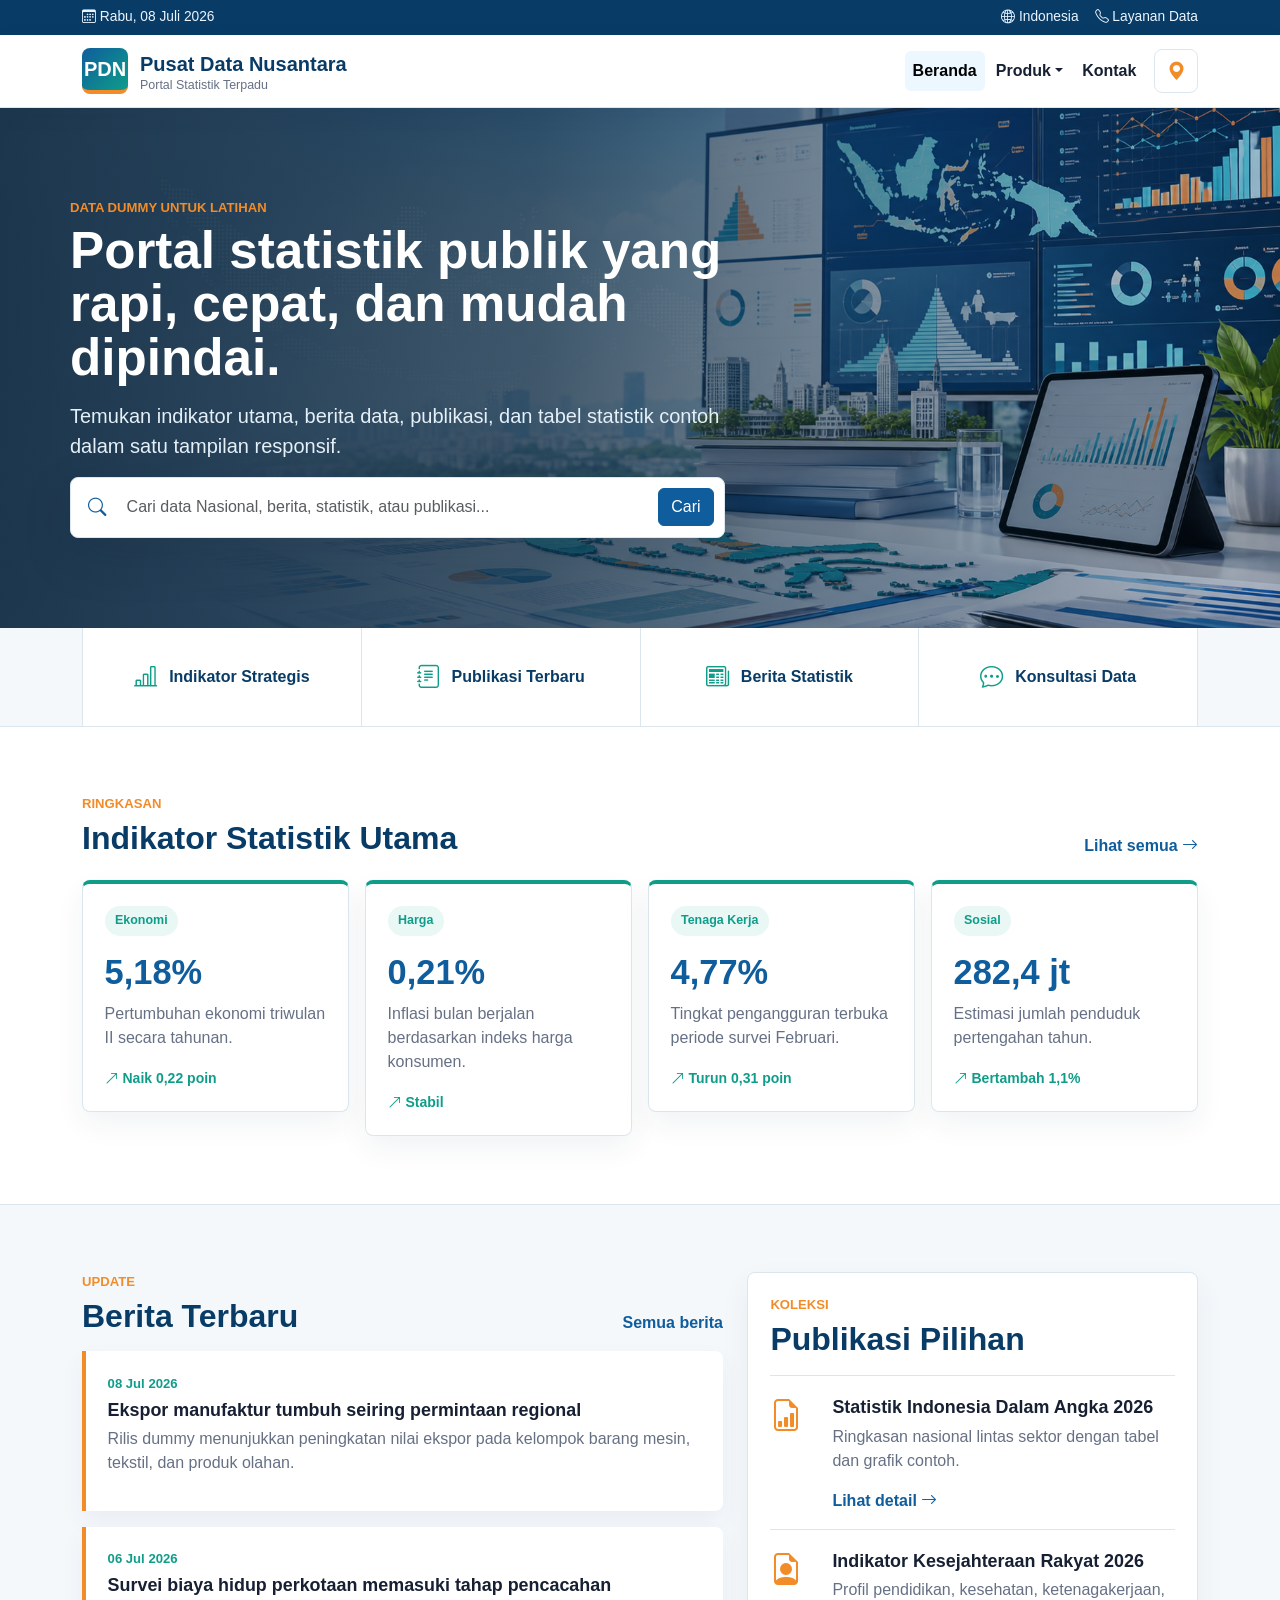
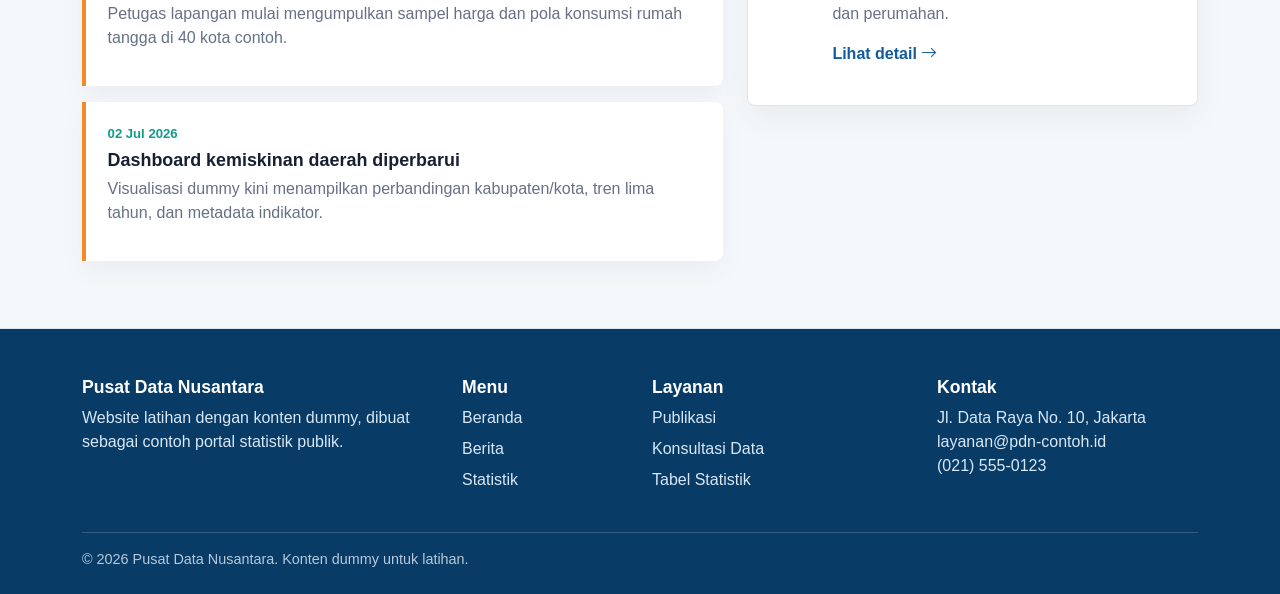
==== index.html @ ca68df90 "Add files via upload" ====
<!doctype html>
<html lang="id">
<head>
  <meta charset="utf-8">
  <meta name="viewport" content="width=device-width, initial-scale=1">
  <title>Pusat Data Nusantara - Beranda</title>
  <link href="https://cdn.jsdelivr.net/npm/bootstrap@5.3.3/dist/css/bootstrap.min.css" rel="stylesheet">
  <link href="https://cdn.jsdelivr.net/npm/bootstrap-icons@1.11.3/font/bootstrap-icons.css" rel="stylesheet">
  <link rel="stylesheet" href="assets/css/styles.css">
</head>
<body>
  <div class="topbar">
    <div class="container d-flex flex-wrap align-items-center justify-content-between gap-2">
      <span><i class="bi bi-calendar3"></i> Rabu, 08 Juli 2026</span>
      <div class="d-flex align-items-center gap-3">
        <a href="#"><i class="bi bi-globe2"></i> Indonesia</a>
        <a href="kontak.html"><i class="bi bi-telephone"></i> Layanan Data</a>
      </div>
    </div>
  </div>

  <nav class="navbar navbar-expand-lg sticky-top main-nav">
    <div class="container">
      <a class="navbar-brand" href="index.html" aria-label="Pusat Data Nusantara">
        <span class="brand-mark">PDN</span>
        <span>
          <strong>Pusat Data Nusantara</strong>
          <small>Portal Statistik Terpadu</small>
        </span>
      </a>
      <button class="navbar-toggler" type="button" data-bs-toggle="collapse" data-bs-target="#mainNav" aria-controls="mainNav" aria-expanded="false" aria-label="Buka menu">
        <span class="navbar-toggler-icon"></span>
      </button>
      <div class="collapse navbar-collapse" id="mainNav">
        <ul class="navbar-nav ms-auto align-items-lg-center">
          <li class="nav-item"><a class="nav-link active" href="index.html">Beranda</a></li>
          <li class="nav-item dropdown product-menu">
            <a class="nav-link dropdown-toggle" href="#" id="produkDropdown" role="button" data-bs-toggle="dropdown" aria-expanded="false">Produk</a>
            <ul class="dropdown-menu" aria-labelledby="produkDropdown">
              <li><a class="dropdown-item" href="berita.html">Berita</a></li>
              <li><a class="dropdown-item" href="statistik.html">Statistik</a></li>
              <li><a class="dropdown-item" href="publikasi.html">Publikasi</a></li>
            </ul>
          </li>
          <li class="nav-item"><a class="nav-link" href="kontak.html">Kontak</a></li>
        </ul>
      </div>
    </div>
  </nav>

  <main>
    <section class="hero-section">
      <img src="assets/img/hero-statistik.png" alt="Ilustrasi dashboard statistik dan peta data" class="hero-img">
      <div class="hero-overlay"></div>
      <div class="container hero-content">
        <div class="row">
          <div class="col-lg-7">
            <p class="section-kicker">Data Dummy Untuk Latihan</p>
            <h1>Portal statistik publik yang rapi, cepat, dan mudah dipindai.</h1>
            <p class="lead">Temukan indikator utama, berita data, publikasi, dan tabel statistik contoh dalam satu tampilan responsif.</p>
            <form class="search-panel site-search" role="search">
              <i class="bi bi-search"></i>
              <input type="search" class="form-control" placeholder="Cari inflasi, penduduk, publikasi, atau berita..." aria-label="Pencarian">
              <button class="btn btn-primary" type="submit">Cari</button>
            </form>
          </div>
        </div>
      </div>
    </section>

    <section class="quick-links">
      <div class="container">
        <div class="quick-grid">
          <a href="statistik.html"><i class="bi bi-bar-chart-line"></i><span>Indikator Strategis</span></a>
          <a href="publikasi.html"><i class="bi bi-journal-text"></i><span>Publikasi Terbaru</span></a>
          <a href="berita.html"><i class="bi bi-newspaper"></i><span>Berita Statistik</span></a>
          <a href="kontak.html"><i class="bi bi-chat-dots"></i><span>Konsultasi Data</span></a>
        </div>
      </div>
    </section>

    <section class="section-pad">
      <div class="container">
        <div class="section-heading">
          <div>
            <p class="section-kicker">Ringkasan</p>
            <h2>Indikator Statistik Utama</h2>
          </div>
          <a href="statistik.html" class="text-link">Lihat semua <i class="bi bi-arrow-right"></i></a>
        </div>
        <div class="row g-3">
          <div class="col-md-6 col-xl-3">
            <article class="indicator-card searchable-item" data-title="Pertumbuhan Ekonomi Triwulan II 5,18 persen">
              <span class="badge-soft">Ekonomi</span>
              <h3>5,18%</h3>
              <p>Pertumbuhan ekonomi triwulan II secara tahunan.</p>
              <small><i class="bi bi-arrow-up-right"></i> Naik 0,22 poin</small>
            </article>
          </div>
          <div class="col-md-6 col-xl-3">
            <article class="indicator-card searchable-item" data-title="Inflasi Bulanan 0,21 persen">
              <span class="badge-soft">Harga</span>
              <h3>0,21%</h3>
              <p>Inflasi bulan berjalan berdasarkan indeks harga konsumen.</p>
              <small><i class="bi bi-dash-lg"></i> Stabil</small>
            </article>
          </div>
          <div class="col-md-6 col-xl-3">
            <article class="indicator-card searchable-item" data-title="Tingkat Pengangguran Terbuka 4,77 persen">
              <span class="badge-soft">Tenaga Kerja</span>
              <h3>4,77%</h3>
              <p>Tingkat pengangguran terbuka periode survei Februari.</p>
              <small><i class="bi bi-arrow-down-right"></i> Turun 0,31 poin</small>
            </article>
          </div>
          <div class="col-md-6 col-xl-3">
            <article class="indicator-card searchable-item" data-title="Jumlah Penduduk 282,4 juta jiwa">
              <span class="badge-soft">Sosial</span>
              <h3>282,4 jt</h3>
              <p>Estimasi jumlah penduduk pertengahan tahun.</p>
              <small><i class="bi bi-arrow-up-right"></i> Bertambah 1,1%</small>
            </article>
          </div>
        </div>
      </div>
    </section>

    <section class="section-pad muted-band">
      <div class="container">
        <div class="row g-4">
          <div class="col-lg-7">
            <div class="section-heading compact">
              <div>
                <p class="section-kicker">Update</p>
                <h2>Berita Terbaru</h2>
              </div>
              <a href="berita.html" class="text-link">Semua berita</a>
            </div>
            <div class="news-list">
              <article class="news-item searchable-item" data-title="Ekspor manufaktur tumbuh seiring permintaan regional">
                <time>08 Jul 2026</time>
                <h3><a href="berita.html">Ekspor manufaktur tumbuh seiring permintaan regional</a></h3>
                <p>Rilis dummy menunjukkan peningkatan nilai ekspor pada kelompok barang mesin, tekstil, dan produk olahan.</p>
              </article>
              <article class="news-item searchable-item" data-title="Survei biaya hidup perkotaan memasuki tahap pencacahan">
                <time>06 Jul 2026</time>
                <h3><a href="berita.html">Survei biaya hidup perkotaan memasuki tahap pencacahan</a></h3>
                <p>Petugas lapangan mulai mengumpulkan sampel harga dan pola konsumsi rumah tangga di 40 kota contoh.</p>
              </article>
              <article class="news-item searchable-item" data-title="Dashboard kemiskinan daerah diperbarui">
                <time>02 Jul 2026</time>
                <h3><a href="berita.html">Dashboard kemiskinan daerah diperbarui</a></h3>
                <p>Visualisasi dummy kini menampilkan perbandingan kabupaten/kota, tren lima tahun, dan metadata indikator.</p>
              </article>
            </div>
          </div>
          <div class="col-lg-5">
            <div class="publication-panel">
              <div class="section-heading compact">
                <div>
                  <p class="section-kicker">Koleksi</p>
                  <h2>Publikasi Pilihan</h2>
                </div>
              </div>
              <article class="publication-feature searchable-item" data-title="Statistik Indonesia Dalam Angka 2026">
                <i class="bi bi-file-earmark-bar-graph"></i>
                <div>
                  <h3>Statistik Indonesia Dalam Angka 2026</h3>
                  <p>Kompilasi dummy indikator sosial, ekonomi, pertanian, industri, dan perdagangan.</p>
                  <a href="publikasi.html">Unduh contoh <i class="bi bi-download"></i></a>
                </div>
              </article>
              <article class="publication-feature searchable-item" data-title="Profil Perdagangan Antarwilayah 2026">
                <i class="bi bi-file-earmark-text"></i>
                <div>
                  <h3>Profil Perdagangan Antarwilayah 2026</h3>
                  <p>Ringkasan arus barang dan komoditas unggulan antarprovinsi.</p>
                  <a href="publikasi.html">Lihat detail <i class="bi bi-arrow-right"></i></a>
                </div>
              </article>
            </div>
          </div>
        </div>
      </div>
    </section>
  </main>

  <footer class="site-footer">
    <div class="container">
      <div class="row g-4">
        <div class="col-lg-4">
          <h2>Pusat Data Nusantara</h2>
          <p>Website latihan dengan konten dummy, dibuat sebagai contoh portal statistik publik.</p>
        </div>
        <div class="col-sm-6 col-lg-2">
          <h3>Menu</h3>
          <a href="index.html">Beranda</a>
          <a href="berita.html">Berita</a>
          <a href="statistik.html">Statistik</a>
        </div>
        <div class="col-sm-6 col-lg-3">
          <h3>Layanan</h3>
          <a href="publikasi.html">Publikasi</a>
          <a href="kontak.html">Konsultasi Data</a>
          <a href="statistik.html">Tabel Statistik</a>
        </div>
        <div class="col-lg-3">
          <h3>Kontak</h3>
          <p>Jl. Data Raya No. 10, Jakarta<br>layanan@pdn-contoh.id<br>(021) 555-0123</p>
        </div>
      </div>
      <div class="footer-bottom">© 2026 Pusat Data Nusantara. Konten dummy untuk latihan.</div>
    </div>
  </footer>

  <div class="search-toast" role="status" aria-live="polite"></div>
  <script src="https://cdn.jsdelivr.net/npm/bootstrap@5.3.3/dist/js/bootstrap.bundle.min.js"></script>
  <script src="assets/js/main.js"></script>
</body>
</html>
---- assets/css/styles.css ----
:root {
  --pdn-blue: #0f5d9c;
  --pdn-blue-dark: #083b66;
  --pdn-teal: #0f9d8a;
  --pdn-orange: #f28c28;
  --pdn-ink: #172033;
  --pdn-muted: #667085;
  --pdn-line: #dce6ef;
  --pdn-bg: #f5f8fb;
}

* {
  box-sizing: border-box;
}

body {
  color: var(--pdn-ink);
  font-family: Arial, Helvetica, sans-serif;
  background: #fff;
}

a {
  color: inherit;
  text-decoration: none;
}

.topbar {
  background: var(--pdn-blue-dark);
  color: #eaf5ff;
  font-size: 0.86rem;
  padding: 0.45rem 0;
}

.topbar a {
  color: #eaf5ff;
}

.main-nav {
  background: #fff;
  border-bottom: 1px solid var(--pdn-line);
  box-shadow: 0 6px 22px rgba(15, 45, 70, 0.06);
}

.navbar-brand {
  display: flex;
  align-items: center;
  gap: 0.75rem;
  color: var(--pdn-blue-dark);
}

.navbar-brand small {
  display: block;
  color: var(--pdn-muted);
  font-size: 0.78rem;
  line-height: 1.1;
}

.brand-mark {
  display: grid;
  place-items: center;
  width: 46px;
  height: 46px;
  border-radius: 8px;
  color: #fff;
  font-weight: 700;
  background: linear-gradient(135deg, var(--pdn-blue), var(--pdn-teal));
  border-bottom: 4px solid var(--pdn-orange);
}

.nav-link {
  color: var(--pdn-ink);
  font-weight: 600;
  border-radius: 6px;
  margin-left: 0.2rem;
}

.nav-link:hover,
.nav-link.active {
  color: var(--pdn-blue);
  background: #edf7ff;
}

.dropdown-menu {
  border: 1px solid var(--pdn-line);
  border-radius: 8px;
  box-shadow: 0 16px 38px rgba(15, 45, 70, 0.14);
  padding: 0.45rem;
}

.dropdown-item {
  border-radius: 6px;
  color: var(--pdn-ink);
  font-weight: 600;
  padding: 0.55rem 0.8rem;
}

.dropdown-item:hover,
.dropdown-item.active {
  background: #edf7ff;
  color: var(--pdn-blue);
}

.location-selector {
  display: flex;
  align-items: center;
  margin-left: 0.4rem;
  position: relative;
}

.location-trigger {
  display: inline-flex;
  align-items: center;
  justify-content: center;
  min-width: 44px;
  min-height: 40px;
  border: 1px solid var(--pdn-line);
  border-radius: 8px;
  background: #fff;
  color: var(--pdn-blue-dark);
  font-weight: 700;
  padding: 0.45rem 0.65rem;
}

.location-trigger::after {
  display: none;
}

.location-trigger i {
  color: var(--pdn-orange);
  font-size: 1.15rem;
}

.location-menu {
  width: min(320px, calc(100vw - 24px));
  max-height: min(420px, calc(100vh - 110px));
  overflow-y: auto;
  padding: 0.75rem;
  z-index: 1100;
}

.location-title {
  color: var(--pdn-blue-dark);
  font-size: 0.9rem;
  font-weight: 800;
  margin-bottom: 0.55rem;
}

.location-search-wrap {
  display: flex;
  align-items: center;
  gap: 0.5rem;
  padding: 0.45rem 0.55rem;
  margin-bottom: 0.45rem;
  border: 1px solid var(--pdn-line);
  border-radius: 8px;
  background: #fff;
}

.location-search-wrap i {
  color: var(--pdn-blue);
}

.location-search {
  border: 0;
  padding: 0;
}

.location-search:focus {
  box-shadow: none;
}

.location-options {
  display: grid;
  gap: 0.25rem;
}

.location-option {
  display: flex;
  align-items: center;
  min-height: 42px;
  white-space: normal;
  line-height: 1.25;
}

.location-option::before {
  content: "\F3E8";
  font-family: "bootstrap-icons";
  color: var(--pdn-orange);
  margin-right: 0.55rem;
}

.location-option.active::after {
  content: "\F26A";
  font-family: "bootstrap-icons";
  color: var(--pdn-teal);
  margin-left: auto;
}

.location-loading {
  position: fixed;
  inset: 0;
  z-index: 3000;
  display: grid;
  place-items: center;
  background: rgba(8, 59, 102, 0.26);
  opacity: 0;
  pointer-events: none;
  transition: opacity 0.18s ease;
}

.location-loading.show {
  opacity: 1;
  pointer-events: auto;
}

.location-loader {
  min-width: 220px;
  padding: 1.2rem 1.35rem;
  border-radius: 8px;
  background: #fff;
  color: var(--pdn-blue-dark);
  text-align: center;
  box-shadow: 0 20px 60px rgba(8, 59, 102, 0.26);
  transform: translateY(8px) scale(0.98);
  transition: transform 0.18s ease;
}

.location-loading.show .location-loader {
  transform: translateY(0) scale(1);
}

.location-loader span {
  display: inline-block;
  width: 34px;
  height: 34px;
  border: 4px solid #dce6ef;
  border-top-color: var(--pdn-orange);
  border-radius: 50%;
  animation: spin 0.75s linear infinite;
}

.location-loader p {
  margin: 0.65rem 0 0;
  font-weight: 800;
  font-size: 0.92rem;
}

@keyframes spin {
  to {
    transform: rotate(360deg);
  }
}

@media (min-width: 992px) {
  .product-menu:hover > .dropdown-menu {
    display: block;
    margin-top: 0;
  }

  .product-menu:hover > .nav-link {
    color: var(--pdn-blue);
    background: #edf7ff;
  }
}

.hero-section {
  position: relative;
  min-height: 520px;
  display: flex;
  align-items: center;
  overflow: hidden;
}

.hero-img,
.hero-overlay {
  position: absolute;
  inset: 0;
}

.hero-img {
  width: 100%;
  height: 100%;
  object-fit: cover;
}

.hero-overlay {
  background: linear-gradient(90deg, rgba(5, 32, 55, 0.88) 0%, rgba(5, 32, 55, 0.72) 42%, rgba(5, 32, 55, 0.18) 100%);
}

.hero-content {
  position: relative;
  z-index: 1;
  color: #fff;
  padding: 5rem 0;
}

.hero-content h1 {
  font-size: clamp(2.2rem, 4vw, 4.3rem);
  line-height: 1.05;
  font-weight: 800;
  margin-bottom: 1rem;
}

.hero-content .lead {
  color: #e5f0f8;
  max-width: 650px;
}

.section-kicker {
  color: var(--pdn-orange);
  font-weight: 800;
  text-transform: uppercase;
  letter-spacing: 0;
  margin-bottom: 0.35rem;
  font-size: 0.82rem;
}

.search-panel {
  display: flex;
  align-items: center;
  gap: 0.55rem;
  width: min(100%, 720px);
  padding: 0.65rem;
  background: #fff;
  border: 1px solid var(--pdn-line);
  border-radius: 8px;
  box-shadow: 0 18px 50px rgba(10, 30, 50, 0.16);
}

.search-panel i {
  color: var(--pdn-blue);
  font-size: 1.15rem;
  margin-left: 0.4rem;
}

.search-panel .form-control {
  border: 0;
  min-width: 0;
}

.search-panel .form-control:focus {
  box-shadow: none;
}

.btn-primary {
  background: var(--pdn-blue);
  border-color: var(--pdn-blue);
}

.btn-primary:hover {
  background: var(--pdn-blue-dark);
  border-color: var(--pdn-blue-dark);
}

.quick-links {
  background: var(--pdn-bg);
  border-bottom: 1px solid var(--pdn-line);
}

.quick-grid {
  display: grid;
  grid-template-columns: repeat(4, 1fr);
  gap: 1px;
  background: var(--pdn-line);
  border-left: 1px solid var(--pdn-line);
  border-right: 1px solid var(--pdn-line);
}

.quick-grid a {
  min-height: 98px;
  display: flex;
  align-items: center;
  justify-content: center;
  gap: 0.75rem;
  background: #fff;
  color: var(--pdn-blue-dark);
  font-weight: 700;
}

.quick-grid i {
  color: var(--pdn-teal);
  font-size: 1.45rem;
}

.section-pad {
  padding: 4.2rem 0;
}

.muted-band {
  background: var(--pdn-bg);
  border-top: 1px solid var(--pdn-line);
  border-bottom: 1px solid var(--pdn-line);
}

.section-heading {
  display: flex;
  align-items: end;
  justify-content: space-between;
  gap: 1rem;
  margin-bottom: 1.4rem;
}

.section-heading h2,
.page-header h1 {
  font-weight: 800;
  color: var(--pdn-blue-dark);
  margin: 0;
}

.section-heading.compact {
  margin-bottom: 1rem;
}

.text-link {
  color: var(--pdn-blue);
  font-weight: 700;
}

.indicator-card,
.content-card,
.publication-card,
.publication-panel,
.contact-info,
.contact-form,
.table-shell {
  background: #fff;
  border: 1px solid var(--pdn-line);
  border-radius: 8px;
  box-shadow: 0 12px 30px rgba(15, 45, 70, 0.06);
}

.indicator-card {
  min-height: 226px;
  padding: 1.35rem;
  border-top: 4px solid var(--pdn-teal);
}

.indicator-card h3 {
  font-size: 2.15rem;
  color: var(--pdn-blue);
  font-weight: 800;
  margin: 1rem 0 0.55rem;
}

.indicator-card p,
.news-item p,
.content-card p,
.publication-card p,
.publication-feature p,
.contact-info p {
  color: var(--pdn-muted);
}

.indicator-card small {
  color: var(--pdn-teal);
  font-weight: 700;
}

.badge-soft {
  display: inline-block;
  padding: 0.35rem 0.65rem;
  border-radius: 999px;
  background: #e9f7f5;
  color: var(--pdn-teal);
  font-size: 0.78rem;
  font-weight: 800;
}

.news-list {
  display: grid;
  gap: 1rem;
}

.news-item {
  background: #fff;
  border-left: 4px solid var(--pdn-orange);
  padding: 1.2rem 1.35rem;
  border-radius: 0 8px 8px 0;
  box-shadow: 0 10px 24px rgba(15, 45, 70, 0.05);
}

.news-item time,
.content-card time {
  color: var(--pdn-teal);
  font-weight: 800;
  font-size: 0.82rem;
}

.news-item h3,
.publication-feature h3 {
  font-size: 1.12rem;
  margin: 0.35rem 0;
  font-weight: 800;
}

.publication-panel {
  padding: 1.4rem;
}

.publication-feature {
  display: grid;
  grid-template-columns: 46px 1fr;
  gap: 1rem;
  padding: 1rem 0;
  border-top: 1px solid var(--pdn-line);
}

.publication-feature > i,
.publication-card > i {
  color: var(--pdn-orange);
  font-size: 2rem;
}

.publication-feature a,
.content-card a {
  color: var(--pdn-blue);
  font-weight: 700;
}

.page-header {
  padding: 4rem 0;
  background: linear-gradient(135deg, #eaf5ff, #f7fbff 60%, #fff4e8);
  border-bottom: 1px solid var(--pdn-line);
}

.page-header .lead {
  color: var(--pdn-muted);
  max-width: 760px;
}

.page-header .search-panel {
  margin-top: 1.4rem;
  box-shadow: none;
}

.content-card,
.publication-card {
  min-height: 260px;
  padding: 1.4rem;
}

.content-card h2,
.publication-card h2 {
  font-size: 1.25rem;
  line-height: 1.3;
  font-weight: 800;
  margin: 0.55rem 0;
}

.publication-card {
  display: flex;
  flex-direction: column;
  align-items: flex-start;
}

.publication-card span {
  margin-top: 0.8rem;
  color: var(--pdn-teal);
  font-weight: 800;
  font-size: 0.8rem;
}

.publication-card .btn {
  margin-top: auto;
}

.table-shell {
  padding: 0.75rem;
}

.statistics-table {
  margin: 0;
}

.statistics-table th {
  color: #fff;
  background: var(--pdn-blue-dark);
  white-space: nowrap;
}

.statistics-table td {
  color: var(--pdn-ink);
}

.contact-info,
.contact-form {
  padding: 1.5rem;
}

.contact-info h2 {
  font-size: 1.5rem;
  font-weight: 800;
  margin-bottom: 1rem;
}

.contact-info i {
  color: var(--pdn-teal);
  margin-right: 0.45rem;
}

.site-footer {
  background: var(--pdn-blue-dark);
  color: #d9e8f6;
  padding: 3rem 0 1.5rem;
}

.site-footer h2,
.site-footer h3 {
  color: #fff;
  font-weight: 800;
  font-size: 1.1rem;
}

.site-footer a {
  display: block;
  color: #d9e8f6;
  margin-bottom: 0.45rem;
}

.footer-bottom {
  border-top: 1px solid rgba(255, 255, 255, 0.18);
  margin-top: 2rem;
  padding-top: 1rem;
  color: #b7c9d8;
  font-size: 0.9rem;
}

.search-toast {
  position: fixed;
  left: 50%;
  bottom: 22px;
  transform: translateX(-50%) translateY(20px);
  z-index: 2000;
  max-width: calc(100vw - 32px);
  padding: 0.75rem 1rem;
  border-radius: 8px;
  background: var(--pdn-blue-dark);
  color: #fff;
  opacity: 0;
  pointer-events: none;
  transition: 0.2s ease;
  box-shadow: 0 16px 35px rgba(0, 0, 0, 0.22);
}

.search-toast.show {
  opacity: 1;
  transform: translateX(-50%) translateY(0);
}

.is-hidden-by-search {
  display: none !important;
}

@media (max-width: 991.98px) {
  .hero-section {
    min-height: 560px;
  }

  .location-selector {
    margin: 0.35rem 0 0;
  }

  .location-trigger {
    width: 44px;
    justify-content: center;
  }

  .location-menu {
    left: 0 !important;
    right: auto !important;
    width: min(100%, calc(100vw - 32px));
    min-width: 260px;
    max-height: 360px;
  }

  .quick-grid {
    grid-template-columns: repeat(2, 1fr);
  }

  .section-heading {
    align-items: flex-start;
    flex-direction: column;
  }
}

@media (max-width: 575.98px) {
  .hero-content {
    padding: 4rem 0;
  }

  .search-panel {
    align-items: stretch;
    flex-wrap: wrap;
  }

  .search-panel i {
    display: none;
  }

  .search-panel .form-control,
  .search-panel .btn {
    width: 100%;
  }

  .quick-grid {
    grid-template-columns: 1fr;
  }

  .section-pad,
  .page-header {
    padding: 3rem 0;
  }
}
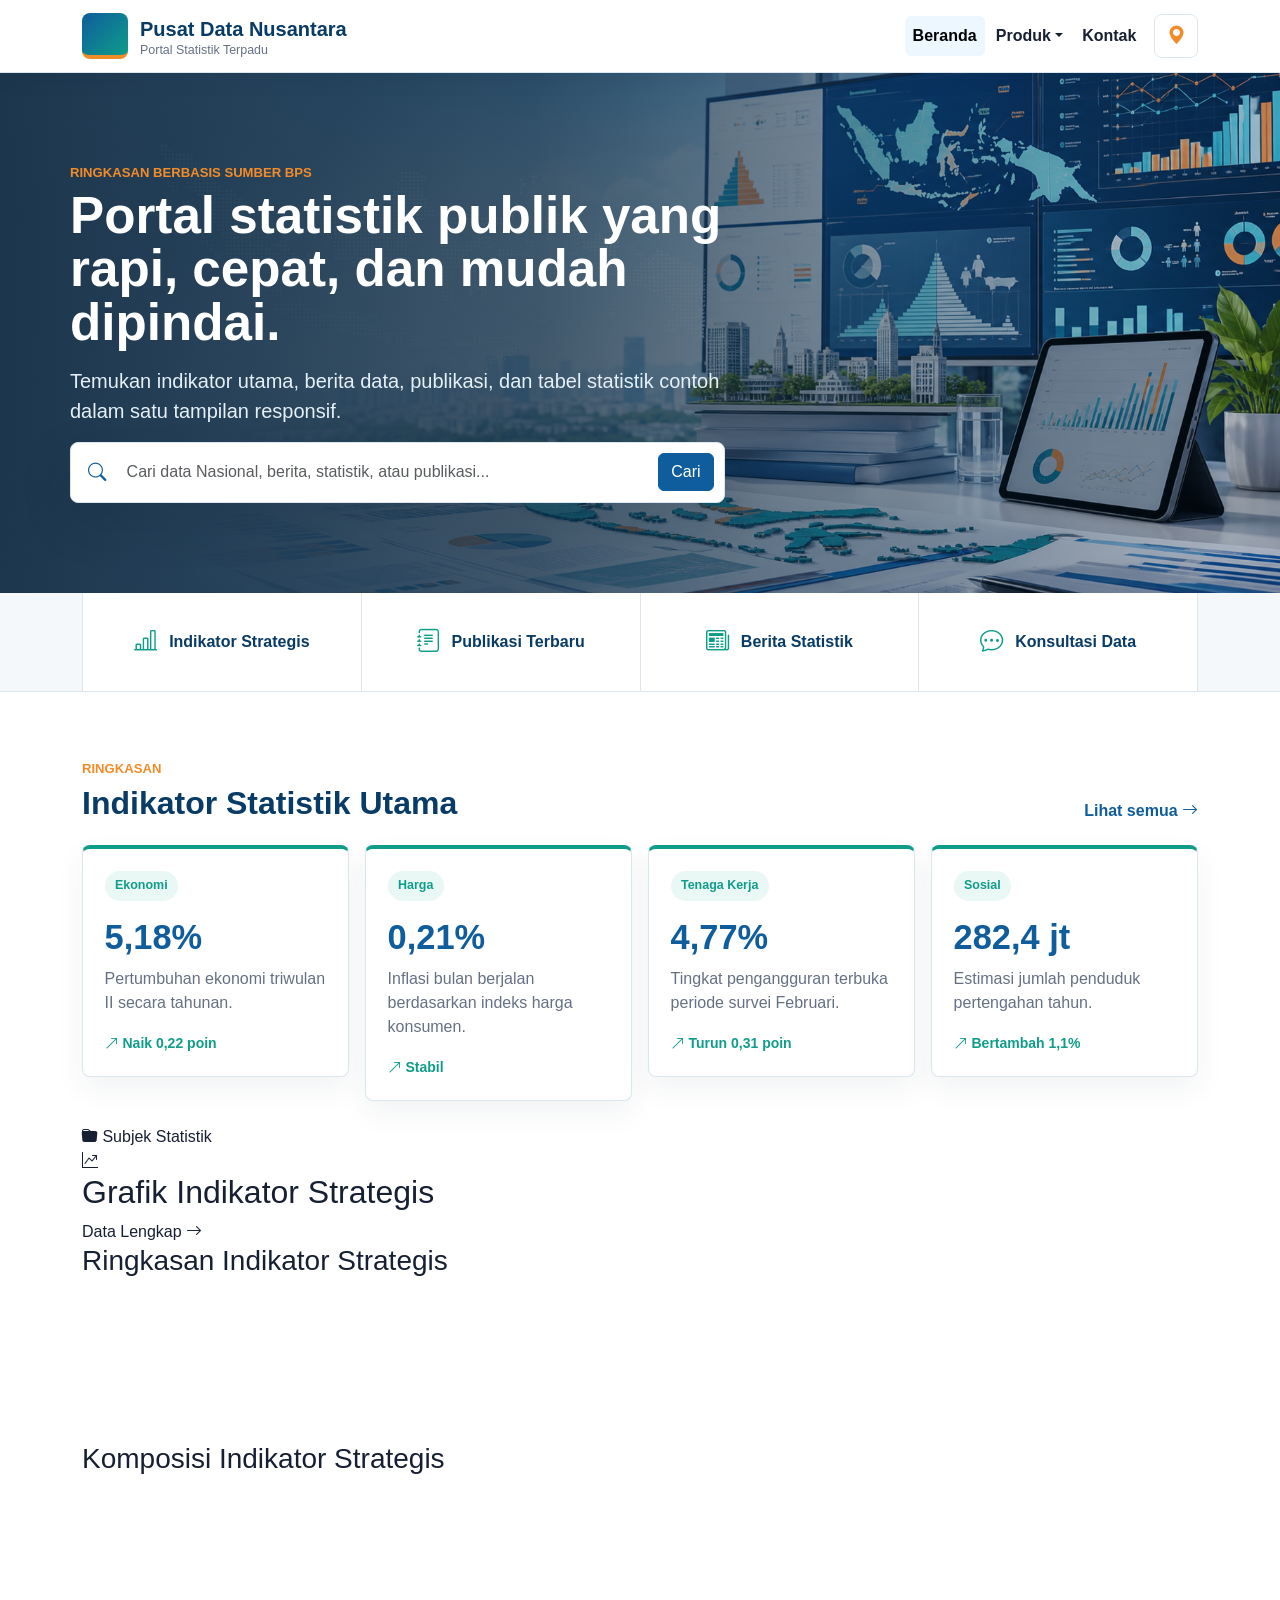
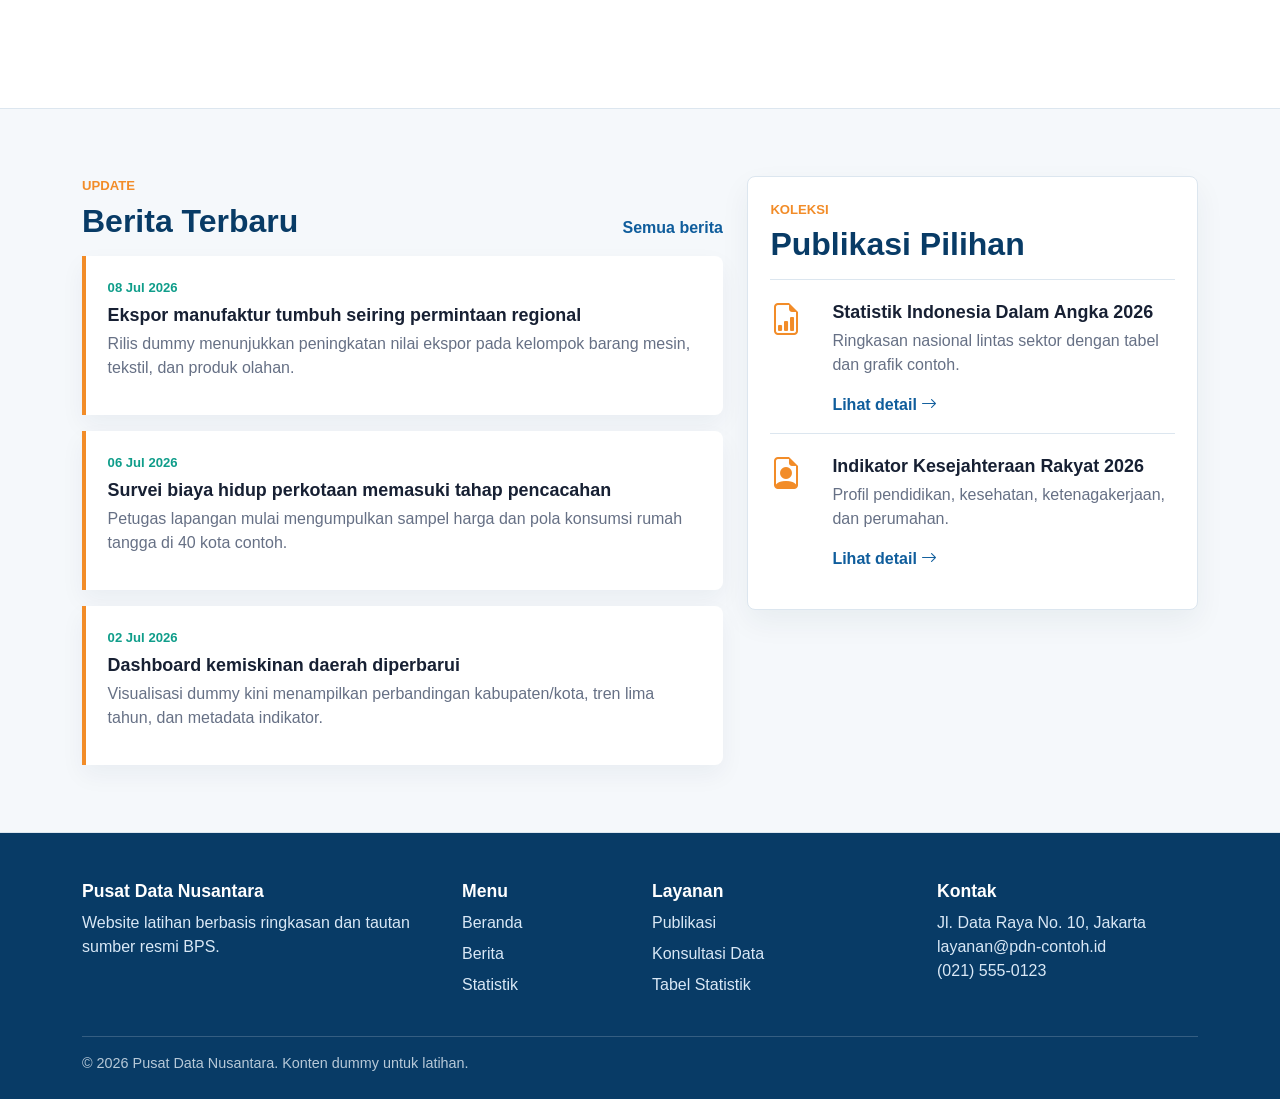
==== commit ec626b03: "Revise content in index.html for accuracy Updated various text elements to reflect accurate informat" ====
--- a/index.html
+++ b/index.html
@@ -9,20 +9,13 @@
   <link rel="stylesheet" href="assets/css/styles.css">
 </head>
 <body>
-  <div class="topbar">
-    <div class="container d-flex flex-wrap align-items-center justify-content-between gap-2">
-      <span><i class="bi bi-calendar3"></i> Rabu, 08 Juli 2026</span>
-      <div class="d-flex align-items-center gap-3">
-        <a href="#"><i class="bi bi-globe2"></i> Indonesia</a>
-        <a href="kontak.html"><i class="bi bi-telephone"></i> Layanan Data</a>
-      </div>
-    </div>
-  </div>
-
   <nav class="navbar navbar-expand-lg sticky-top main-nav">
     <div class="container">
       <a class="navbar-brand" href="index.html" aria-label="Pusat Data Nusantara">
-        <span class="brand-mark">PDN</span>
+        <span class="brand-mark" aria-hidden="true">
+          <span class="brand-bars"><span></span><span></span><span></span></span>
+          <span class="brand-line"></span>
+        </span>
         <span>
           <strong>Pusat Data Nusantara</strong>
           <small>Portal Statistik Terpadu</small>
@@ -55,7 +48,7 @@
       <div class="container hero-content">
         <div class="row">
           <div class="col-lg-7">
-            <p class="section-kicker">Data Dummy Untuk Latihan</p>
+            <p class="section-kicker">Ringkasan Berbasis Sumber BPS</p>
             <h1>Portal statistik publik yang rapi, cepat, dan mudah dipindai.</h1>
             <p class="lead">Temukan indikator utama, berita data, publikasi, dan tabel statistik contoh dalam satu tampilan responsif.</p>
             <form class="search-panel site-search" role="search">
@@ -121,6 +114,32 @@
               <small><i class="bi bi-arrow-up-right"></i> Bertambah 1,1%</small>
             </article>
           </div>
+        </div>
+        <div class="strategic-dashboard mt-4">
+          <aside class="subject-panel">
+            <div class="subject-title"><i class="bi bi-folder-fill"></i> Subjek Statistik</div>
+            <div class="subject-list"></div>
+          </aside>
+          <section class="strategic-main">
+            <div class="strategic-heading">
+              <div>
+                <span class="heading-mark"></span>
+                <i class="bi bi-graph-up-arrow"></i>
+                <h2>Grafik Indikator Strategis</h2>
+              </div>
+              <a href="statistik.html">Data Lengkap <i class="bi bi-arrow-right"></i></a>
+            </div>
+            <div class="strategic-charts">
+              <article class="chart-card">
+                <h3 id="lineChartTitle">Ringkasan Indikator Strategis</h3>
+                <canvas id="strategicLineChart" data-chart="strategic-line" aria-label="Grafik garis indikator strategis" role="img"></canvas>
+              </article>
+              <article class="chart-card">
+                <h3 id="barChartTitle">Komposisi Indikator Strategis</h3>
+                <canvas id="strategicBarChart" data-chart="strategic-bar" aria-label="Grafik batang indikator strategis" role="img"></canvas>
+              </article>
+            </div>
+          </section>
         </div>
       </div>
     </section>
@@ -140,7 +159,7 @@
               <article class="news-item searchable-item" data-title="Ekspor manufaktur tumbuh seiring permintaan regional">
                 <time>08 Jul 2026</time>
                 <h3><a href="berita.html">Ekspor manufaktur tumbuh seiring permintaan regional</a></h3>
-                <p>Rilis dummy menunjukkan peningkatan nilai ekspor pada kelompok barang mesin, tekstil, dan produk olahan.</p>
+                <p>Memuat ringkasan berita dan tautan sumber resmi BPS.</p>
               </article>
               <article class="news-item searchable-item" data-title="Survei biaya hidup perkotaan memasuki tahap pencacahan">
                 <time>06 Jul 2026</time>
@@ -150,7 +169,7 @@
               <article class="news-item searchable-item" data-title="Dashboard kemiskinan daerah diperbarui">
                 <time>02 Jul 2026</time>
                 <h3><a href="berita.html">Dashboard kemiskinan daerah diperbarui</a></h3>
-                <p>Visualisasi dummy kini menampilkan perbandingan kabupaten/kota, tren lima tahun, dan metadata indikator.</p>
+                <p>Memuat ringkasan metadata dan publikasi resmi BPS.</p>
               </article>
             </div>
           </div>
@@ -166,7 +185,7 @@
                 <i class="bi bi-file-earmark-bar-graph"></i>
                 <div>
                   <h3>Statistik Indonesia Dalam Angka 2026</h3>
-                  <p>Kompilasi dummy indikator sosial, ekonomi, pertanian, industri, dan perdagangan.</p>
+                  <p>Memuat ringkasan publikasi resmi dan tautan sumber BPS.</p>
                   <a href="publikasi.html">Unduh contoh <i class="bi bi-download"></i></a>
                 </div>
               </article>
@@ -190,7 +209,7 @@
       <div class="row g-4">
         <div class="col-lg-4">
           <h2>Pusat Data Nusantara</h2>
-          <p>Website latihan dengan konten dummy, dibuat sebagai contoh portal statistik publik.</p>
+          <p>Website latihan berbasis ringkasan dan tautan sumber resmi BPS.</p>
         </div>
         <div class="col-sm-6 col-lg-2">
           <h3>Menu</h3>
@@ -209,7 +228,7 @@
           <p>Jl. Data Raya No. 10, Jakarta<br>layanan@pdn-contoh.id<br>(021) 555-0123</p>
         </div>
       </div>
-      <div class="footer-bottom">© 2026 Pusat Data Nusantara. Konten dummy untuk latihan.</div>
+      <div class="footer-bottom">© 2026 Pusat Data Nusantara. Ringkasan memakai sumber resmi BPS.</div>
     </div>
   </footer>
 
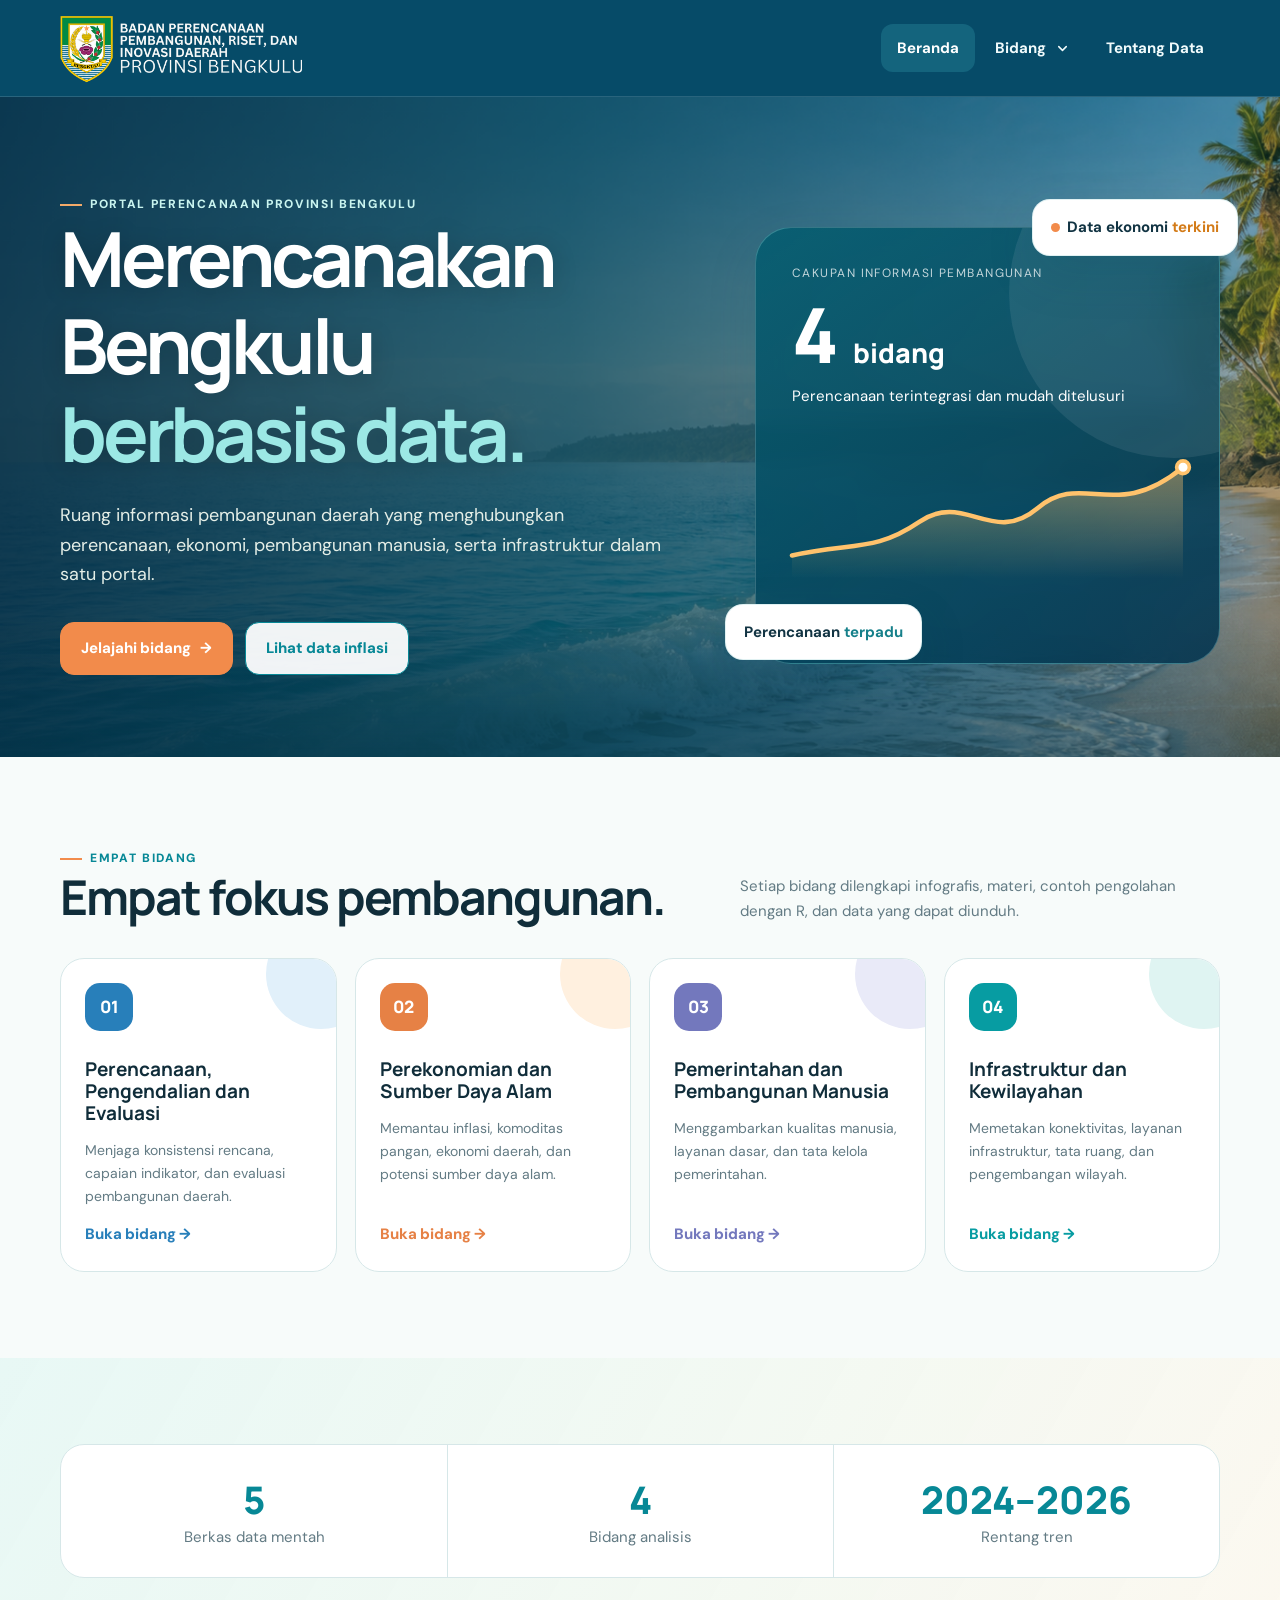
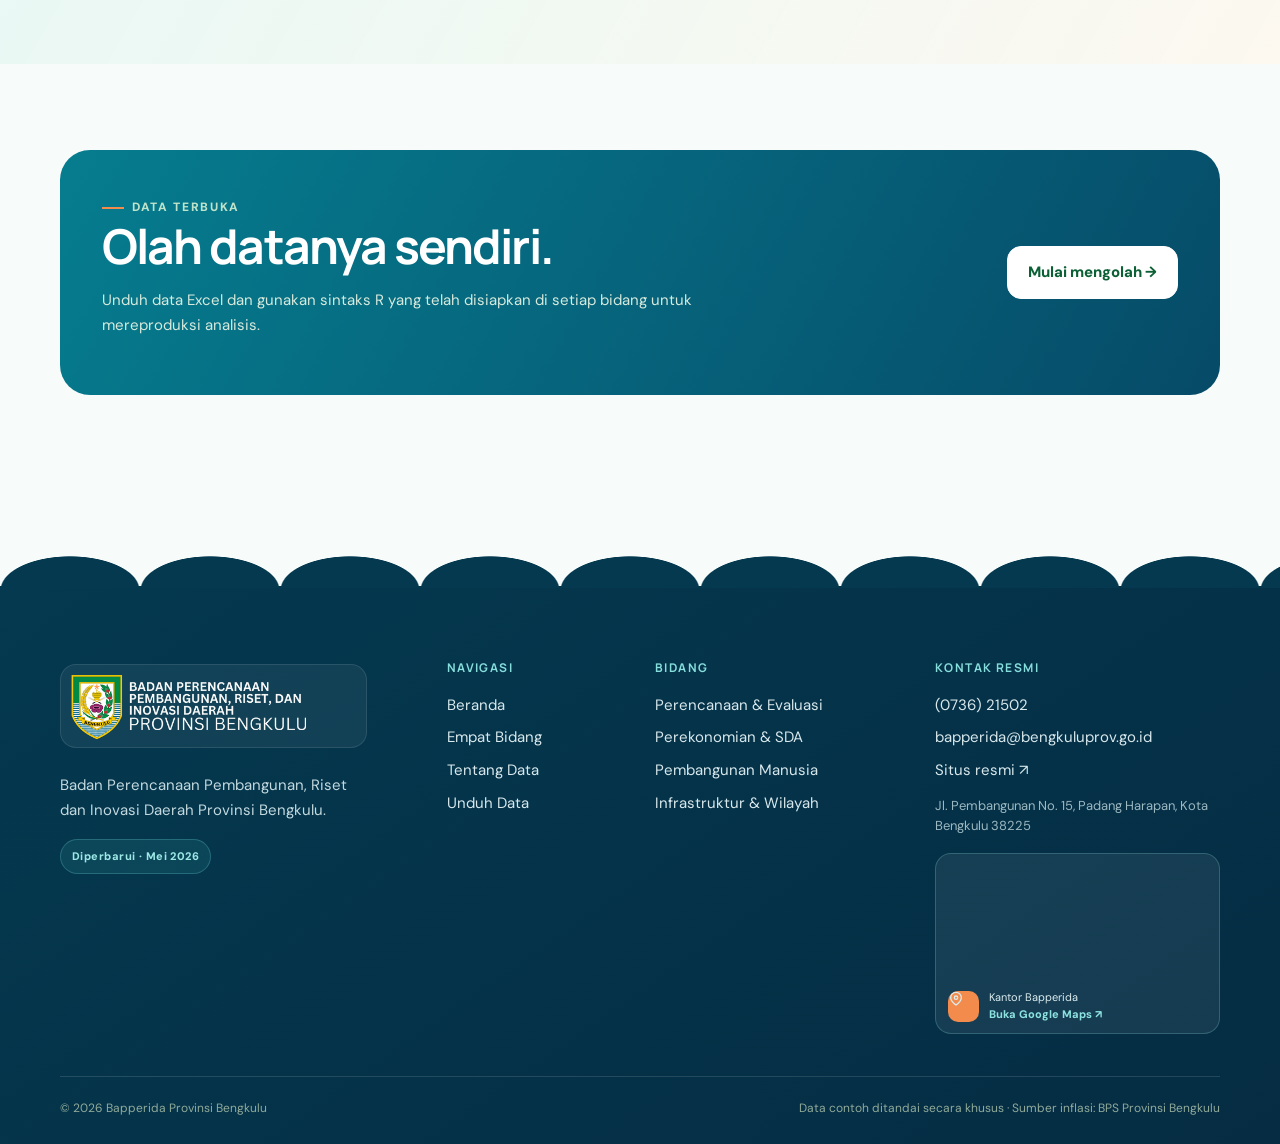
==== commit 58e07d47: "Add files via upload" ====
--- a/index.html
+++ b/index.html
@@ -1,239 +1,7 @@
-<!doctype html>
-<html lang="id">
-<head>
-  <meta charset="utf-8">
-  <meta name="viewport" content="width=device-width, initial-scale=1">
-  <title>Pusat Data Nusantara - Beranda</title>
-  <link href="https://cdn.jsdelivr.net/npm/bootstrap@5.3.3/dist/css/bootstrap.min.css" rel="stylesheet">
-  <link href="https://cdn.jsdelivr.net/npm/bootstrap-icons@1.11.3/font/bootstrap-icons.css" rel="stylesheet">
-  <link rel="stylesheet" href="assets/css/styles.css">
-</head>
-<body>
-  <nav class="navbar navbar-expand-lg sticky-top main-nav">
-    <div class="container">
-      <a class="navbar-brand" href="index.html" aria-label="Pusat Data Nusantara">
-        <span class="brand-mark" aria-hidden="true">
-          <span class="brand-bars"><span></span><span></span><span></span></span>
-          <span class="brand-line"></span>
-        </span>
-        <span>
-          <strong>Pusat Data Nusantara</strong>
-          <small>Portal Statistik Terpadu</small>
-        </span>
-      </a>
-      <button class="navbar-toggler" type="button" data-bs-toggle="collapse" data-bs-target="#mainNav" aria-controls="mainNav" aria-expanded="false" aria-label="Buka menu">
-        <span class="navbar-toggler-icon"></span>
-      </button>
-      <div class="collapse navbar-collapse" id="mainNav">
-        <ul class="navbar-nav ms-auto align-items-lg-center">
-          <li class="nav-item"><a class="nav-link active" href="index.html">Beranda</a></li>
-          <li class="nav-item dropdown product-menu">
-            <a class="nav-link dropdown-toggle" href="#" id="produkDropdown" role="button" data-bs-toggle="dropdown" aria-expanded="false">Produk</a>
-            <ul class="dropdown-menu" aria-labelledby="produkDropdown">
-              <li><a class="dropdown-item" href="berita.html">Berita</a></li>
-              <li><a class="dropdown-item" href="statistik.html">Statistik</a></li>
-              <li><a class="dropdown-item" href="publikasi.html">Publikasi</a></li>
-            </ul>
-          </li>
-          <li class="nav-item"><a class="nav-link" href="kontak.html">Kontak</a></li>
-        </ul>
-      </div>
-    </div>
-  </nav>
-
-  <main>
-    <section class="hero-section">
-      <img src="assets/img/hero-statistik.png" alt="Ilustrasi dashboard statistik dan peta data" class="hero-img">
-      <div class="hero-overlay"></div>
-      <div class="container hero-content">
-        <div class="row">
-          <div class="col-lg-7">
-            <p class="section-kicker">Ringkasan Berbasis Sumber BPS</p>
-            <h1>Portal statistik publik yang rapi, cepat, dan mudah dipindai.</h1>
-            <p class="lead">Temukan indikator utama, berita data, publikasi, dan tabel statistik contoh dalam satu tampilan responsif.</p>
-            <form class="search-panel site-search" role="search">
-              <i class="bi bi-search"></i>
-              <input type="search" class="form-control" placeholder="Cari inflasi, penduduk, publikasi, atau berita..." aria-label="Pencarian">
-              <button class="btn btn-primary" type="submit">Cari</button>
-            </form>
-          </div>
-        </div>
-      </div>
-    </section>
-
-    <section class="quick-links">
-      <div class="container">
-        <div class="quick-grid">
-          <a href="statistik.html"><i class="bi bi-bar-chart-line"></i><span>Indikator Strategis</span></a>
-          <a href="publikasi.html"><i class="bi bi-journal-text"></i><span>Publikasi Terbaru</span></a>
-          <a href="berita.html"><i class="bi bi-newspaper"></i><span>Berita Statistik</span></a>
-          <a href="kontak.html"><i class="bi bi-chat-dots"></i><span>Konsultasi Data</span></a>
-        </div>
-      </div>
-    </section>
-
-    <section class="section-pad">
-      <div class="container">
-        <div class="section-heading">
-          <div>
-            <p class="section-kicker">Ringkasan</p>
-            <h2>Indikator Statistik Utama</h2>
-          </div>
-          <a href="statistik.html" class="text-link">Lihat semua <i class="bi bi-arrow-right"></i></a>
-        </div>
-        <div class="row g-3">
-          <div class="col-md-6 col-xl-3">
-            <article class="indicator-card searchable-item" data-title="Pertumbuhan Ekonomi Triwulan II 5,18 persen">
-              <span class="badge-soft">Ekonomi</span>
-              <h3>5,18%</h3>
-              <p>Pertumbuhan ekonomi triwulan II secara tahunan.</p>
-              <small><i class="bi bi-arrow-up-right"></i> Naik 0,22 poin</small>
-            </article>
-          </div>
-          <div class="col-md-6 col-xl-3">
-            <article class="indicator-card searchable-item" data-title="Inflasi Bulanan 0,21 persen">
-              <span class="badge-soft">Harga</span>
-              <h3>0,21%</h3>
-              <p>Inflasi bulan berjalan berdasarkan indeks harga konsumen.</p>
-              <small><i class="bi bi-dash-lg"></i> Stabil</small>
-            </article>
-          </div>
-          <div class="col-md-6 col-xl-3">
-            <article class="indicator-card searchable-item" data-title="Tingkat Pengangguran Terbuka 4,77 persen">
-              <span class="badge-soft">Tenaga Kerja</span>
-              <h3>4,77%</h3>
-              <p>Tingkat pengangguran terbuka periode survei Februari.</p>
-              <small><i class="bi bi-arrow-down-right"></i> Turun 0,31 poin</small>
-            </article>
-          </div>
-          <div class="col-md-6 col-xl-3">
-            <article class="indicator-card searchable-item" data-title="Jumlah Penduduk 282,4 juta jiwa">
-              <span class="badge-soft">Sosial</span>
-              <h3>282,4 jt</h3>
-              <p>Estimasi jumlah penduduk pertengahan tahun.</p>
-              <small><i class="bi bi-arrow-up-right"></i> Bertambah 1,1%</small>
-            </article>
-          </div>
-        </div>
-        <div class="strategic-dashboard mt-4">
-          <aside class="subject-panel">
-            <div class="subject-title"><i class="bi bi-folder-fill"></i> Subjek Statistik</div>
-            <div class="subject-list"></div>
-          </aside>
-          <section class="strategic-main">
-            <div class="strategic-heading">
-              <div>
-                <span class="heading-mark"></span>
-                <i class="bi bi-graph-up-arrow"></i>
-                <h2>Grafik Indikator Strategis</h2>
-              </div>
-              <a href="statistik.html">Data Lengkap <i class="bi bi-arrow-right"></i></a>
-            </div>
-            <div class="strategic-charts">
-              <article class="chart-card">
-                <h3 id="lineChartTitle">Ringkasan Indikator Strategis</h3>
-                <canvas id="strategicLineChart" data-chart="strategic-line" aria-label="Grafik garis indikator strategis" role="img"></canvas>
-              </article>
-              <article class="chart-card">
-                <h3 id="barChartTitle">Komposisi Indikator Strategis</h3>
-                <canvas id="strategicBarChart" data-chart="strategic-bar" aria-label="Grafik batang indikator strategis" role="img"></canvas>
-              </article>
-            </div>
-          </section>
-        </div>
-      </div>
-    </section>
-
-    <section class="section-pad muted-band">
-      <div class="container">
-        <div class="row g-4">
-          <div class="col-lg-7">
-            <div class="section-heading compact">
-              <div>
-                <p class="section-kicker">Update</p>
-                <h2>Berita Terbaru</h2>
-              </div>
-              <a href="berita.html" class="text-link">Semua berita</a>
-            </div>
-            <div class="news-list">
-              <article class="news-item searchable-item" data-title="Ekspor manufaktur tumbuh seiring permintaan regional">
-                <time>08 Jul 2026</time>
-                <h3><a href="berita.html">Ekspor manufaktur tumbuh seiring permintaan regional</a></h3>
-                <p>Memuat ringkasan berita dan tautan sumber resmi BPS.</p>
-              </article>
-              <article class="news-item searchable-item" data-title="Survei biaya hidup perkotaan memasuki tahap pencacahan">
-                <time>06 Jul 2026</time>
-                <h3><a href="berita.html">Survei biaya hidup perkotaan memasuki tahap pencacahan</a></h3>
-                <p>Petugas lapangan mulai mengumpulkan sampel harga dan pola konsumsi rumah tangga di 40 kota contoh.</p>
-              </article>
-              <article class="news-item searchable-item" data-title="Dashboard kemiskinan daerah diperbarui">
-                <time>02 Jul 2026</time>
-                <h3><a href="berita.html">Dashboard kemiskinan daerah diperbarui</a></h3>
-                <p>Memuat ringkasan metadata dan publikasi resmi BPS.</p>
-              </article>
-            </div>
-          </div>
-          <div class="col-lg-5">
-            <div class="publication-panel">
-              <div class="section-heading compact">
-                <div>
-                  <p class="section-kicker">Koleksi</p>
-                  <h2>Publikasi Pilihan</h2>
-                </div>
-              </div>
-              <article class="publication-feature searchable-item" data-title="Statistik Indonesia Dalam Angka 2026">
-                <i class="bi bi-file-earmark-bar-graph"></i>
-                <div>
-                  <h3>Statistik Indonesia Dalam Angka 2026</h3>
-                  <p>Memuat ringkasan publikasi resmi dan tautan sumber BPS.</p>
-                  <a href="publikasi.html">Unduh contoh <i class="bi bi-download"></i></a>
-                </div>
-              </article>
-              <article class="publication-feature searchable-item" data-title="Profil Perdagangan Antarwilayah 2026">
-                <i class="bi bi-file-earmark-text"></i>
-                <div>
-                  <h3>Profil Perdagangan Antarwilayah 2026</h3>
-                  <p>Ringkasan arus barang dan komoditas unggulan antarprovinsi.</p>
-                  <a href="publikasi.html">Lihat detail <i class="bi bi-arrow-right"></i></a>
-                </div>
-              </article>
-            </div>
-          </div>
-        </div>
-      </div>
-    </section>
-  </main>
-
-  <footer class="site-footer">
-    <div class="container">
-      <div class="row g-4">
-        <div class="col-lg-4">
-          <h2>Pusat Data Nusantara</h2>
-          <p>Website latihan berbasis ringkasan dan tautan sumber resmi BPS.</p>
-        </div>
-        <div class="col-sm-6 col-lg-2">
-          <h3>Menu</h3>
-          <a href="index.html">Beranda</a>
-          <a href="berita.html">Berita</a>
-          <a href="statistik.html">Statistik</a>
-        </div>
-        <div class="col-sm-6 col-lg-3">
-          <h3>Layanan</h3>
-          <a href="publikasi.html">Publikasi</a>
-          <a href="kontak.html">Konsultasi Data</a>
-          <a href="statistik.html">Tabel Statistik</a>
-        </div>
-        <div class="col-lg-3">
-          <h3>Kontak</h3>
-          <p>Jl. Data Raya No. 10, Jakarta<br>layanan@pdn-contoh.id<br>(021) 555-0123</p>
-        </div>
-      </div>
-      <div class="footer-bottom">© 2026 Pusat Data Nusantara. Ringkasan memakai sumber resmi BPS.</div>
-    </div>
-  </footer>
-
-  <div class="search-toast" role="status" aria-live="polite"></div>
-  <script src="https://cdn.jsdelivr.net/npm/bootstrap@5.3.3/dist/js/bootstrap.bundle.min.js"></script>
-  <script src="assets/js/main.js"></script>
-</body>
-</html>
+<!doctype html><html lang="id"><head><meta charset="utf-8"><meta name="viewport" content="width=device-width,initial-scale=1"><meta name="description" content="Portal statistik Bapperida Provinsi Bengkulu"><title>Beranda | Statistik Bapperida Bengkulu</title><link rel="stylesheet" href="assets/style.css"></head><body>
+<header class="site-header"><div class="container nav-wrap"><a class="brand" href="index.html"><img src="assets/logo-bapperida.png" alt="Bapperida Provinsi Bengkulu"></a><button class="menu-btn" aria-label="Buka navigasi" aria-expanded="false">☰</button><nav class="nav" aria-label="Navigasi utama"><a href="index.html">Beranda</a><div class="dropdown"><button class="drop-btn">Bidang</button><div class="dropdown-menu"><a href="bidang-1.html"><span class="drop-num">01</span><span><b>Perencanaan, Pengendalian & Evaluasi</b><br><small>Pembangunan daerah</small></span></a><a href="bidang-2.html"><span class="drop-num">02</span><span><b>Perekonomian & SDA</b><br><small>Inflasi dan potensi ekonomi</small></span></a><a href="bidang-3.html"><span class="drop-num">03</span><span><b>Pemerintahan & Pembangunan Manusia</b><br><small>Sosial dan tata kelola</small></span></a><a href="bidang-4.html"><span class="drop-num">04</span><span><b>Infrastruktur & Kewilayahan</b><br><small>Konektivitas dan wilayah</small></span></a></div></div><a href="#tentang">Tentang Data</a></nav></div></header>
+<main><section class="hero"><div class="container hero-grid"><div><span class="eyebrow">Portal Perencanaan Provinsi Bengkulu</span><h1>Merencanakan Bengkulu<br><span>berbasis data.</span></h1><p class="lead">Ruang informasi pembangunan daerah yang menghubungkan perencanaan, ekonomi, pembangunan manusia, serta infrastruktur dalam satu portal.</p><div class="actions"><a class="btn btn-primary" href="#bidang">Jelajahi bidang <span>→</span></a><a class="btn btn-light" href="bidang-2.html">Lihat data inflasi</a></div></div><div class="hero-art" aria-label="Ringkasan portal pembangunan"><div class="visual-card"><div class="mini-label">Cakupan informasi pembangunan</div><div class="big-number">4<small style="margin-left:12px">bidang</small></div><div>Perencanaan terintegrasi dan mudah ditelusuri</div><svg class="chart-svg" viewBox="0 0 430 150" role="img" aria-label="Ilustrasi perkembangan pembangunan"><defs><linearGradient id="area" x1="0" y1="0" x2="0" y2="1"><stop offset="0" stop-color="#ffc26c" stop-opacity=".45"/><stop offset="1" stop-color="#ffc26c" stop-opacity="0"/></linearGradient></defs><path d="M0 125 C65 110 90 122 140 88 S220 115 270 73 S355 90 430 28 L430 150 L0 150Z" fill="url(#area)"/><path d="M0 125 C65 110 90 122 140 88 S220 115 270 73 S355 90 430 28" fill="none" stroke="#ffc26c" stroke-width="5" stroke-linecap="round"/><circle cx="430" cy="28" r="7" fill="#fff" stroke="#ffc26c" stroke-width="4"/></svg></div><div class="float-card one"><span class="dot"></span>Data ekonomi <b style="color:#d37b18">terkini</b></div><div class="float-card two">Perencanaan <b style="color:#16808a">terpadu</b></div></div></div></section>
+<section class="section" id="bidang"><div class="container"><div class="section-head reveal"><div><span class="eyebrow">Empat Bidang</span><h2>Empat fokus pembangunan.</h2></div><p class="muted">Setiap bidang dilengkapi infografis, materi, contoh pengolahan dengan R, dan data yang dapat diunduh.</p></div><div class="grid-4"><a class="field-card reveal" href="bidang-1.html"><div class="field-icon">01</div><h3>Perencanaan, Pengendalian dan Evaluasi</h3><p>Menjaga konsistensi rencana, capaian indikator, dan evaluasi pembangunan daerah.</p><span class="arrow">Buka bidang →</span></a><a class="field-card reveal" href="bidang-2.html"><div class="field-icon">02</div><h3>Perekonomian dan Sumber Daya Alam</h3><p>Memantau inflasi, komoditas pangan, ekonomi daerah, dan potensi sumber daya alam.</p><span class="arrow">Buka bidang →</span></a><a class="field-card reveal" href="bidang-3.html"><div class="field-icon">03</div><h3>Pemerintahan dan Pembangunan Manusia</h3><p>Menggambarkan kualitas manusia, layanan dasar, dan tata kelola pemerintahan.</p><span class="arrow">Buka bidang →</span></a><a class="field-card reveal" href="bidang-4.html"><div class="field-icon">04</div><h3>Infrastruktur dan Kewilayahan</h3><p>Memetakan konektivitas, layanan infrastruktur, tata ruang, dan pengembangan wilayah.</p><span class="arrow">Buka bidang →</span></a></div></div></section>
+<section class="section" id="tentang"><div class="container"><div class="stat-strip reveal"><div class="strip-item"><div class="strip-value">5</div><div class="muted">Berkas data mentah</div></div><div class="strip-item"><div class="strip-value">4</div><div class="muted">Bidang analisis</div></div><div class="strip-item"><div class="strip-value">2024–2026</div><div class="muted">Rentang tren</div></div></div></div></section>
+<section class="section"><div class="container"><div class="callout reveal"><div><span class="eyebrow" style="color:#bfe3ca">Data Terbuka</span><h2>Olah datanya sendiri.</h2><p>Unduh data Excel dan gunakan sintaks R yang telah disiapkan di setiap bidang untuk mereproduksi analisis.</p></div><a class="btn" style="background:#fff;color:#0b6035;border-color:#fff" href="bidang-1.html#data">Mulai mengolah →</a></div></div></section></main>
+<footer class="footer"><div class="footer-wave" aria-hidden="true"></div><div class="container"><div class="footer-grid"><div class="footer-brand"><a class="footer-logo" href="index.html"><img src="assets/logo-bapperida.png" alt="Logo Bapperida Provinsi Bengkulu"></a><p>Badan Perencanaan Pembangunan, Riset dan Inovasi Daerah Provinsi Bengkulu.</p><span class="update-pill">Diperbarui · Mei 2026</span></div><div><h3>NAVIGASI</h3><a href="index.html">Beranda</a><a href="#bidang">Empat Bidang</a><a href="#tentang">Tentang Data</a><a href="bidang-2.html#data">Unduh Data</a></div><div><h3>BIDANG</h3><a href="bidang-1.html">Perencanaan & Evaluasi</a><a href="bidang-2.html">Perekonomian & SDA</a><a href="bidang-3.html">Pembangunan Manusia</a><a href="bidang-4.html">Infrastruktur & Wilayah</a></div><div class="footer-contact"><h3>KONTAK RESMI</h3><a href="tel:+6273621502">(0736) 21502</a><a href="mailto:bapperida@bengkuluprov.go.id">bapperida@bengkuluprov.go.id</a><a href="https://bapperida.bengkuluprov.go.id/" target="_blank" rel="noopener">Situs resmi ↗</a><p>Jl. Pembangunan No. 15, Padang Harapan, Kota Bengkulu 38225</p></div></div><div class="footer-bottom"><span>© <span data-year></span> Bapperida Provinsi Bengkulu</span><span>Data contoh ditandai secara khusus · Sumber inflasi: BPS Provinsi Bengkulu</span></div></div><a class="back-to-top" href="#" aria-label="Kembali ke bagian atas">↑</a></footer><script src="assets/script.js"></script></body></html>
--- a/assets/style.css
+++ b/assets/style.css
@@ -0,0 +1,97 @@
+@import url('https://fonts.googleapis.com/css2?family=DM+Sans:wght@400;500;600;700&family=Manrope:wght@600;700;800&display=swap');
+
+:root{--ink:#10251b;--muted:#647067;--green:#0b6035;--green-2:#13854b;--lime:#dff1cb;--cream:#f7f8f1;--orange:#f58220;--red:#ed3524;--line:#dfe7dd;--white:#fff;--shadow:0 18px 50px rgba(12,61,35,.10);--radius:24px}
+*{box-sizing:border-box}html{scroll-behavior:smooth}body{margin:0;color:var(--ink);background:var(--cream);font:15px/1.65 'DM Sans',sans-serif}body::before{content:"";position:fixed;inset:0;z-index:-2;background:radial-gradient(circle at 8% 8%,rgba(190,222,145,.3),transparent 28%),radial-gradient(circle at 92% 38%,rgba(245,130,32,.08),transparent 25%)}a{color:inherit;text-decoration:none}button{font:inherit}img{max-width:100%;display:block}.container{width:min(1160px,calc(100% - 40px));margin:auto}.eyebrow{display:inline-flex;gap:8px;align-items:center;color:var(--green);font-size:12px;font-weight:800;letter-spacing:.14em;text-transform:uppercase}.eyebrow::before{content:"";width:22px;height:2px;background:var(--orange)}h1,h2,h3{font-family:'Manrope',sans-serif;line-height:1.15;margin:0}h1{font-size:clamp(42px,6vw,76px);letter-spacing:-.055em}h2{font-size:clamp(30px,4vw,48px);letter-spacing:-.04em}h3{font-size:19px}.lead{font-size:18px;color:var(--muted);max-width:650px}.muted{color:var(--muted)}
+.topbar{background:#073e25;color:#d8e8dc;font-size:12px}.topbar .container{display:flex;justify-content:space-between;padding:7px 0}.site-header{position:sticky;top:0;z-index:50;background:#0b6035;border-bottom:1px solid rgba(255,255,255,.12)}.nav-wrap{height:82px;display:flex;align-items:center;justify-content:space-between;gap:28px}.brand{display:flex;align-items:center;gap:12px;min-width:260px}.brand img{width:205px;height:auto}.brand-copy{display:none}.nav{display:flex;align-items:center;gap:4px}.nav>a,.drop-btn{border:0;background:none;padding:12px 16px;border-radius:12px;font-weight:700;color:#eef7f0;cursor:pointer}.nav>a:hover,.nav>a.active,.dropdown:hover .drop-btn{background:rgba(255,255,255,.13);color:#fff}.dropdown{position:relative}.drop-btn::after{content:'⌄';margin-left:8px}.dropdown-menu{position:absolute;right:0;top:calc(100% + 10px);width:270px;background:#fff;border:1px solid var(--line);border-radius:18px;padding:8px;box-shadow:var(--shadow);opacity:0;visibility:hidden;transform:translateY(-6px);transition:.2s}.dropdown:hover .dropdown-menu,.dropdown:focus-within .dropdown-menu{opacity:1;visibility:visible;transform:none}.dropdown-menu a{display:flex;gap:12px;padding:12px;border-radius:12px;line-height:1.3;color:var(--ink)}.dropdown-menu a:hover{background:#f0f5eb;color:var(--green)}.drop-num{display:grid;place-items:center;flex:0 0 30px;height:30px;border-radius:9px;background:var(--green);color:#fff;font-size:12px;font-weight:800}.menu-btn{display:none;border:1px solid rgba(255,255,255,.35);background:rgba(255,255,255,.1);color:#fff;width:42px;height:42px;border-radius:12px;font-size:20px}
+.hero{position:relative;padding:92px 0 82px;overflow:hidden;background:linear-gradient(90deg,rgba(4,45,27,.96) 0%,rgba(5,58,34,.86) 43%,rgba(5,45,29,.24) 100%),url('hero-bengkulu.png') center/cover no-repeat}.hero::after{content:"";position:absolute;inset:auto 0 0;height:140px;background:linear-gradient(transparent,rgba(4,36,24,.42));pointer-events:none}.hero-grid{position:relative;z-index:1;display:grid;grid-template-columns:1.1fr .9fr;align-items:center;gap:60px}.hero h1{color:#fff;text-shadow:0 3px 24px rgba(0,0,0,.2)}.hero h1 span{color:#cbeaaf}.hero .eyebrow{color:#d8f0c8}.hero .lead{margin:24px 0 32px;color:#e4eee7}.actions{display:flex;gap:12px;flex-wrap:wrap}.btn{display:inline-flex;align-items:center;justify-content:center;gap:9px;padding:13px 20px;border-radius:14px;font-weight:800;border:1px solid var(--green);transition:.2s}.btn-primary{background:var(--orange);border-color:var(--orange);color:#fff}.btn-primary:hover{background:#db6d10;transform:translateY(-2px)}.btn-light{background:rgba(255,255,255,.94);color:var(--green)}.hero-art{position:relative;min-height:465px}.visual-card{position:absolute;inset:28px 0 0 30px;border:1px solid rgba(255,255,255,.2);border-radius:36px;background:linear-gradient(145deg,rgba(5,77,44,.86),rgba(4,42,27,.82));backdrop-filter:blur(12px);box-shadow:var(--shadow);padding:36px;color:#fff;overflow:hidden}.visual-card::before{content:"";position:absolute;width:330px;height:330px;border-radius:50%;background:rgba(255,255,255,.08);right:-120px;top:-100px}.mini-label{font-size:12px;text-transform:uppercase;letter-spacing:.12em;opacity:.75}.big-number{font:800 76px/1 'Manrope';letter-spacing:-.07em;margin:12px 0}.big-number small{font-size:32px}.chart-svg{width:100%;height:150px;margin-top:26px;overflow:visible}.float-card{position:absolute;background:#fff;border-radius:18px;padding:15px 18px;box-shadow:var(--shadow);font-weight:700}.float-card.one{top:0;right:-18px}.float-card.two{bottom:4px;left:0}.dot{width:9px;height:9px;border-radius:50%;background:var(--orange);display:inline-block;margin-right:7px}
+.section{padding:86px 0}.section:nth-of-type(odd):not(.hero):not(.page-hero){background:rgba(227,238,219,.34)}.section-head{display:flex;justify-content:space-between;align-items:end;gap:28px;margin-bottom:34px}.section-head p{max-width:480px;margin:0}.grid-4{display:grid;grid-template-columns:repeat(4,1fr);gap:18px}.field-card{position:relative;overflow:hidden;background:#fff;border:1px solid var(--line);border-radius:var(--radius);padding:24px;transition:.25s;min-height:290px;display:flex;flex-direction:column}.field-card::after{content:"";position:absolute;width:110px;height:110px;border-radius:50%;right:-40px;top:-40px;background:var(--card-soft,#e4f1dd)}.field-card:nth-child(1){--card:#3c65ad;--card-soft:#e1e9f7}.field-card:nth-child(2){--card:#d37b18;--card-soft:#fff0d5}.field-card:nth-child(3){--card:#9b4676;--card-soft:#f4dfeb}.field-card:nth-child(4){--card:#16808a;--card-soft:#daf0ef}.field-card:hover{transform:translateY(-6px);box-shadow:var(--shadow);border-color:var(--card)}.field-icon{width:48px;height:48px;border-radius:15px;display:grid;place-items:center;color:#fff;background:var(--card,var(--green));font:800 17px 'Manrope';margin-bottom:28px}.field-card p{color:var(--muted);font-size:14px}.field-card .arrow{margin-top:auto;color:var(--card,var(--green));font-weight:800}.stat-strip{display:grid;grid-template-columns:repeat(3,1fr);background:#fff;border:1px solid var(--line);border-radius:var(--radius);overflow:hidden}.strip-item{padding:28px;text-align:center}.strip-item+.strip-item{border-left:1px solid var(--line)}.strip-value{font:800 38px 'Manrope';color:var(--green)}
+.page-hero{position:relative;padding:68px 0 48px;overflow:hidden;background:linear-gradient(125deg,var(--theme-soft,#e8f3e3),#fff 67%)}.page-hero::after{content:"";position:absolute;width:340px;height:340px;border:60px solid var(--theme,#0b6035);opacity:.06;border-radius:50%;right:-80px;top:-180px}.field-one{--theme:#3c65ad;--theme-soft:#e7eef9}.field-two{--theme:#d37b18;--theme-soft:#fff2dc}.field-three{--theme:#9b4676;--theme-soft:#f7e7f0}.field-four{--theme:#16808a;--theme-soft:#e0f2f1}.field-one .eyebrow,.field-two .eyebrow,.field-three .eyebrow,.field-four .eyebrow{color:var(--theme)}.field-one .eyebrow::before,.field-two .eyebrow::before,.field-three .eyebrow::before,.field-four .eyebrow::before{background:var(--theme)}.breadcrumb{font-size:13px;color:var(--muted);margin-bottom:20px}.breadcrumb a{color:var(--theme,var(--green));font-weight:700}.page-title{position:relative;z-index:1;display:grid;grid-template-columns:1fr auto;align-items:end;gap:30px}.page-title h1{font-size:clamp(38px,5vw,64px)}.page-title p{max-width:680px}.page-number{font:800 100px/1 'Manrope';color:var(--theme,var(--green));opacity:.11}.section-nav{position:sticky;top:82px;z-index:30;background:#fff;border-block:1px solid var(--line)}.section-nav .container{display:flex;gap:5px;overflow:auto}.section-nav a{white-space:nowrap;padding:15px 18px;font-weight:800;font-size:13px;color:var(--muted)}.section-nav a:hover{color:var(--theme,var(--green))}.sample-badge{display:inline-flex;align-items:center;gap:7px;padding:7px 11px;border-radius:99px;background:#fff1d6;color:#8a5414;border:1px solid #f4d396;font-size:12px;font-weight:800}.sample-note{margin:0 0 20px;padding:14px 17px;border-left:4px solid #e49a29;background:#fff7e8;border-radius:0 12px 12px 0;color:#6e5736}.topic-grid{display:grid;grid-template-columns:repeat(3,1fr);gap:16px}.topic-card{padding:22px;border-radius:18px;background:var(--theme-soft,#eef4ea);border:1px solid color-mix(in srgb,var(--theme,#0b6035) 20%,white)}.topic-card strong{display:block;font:800 28px 'Manrope';color:var(--theme,var(--green))}
+.panel{background:#fff;border:1px solid var(--line);border-radius:var(--radius);padding:30px;box-shadow:0 10px 35px rgba(12,61,35,.05)}.metric-grid{display:grid;grid-template-columns:repeat(3,1fr);gap:16px}.metric{border-radius:20px;padding:22px;background:#f2f6ed;border:1px solid #dce8d5}.metric.orange{background:#fff5e8;border-color:#ffe0b5}.metric.red{background:#fff0ed;border-color:#ffd2cb}.metric-label{font-size:13px;font-weight:700;color:var(--muted)}.metric strong{display:block;font:800 45px 'Manrope';color:var(--green);letter-spacing:-.05em}.metric.orange strong{color:var(--orange)}.metric.red strong{color:var(--red)}.chart-panel{margin-top:18px}.bar-row{display:grid;grid-template-columns:minmax(145px,1fr) 3fr 62px;align-items:center;gap:13px;margin:13px 0}.bar-track{height:12px;background:#eef1eb;border-radius:99px;overflow:hidden}.bar{height:100%;width:var(--w);border-radius:99px;background:linear-gradient(90deg,var(--orange),var(--red));animation:grow .8s ease both}.bar.green{background:linear-gradient(90deg,#38a862,var(--green))}.bar-value{font-weight:800;text-align:right}.bar-label{font-size:14px}.split{display:grid;grid-template-columns:1fr 1fr;gap:20px}.content-card{padding:26px;background:#fff;border:1px solid var(--line);border-radius:20px}.content-card p:last-child{margin-bottom:0}.code-wrap{position:relative;background:#10251b;border-radius:20px;overflow:hidden}.code-top{display:flex;justify-content:space-between;align-items:center;padding:12px 18px;background:#183629;color:#cde0d2;font-size:12px}.copy-btn{border:1px solid #537160;background:transparent;color:#fff;border-radius:8px;padding:6px 10px;cursor:pointer}.code-wrap pre{margin:0;padding:25px;overflow:auto;color:#e8f5eb;font:13px/1.7 Consolas,monospace}.kw{color:#ffbc70}.fn{color:#8ddca7}.st{color:#ffe68f}.download-list{display:grid;gap:12px}.download{display:flex;align-items:center;gap:14px;border:1px solid var(--line);border-radius:16px;padding:16px;background:#fff}.download:hover{border-color:var(--green)}.file-icon{display:grid;place-items:center;width:42px;height:42px;border-radius:12px;background:#e8f3e3;color:var(--green);font-weight:800}.download-meta{flex:1}.download-meta strong{display:block}.download-meta small{color:var(--muted)}.table-wrap{overflow:auto;border:1px solid var(--line);border-radius:18px}table{border-collapse:collapse;width:100%;background:#fff}th,td{padding:13px 16px;text-align:left;border-bottom:1px solid var(--line);white-space:nowrap}th{background:#edf4e8;color:var(--green);font-size:12px;text-transform:uppercase;letter-spacing:.06em}tbody tr:last-child td{border-bottom:0}
+.callout{background:linear-gradient(120deg,#0b6035,#0e7640);border-radius:30px;color:#fff;padding:42px;display:flex;justify-content:space-between;align-items:center;gap:30px}.callout p{color:#d7eadd;max-width:620px}.footer{margin-top:80px;background:#092f1e;color:#dbe9df;padding:52px 0 25px}.footer-grid{display:grid;grid-template-columns:1.4fr .8fr .8fr;gap:50px}.footer img{width:230px;filter:brightness(0) invert(1)}.footer h3{font-size:14px;margin-bottom:16px}.footer a{display:block;color:#b8cdbf;margin:7px 0}.footer-bottom{border-top:1px solid rgba(255,255,255,.13);margin-top:36px;padding-top:20px;display:flex;justify-content:space-between;color:#91aa99;font-size:12px}.reveal{opacity:0;transform:translateY(18px);transition:.6s}.reveal.visible{opacity:1;transform:none}@keyframes grow{from{width:0}}
+@media(max-width:900px){.menu-btn{display:block}.nav{display:none;position:absolute;left:20px;right:20px;top:75px;background:#fff;box-shadow:var(--shadow);border-radius:18px;padding:10px;align-items:stretch;flex-direction:column}.nav.open{display:flex}.nav>a,.drop-btn{color:var(--ink);text-align:left}.nav>a:hover,.nav>a.active{background:#e5efdf;color:var(--green)}.dropdown-menu{position:static;display:none;width:auto;box-shadow:none;opacity:1;visibility:visible;transform:none}.dropdown.open .dropdown-menu{display:block}.hero-grid,.page-title{grid-template-columns:1fr}.hero-art{min-height:400px}.grid-4{grid-template-columns:1fr 1fr}.page-number{display:none}.section-nav{top:82px}.footer-grid{grid-template-columns:1fr 1fr}.footer-grid>div:first-child{grid-column:1/-1}.topic-grid{grid-template-columns:1fr}}
+@media(max-width:620px){.container{width:min(100% - 24px,1160px)}.topbar{display:none}.nav-wrap{height:70px}.brand img{width:180px}.hero{padding-top:48px}.hero-art{min-height:350px}.visual-card{inset:20px 0 0}.float-card.one{right:5px}.big-number{font-size:58px}.grid-4,.metric-grid,.split,.stat-strip{grid-template-columns:1fr}.strip-item+.strip-item{border-left:0;border-top:1px solid var(--line)}.section{padding:62px 0}.section-head{display:block}.section-head p{margin-top:14px}.panel{padding:20px}.bar-row{grid-template-columns:120px 1fr 52px}.bar-label{font-size:12px}.callout{padding:28px;display:block}.callout .btn{margin-top:12px}.footer-grid{grid-template-columns:1fr}.footer-grid>div:first-child{grid-column:auto}.footer-bottom{display:block}.section-nav{top:70px}}
+.hero-grid>*{min-width:0}
+
+/* Coastal theme */
+:root{--ink:#102d3a;--muted:#637b84;--green:#078896;--green-2:#10aab0;--lime:#dff5f2;--cream:#f7fbfa;--orange:#f28b4b;--red:#e85d52;--line:#d6e7e8;--shadow:0 18px 50px rgba(4,67,89,.13)}
+body{background:#f7fbfa;color:var(--ink)}
+body::before{background:radial-gradient(circle at 6% 12%,rgba(91,205,211,.16),transparent 27%),radial-gradient(circle at 94% 38%,rgba(244,190,119,.18),transparent 24%)}
+.topbar{display:none!important}
+.site-header{background:#064b68;border-color:rgba(255,255,255,.14)}
+.nav-wrap{height:96px}
+.brand{min-width:330px;overflow:hidden}
+.brand img{width:300px;height:72px;object-fit:contain;object-position:left center}
+.nav>a,.drop-btn{color:#f1fbfc}
+.nav>a:hover,.nav>a.active,.dropdown:hover .drop-btn{background:rgba(74,201,207,.2);color:#fff}
+.drop-num{background:#078896}
+.hero{padding:92px 0 82px;background:linear-gradient(90deg,rgba(3,47,72,.94) 0%,rgba(4,72,95,.80) 45%,rgba(7,91,104,.18) 100%),url('hero-pantai-bengkulu.png') center/cover no-repeat}
+.hero::after{background:linear-gradient(transparent,rgba(3,51,69,.42))}
+.hero h1 span{color:#9ce8e5}
+.hero .eyebrow{color:#c9f4ef}
+.hero .eyebrow::before{background:#f3aa69}
+.btn-primary{background:#f28b4b;border-color:#f28b4b}
+.btn-primary:hover{background:#dc7435}
+.visual-card{background:linear-gradient(145deg,rgba(4,93,112,.88),rgba(3,51,78,.88));border-color:rgba(171,239,237,.28)}
+.big-number{display:flex;align-items:baseline;gap:14px;letter-spacing:0;white-space:nowrap}
+.big-number small{margin-left:0!important;font-size:27px;letter-spacing:0;line-height:1.1}
+.float-card{color:#123443;border:1px solid rgba(7,136,150,.12)}
+.section:nth-of-type(odd):not(.hero):not(.page-hero){background:linear-gradient(120deg,rgba(224,246,243,.65),rgba(255,247,232,.58))}
+.field-card:nth-child(1){--card:#287fba;--card-soft:#e1f0fa}.field-card:nth-child(2){--card:#e68145;--card-soft:#fff0df}.field-card:nth-child(3){--card:#7378bd;--card-soft:#e9eaf8}.field-card:nth-child(4){--card:#079ca2;--card-soft:#dff4f2}
+.field-one{--theme:#287fba;--theme-soft:#e5f2fa}.field-two{--theme:#e68145;--theme-soft:#fff1e2}.field-three{--theme:#7378bd;--theme-soft:#ececfa}.field-four{--theme:#079ca2;--theme-soft:#e0f5f3}
+.page-hero{background:linear-gradient(125deg,var(--theme-soft),#fffaf0 70%)}
+.page-hero::before{content:"";position:absolute;inset:auto 0 0;height:55px;background:radial-gradient(55px 18px at 55px 100%,rgba(7,156,162,.09) 98%,transparent 100%) 0 0/110px 55px repeat-x}
+.section-nav{top:96px}
+.metric{background:#e7f5f3;border-color:#cde9e6}.metric strong{color:#078896}
+.bar.green{background:linear-gradient(90deg,#47c8c3,#078896)}
+.callout{background:linear-gradient(120deg,#067d8f,#064b68)}
+.footer{background:#04394f}
+@media(max-width:900px){.brand{min-width:0}.brand img{width:255px;height:62px}.nav{top:86px}.section-nav{top:96px}}
+@media(max-width:620px){.nav-wrap{height:76px}.brand img{width:230px;height:56px}.hero{padding-top:54px;background-position:62% center}.section-nav{top:76px}.big-number{gap:10px}.big-number small{font-size:23px}.visual-card{padding:27px}.nav{top:70px}}
+@media(max-width:620px){
+  .container{width:auto;max-width:none;margin-left:12px;margin-right:12px}
+  .nav-wrap{width:auto}.brand{flex:1;min-width:0}.brand img{max-width:100%}.menu-btn{flex:0 0 42px}
+  .hero-grid{width:100%;max-width:100%}.hero-grid>div{min-width:0;max-width:100%}
+  .hero h1{max-width:100%;font-size:clamp(37px,10.5vw,44px);overflow-wrap:break-word}
+  .hero .lead{width:100%;max-width:100%;overflow-wrap:break-word}
+  .hero-art{width:100%;max-width:100%}.float-card.one{right:0;max-width:78%;white-space:normal}
+  .actions{max-width:100%}.actions .btn{padding-inline:16px}
+}
+
+/* Complete coastal footer */
+.footer{position:relative;margin-top:105px;padding:70px 0 25px;background:linear-gradient(145deg,#04394f,#052c43);overflow:visible}
+.footer-wave{position:absolute;left:0;right:0;top:-46px;height:48px;background:radial-gradient(70px 34px at 50% 50px,#04394f 98%,transparent 100%) 0 0/140px 48px repeat-x;pointer-events:none}
+.footer-grid{display:grid;grid-template-columns:1.45fr .7fr 1fr 1.2fr;gap:42px;align-items:start}
+.footer-brand p{max-width:310px;color:#c3d9df;margin:17px 0}
+.footer .footer-logo{display:inline-flex;align-items:center;min-height:82px;padding:6px 10px;border-radius:16px;background:rgba(255,255,255,.06);border:1px solid rgba(255,255,255,.1)}
+.footer .footer-logo img{display:block;width:285px;height:70px;object-fit:contain;object-position:left center;filter:none}
+.footer h3{color:#86dedc;font-size:12px;letter-spacing:.12em;margin:5px 0 18px}
+.footer a{color:#d8e8ec;margin:8px 0;transition:.2s}
+.footer a:hover{color:#75dbd6;transform:translateX(2px)}
+.footer-contact p{color:#9cb8c1;font-size:13px;line-height:1.55;margin-top:13px}
+.update-pill{display:inline-flex;padding:7px 11px;border:1px solid rgba(116,220,215,.25);border-radius:99px;background:rgba(66,190,190,.12);color:#9ce8e5;font-size:11px;font-weight:800;letter-spacing:.04em}
+.footer-bottom{margin-top:42px;padding-top:22px;border-color:rgba(255,255,255,.12)}
+.back-to-top{position:fixed;right:24px;bottom:24px;z-index:45;display:grid!important;place-items:center;width:46px;height:46px;margin:0!important;border-radius:50%;background:#f28b4b;color:#fff!important;border:3px solid rgba(255,255,255,.85);box-shadow:0 12px 30px rgba(4,45,65,.25);font-size:20px;font-weight:800;opacity:0;visibility:hidden;transform:translateY(12px)!important;transition:.25s!important}
+.back-to-top.show{opacity:1;visibility:visible;transform:none!important}.back-to-top:hover{background:#de7336;transform:translateY(-3px)!important}
+@media(max-width:1000px){.footer-grid{grid-template-columns:1.35fr 1fr 1fr}.footer-contact{grid-column:2/4}.footer-brand{grid-row:1/3}}
+@media(max-width:680px){.footer{padding-top:54px}.footer-grid{grid-template-columns:1fr 1fr;gap:32px 22px}.footer-brand{grid-column:1/-1;grid-row:auto}.footer-contact{grid-column:1/-1}.footer .footer-logo img{width:min(270px,100%);height:auto}.footer-bottom{display:block}.footer-bottom span{display:block;margin:5px 0}.back-to-top{right:14px;bottom:14px}}
+
+/* Refined dropdown chevron */
+.drop-btn{display:inline-flex;align-items:center;gap:9px}
+.drop-btn::after{content:"";display:inline-block;width:15px;height:15px;margin-left:0;background-color:currentColor;mask:url("data:image/svg+xml,%3Csvg xmlns='http://www.w3.org/2000/svg' viewBox='0 0 24 24'%3E%3Cpath d='m6 9 6 6 6-6' fill='none' stroke='black' stroke-width='2.4' stroke-linecap='round' stroke-linejoin='round'/%3E%3C/svg%3E") center/contain no-repeat;-webkit-mask:url("data:image/svg+xml,%3Csvg xmlns='http://www.w3.org/2000/svg' viewBox='0 0 24 24'%3E%3Cpath d='m6 9 6 6 6-6' fill='none' stroke='black' stroke-width='2.4' stroke-linecap='round' stroke-linejoin='round'/%3E%3C/svg%3E") center/contain no-repeat;transition:transform .25s ease}
+.dropdown:hover .drop-btn::after,.dropdown:focus-within .drop-btn::after,.dropdown.open .drop-btn::after{transform:rotate(180deg)}
+
+/* Living coastal hero */
+.hero{--hero-shift:0px;background:#063e5b}
+.hero::before{content:"";position:absolute;z-index:0;inset:-5%;background:linear-gradient(90deg,rgba(3,47,72,.94) 0%,rgba(4,72,95,.80) 45%,rgba(7,91,104,.18) 100%),url('hero-pantai-bengkulu.png') center/cover no-repeat;transform-origin:center;animation:coastal-drift 22s ease-in-out infinite alternate;will-change:transform}
+@keyframes coastal-drift{0%{transform:translate3d(calc(-1.2% + var(--hero-shift)),0,0) scale(1.04)}100%{transform:translate3d(calc(1.2% + var(--hero-shift)),-.7%,0) scale(1.085)}}
+
+/* Footer map */
+.map-card{margin-top:17px;overflow:hidden;border:1px solid rgba(142,224,223,.23);border-radius:16px;background:rgba(255,255,255,.07)}
+.map-card iframe{display:block;width:100%;height:125px;border:0;filter:saturate(.78) contrast(.96)}
+.map-card-info{display:flex;align-items:center;gap:10px;padding:11px 12px}
+.map-pin{display:grid;place-items:center;flex:0 0 31px;height:31px;border-radius:10px;background:#f28b4b;color:#fff}
+.map-pin svg{width:16px;height:16px}
+.map-card-info span{display:block;min-width:0;color:#dcecef;font-size:11px;line-height:1.35}
+.map-card-info a{margin:2px 0 0;color:#8ce2df;font-size:11px;font-weight:800}
+@media(max-width:680px){.map-card iframe{height:150px}}
+@media(prefers-reduced-motion:reduce){html{scroll-behavior:auto}.hero::before{animation:none;transform:none}.reveal{transition:none}.drop-btn::after,.back-to-top{transition:none!important}}
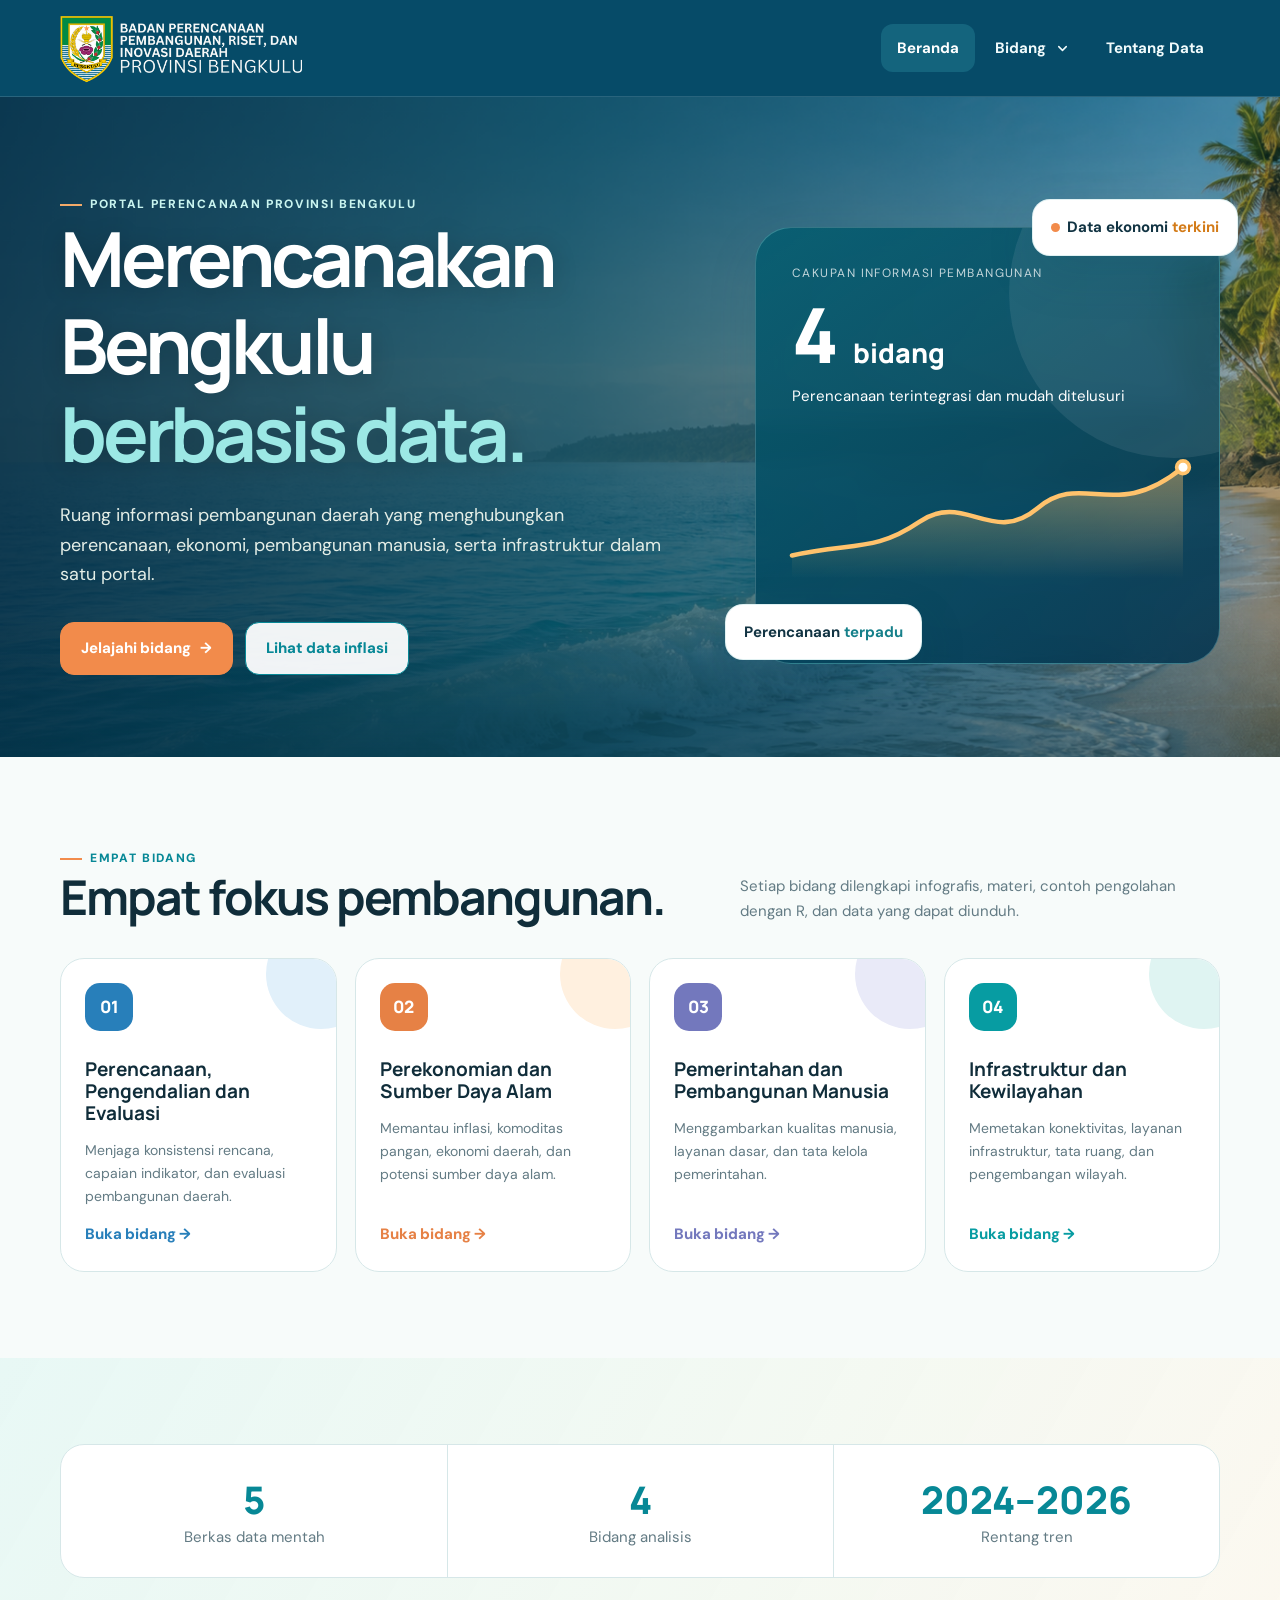
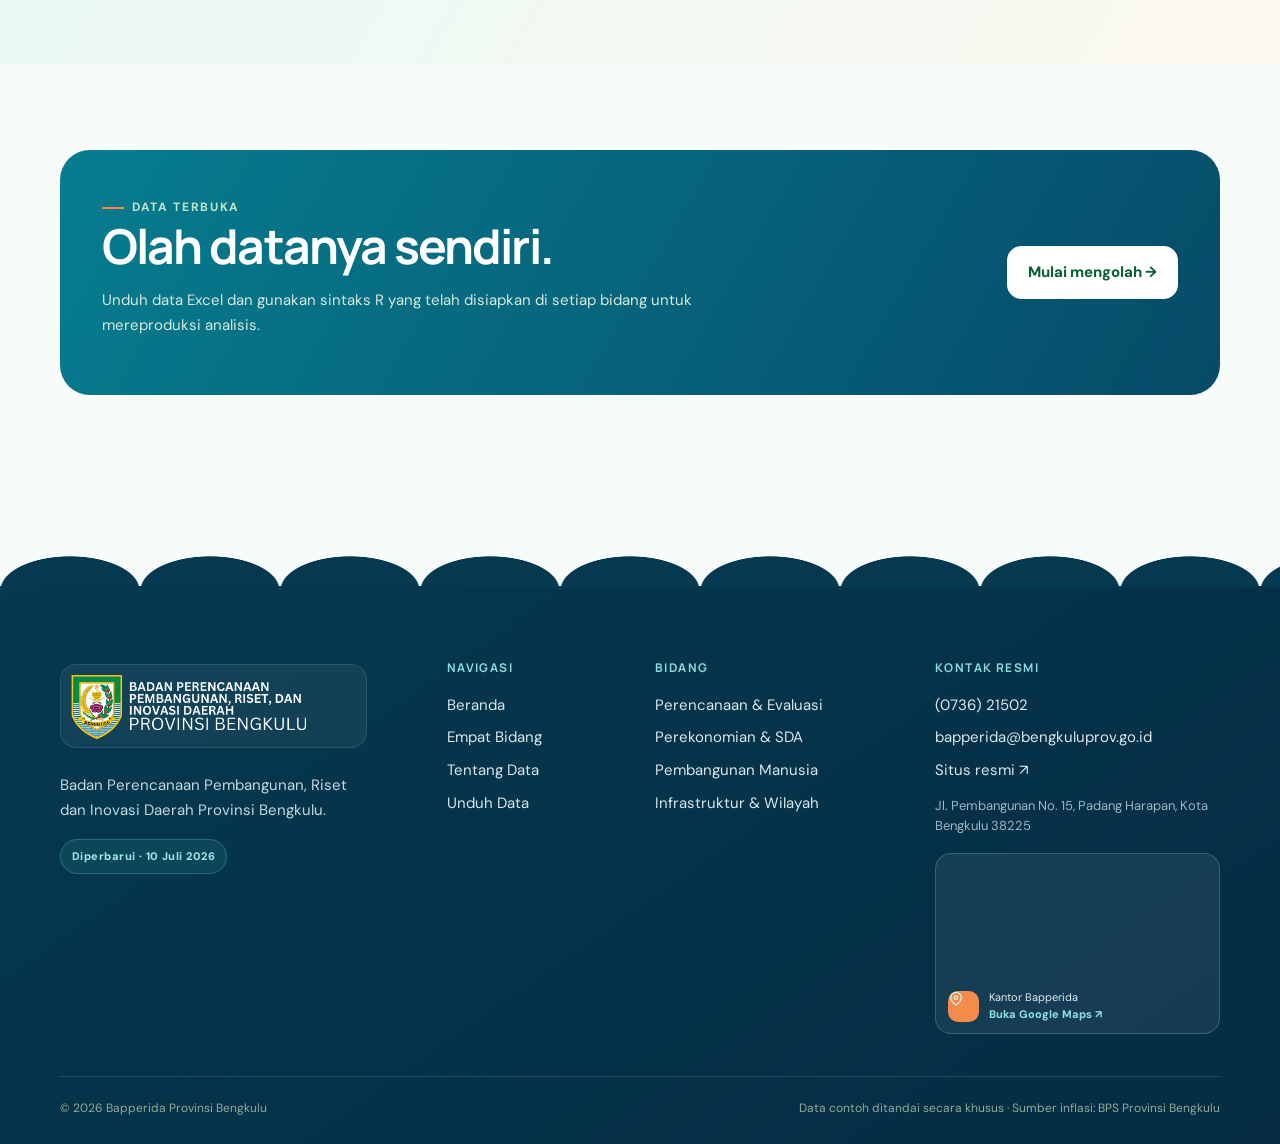
==== commit f2a59e2b: "Update index.html" ====
--- a/index.html
+++ b/index.html
@@ -4,4 +4,4 @@
 <section class="section" id="bidang"><div class="container"><div class="section-head reveal"><div><span class="eyebrow">Empat Bidang</span><h2>Empat fokus pembangunan.</h2></div><p class="muted">Setiap bidang dilengkapi infografis, materi, contoh pengolahan dengan R, dan data yang dapat diunduh.</p></div><div class="grid-4"><a class="field-card reveal" href="bidang-1.html"><div class="field-icon">01</div><h3>Perencanaan, Pengendalian dan Evaluasi</h3><p>Menjaga konsistensi rencana, capaian indikator, dan evaluasi pembangunan daerah.</p><span class="arrow">Buka bidang →</span></a><a class="field-card reveal" href="bidang-2.html"><div class="field-icon">02</div><h3>Perekonomian dan Sumber Daya Alam</h3><p>Memantau inflasi, komoditas pangan, ekonomi daerah, dan potensi sumber daya alam.</p><span class="arrow">Buka bidang →</span></a><a class="field-card reveal" href="bidang-3.html"><div class="field-icon">03</div><h3>Pemerintahan dan Pembangunan Manusia</h3><p>Menggambarkan kualitas manusia, layanan dasar, dan tata kelola pemerintahan.</p><span class="arrow">Buka bidang →</span></a><a class="field-card reveal" href="bidang-4.html"><div class="field-icon">04</div><h3>Infrastruktur dan Kewilayahan</h3><p>Memetakan konektivitas, layanan infrastruktur, tata ruang, dan pengembangan wilayah.</p><span class="arrow">Buka bidang →</span></a></div></div></section>
 <section class="section" id="tentang"><div class="container"><div class="stat-strip reveal"><div class="strip-item"><div class="strip-value">5</div><div class="muted">Berkas data mentah</div></div><div class="strip-item"><div class="strip-value">4</div><div class="muted">Bidang analisis</div></div><div class="strip-item"><div class="strip-value">2024–2026</div><div class="muted">Rentang tren</div></div></div></div></section>
 <section class="section"><div class="container"><div class="callout reveal"><div><span class="eyebrow" style="color:#bfe3ca">Data Terbuka</span><h2>Olah datanya sendiri.</h2><p>Unduh data Excel dan gunakan sintaks R yang telah disiapkan di setiap bidang untuk mereproduksi analisis.</p></div><a class="btn" style="background:#fff;color:#0b6035;border-color:#fff" href="bidang-1.html#data">Mulai mengolah →</a></div></div></section></main>
-<footer class="footer"><div class="footer-wave" aria-hidden="true"></div><div class="container"><div class="footer-grid"><div class="footer-brand"><a class="footer-logo" href="index.html"><img src="assets/logo-bapperida.png" alt="Logo Bapperida Provinsi Bengkulu"></a><p>Badan Perencanaan Pembangunan, Riset dan Inovasi Daerah Provinsi Bengkulu.</p><span class="update-pill">Diperbarui · Mei 2026</span></div><div><h3>NAVIGASI</h3><a href="index.html">Beranda</a><a href="#bidang">Empat Bidang</a><a href="#tentang">Tentang Data</a><a href="bidang-2.html#data">Unduh Data</a></div><div><h3>BIDANG</h3><a href="bidang-1.html">Perencanaan & Evaluasi</a><a href="bidang-2.html">Perekonomian & SDA</a><a href="bidang-3.html">Pembangunan Manusia</a><a href="bidang-4.html">Infrastruktur & Wilayah</a></div><div class="footer-contact"><h3>KONTAK RESMI</h3><a href="tel:+6273621502">(0736) 21502</a><a href="mailto:bapperida@bengkuluprov.go.id">bapperida@bengkuluprov.go.id</a><a href="https://bapperida.bengkuluprov.go.id/" target="_blank" rel="noopener">Situs resmi ↗</a><p>Jl. Pembangunan No. 15, Padang Harapan, Kota Bengkulu 38225</p></div></div><div class="footer-bottom"><span>© <span data-year></span> Bapperida Provinsi Bengkulu</span><span>Data contoh ditandai secara khusus · Sumber inflasi: BPS Provinsi Bengkulu</span></div></div><a class="back-to-top" href="#" aria-label="Kembali ke bagian atas">↑</a></footer><script src="assets/script.js"></script></body></html>
+<footer class="footer"><div class="footer-wave" aria-hidden="true"></div><div class="container"><div class="footer-grid"><div class="footer-brand"><a class="footer-logo" href="index.html"><img src="assets/logo-bapperida.png" alt="Logo Bapperida Provinsi Bengkulu"></a><p>Badan Perencanaan Pembangunan, Riset dan Inovasi Daerah Provinsi Bengkulu.</p><span class="update-pill">Diperbarui · 10 Juli 2026</span></div><div><h3>NAVIGASI</h3><a href="index.html">Beranda</a><a href="#bidang">Empat Bidang</a><a href="#tentang">Tentang Data</a><a href="bidang-2.html#data">Unduh Data</a></div><div><h3>BIDANG</h3><a href="bidang-1.html">Perencanaan & Evaluasi</a><a href="bidang-2.html">Perekonomian & SDA</a><a href="bidang-3.html">Pembangunan Manusia</a><a href="bidang-4.html">Infrastruktur & Wilayah</a></div><div class="footer-contact"><h3>KONTAK RESMI</h3><a href="tel:+6273621502">(0736) 21502</a><a href="mailto:bapperida@bengkuluprov.go.id">bapperida@bengkuluprov.go.id</a><a href="https://bapperida.bengkuluprov.go.id/" target="_blank" rel="noopener">Situs resmi ↗</a><p>Jl. Pembangunan No. 15, Padang Harapan, Kota Bengkulu 38225</p></div></div><div class="footer-bottom"><span>© <span data-year></span> Bapperida Provinsi Bengkulu</span><span>Data contoh ditandai secara khusus · Sumber inflasi: BPS Provinsi Bengkulu</span></div></div><a class="back-to-top" href="#" aria-label="Kembali ke bagian atas">↑</a></footer><script src="assets/script.js"></script></body></html>
--- a/assets/style.css
+++ b/assets/style.css
@@ -95,3 +95,25 @@
 .map-card-info a{margin:2px 0 0;color:#8ce2df;font-size:11px;font-weight:800}
 @media(max-width:680px){.map-card iframe{height:150px}}
 @media(prefers-reduced-motion:reduce){html{scroll-behavior:auto}.hero::before{animation:none;transform:none}.reveal{transition:none}.drop-btn::after,.back-to-top{transition:none!important}}
+
+/* Mobile navigation — coastal dark panel */
+@media(max-width:900px){
+  .site-header{isolation:isolate}
+  .nav{display:none;position:absolute;z-index:80;left:20px;right:20px;top:86px;max-height:calc(100vh - 112px);overflow-y:auto;padding:12px;background:rgba(3,55,80,.98);border:1px solid rgba(145,229,226,.22);border-radius:22px;box-shadow:0 22px 55px rgba(2,31,48,.34);backdrop-filter:blur(18px)}
+  .nav.open{display:flex;animation:mobile-menu-in .22s ease-out}
+  .nav>a,.nav .drop-btn{display:flex;width:100%;align-items:center;justify-content:space-between;margin:0;padding:14px 16px;color:#ecfbfb;background:transparent;border-radius:14px;text-align:left}
+  .nav>a:hover,.nav>a.active,.nav .drop-btn:hover,.dropdown.open .drop-btn{color:#fff;background:rgba(79,206,204,.2)}
+  .nav>a.active{box-shadow:inset 3px 0 0 #78e1dc}
+  .dropdown{width:100%}
+  .dropdown-menu{position:static;display:none;width:100%;margin:7px 0 2px;padding:7px;background:rgba(1,38,59,.72);border:1px solid rgba(139,224,221,.14);border-radius:15px;box-shadow:none;opacity:1;visibility:visible;transform:none}
+  .dropdown.open .dropdown-menu{display:block;animation:mobile-submenu-in .2s ease-out}
+  .dropdown-menu a{align-items:center;padding:11px 10px;color:#dff5f5;border-radius:11px}
+  .dropdown-menu a:hover,.dropdown-menu a.active{color:#fff;background:rgba(74,196,195,.18)}
+  .drop-num{background:#f28b4b;color:#fff}
+  .menu-btn{display:grid;place-items:center;line-height:1;transition:background .2s,transform .2s}
+  .menu-btn[aria-expanded="true"]{background:#f28b4b;border-color:#ffc49e;transform:rotate(90deg)}
+}
+@media(max-width:620px){.nav{left:12px;right:12px;top:70px;max-height:calc(100vh - 88px);border-radius:19px}}
+@keyframes mobile-menu-in{from{opacity:0;transform:translateY(-8px) scale(.985)}to{opacity:1;transform:none}}
+@keyframes mobile-submenu-in{from{opacity:0;transform:translateY(-5px)}to{opacity:1;transform:none}}
+@media(prefers-reduced-motion:reduce){.nav.open,.dropdown.open .dropdown-menu{animation:none}}
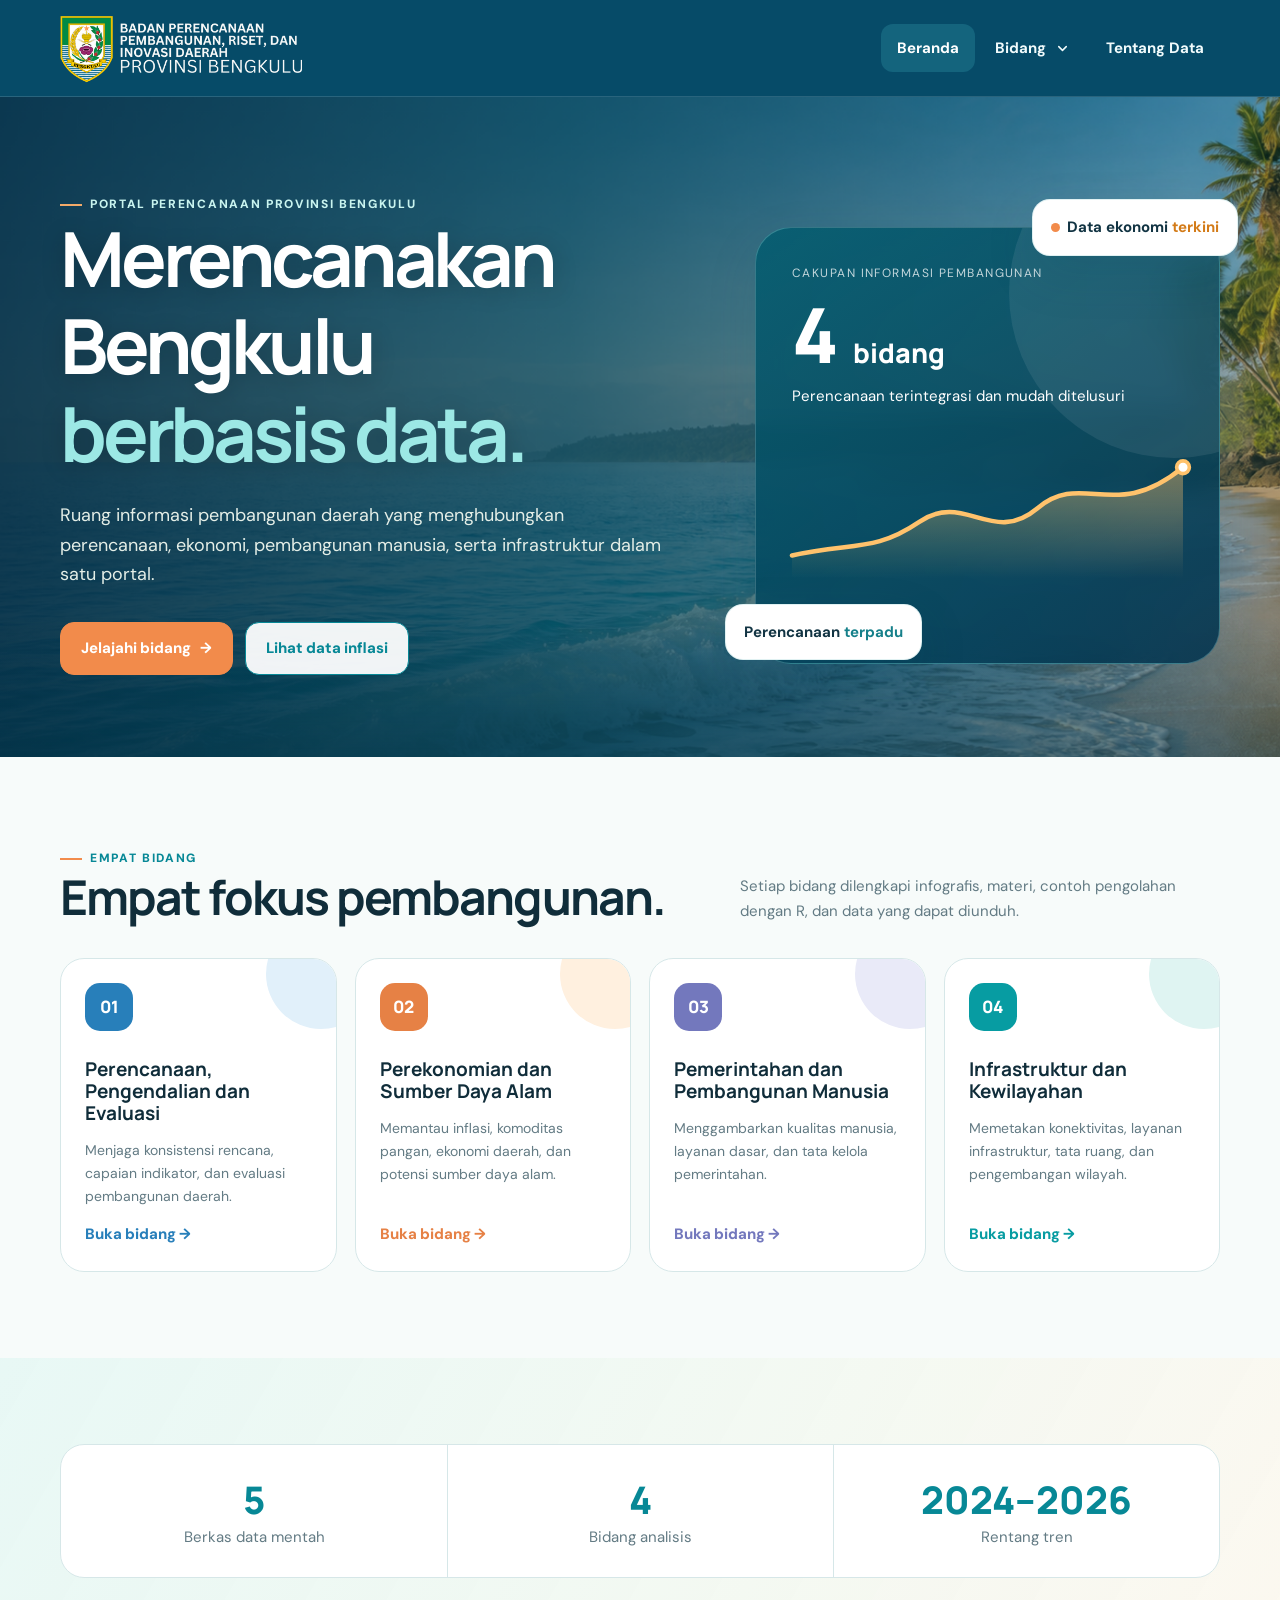
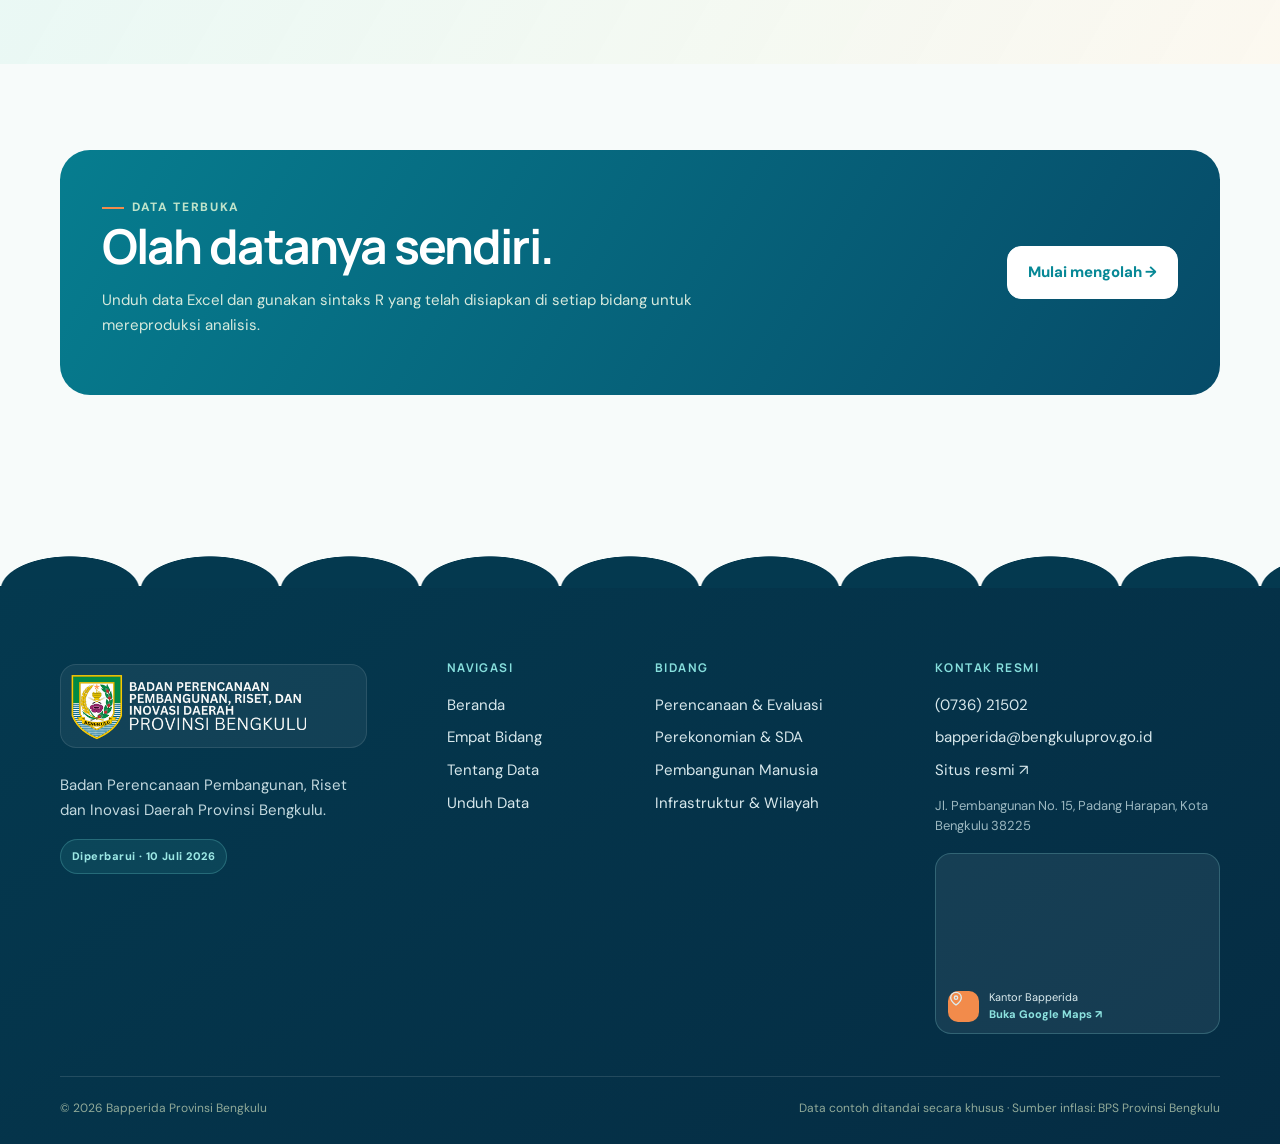
==== commit af39e168: "Update index.html" ====
--- a/index.html
+++ b/index.html
@@ -1,7 +1,319 @@
-<!doctype html><html lang="id"><head><meta charset="utf-8"><meta name="viewport" content="width=device-width,initial-scale=1"><meta name="description" content="Portal statistik Bapperida Provinsi Bengkulu"><title>Beranda | Statistik Bapperida Bengkulu</title><link rel="stylesheet" href="assets/style.css"></head><body>
-<header class="site-header"><div class="container nav-wrap"><a class="brand" href="index.html"><img src="assets/logo-bapperida.png" alt="Bapperida Provinsi Bengkulu"></a><button class="menu-btn" aria-label="Buka navigasi" aria-expanded="false">☰</button><nav class="nav" aria-label="Navigasi utama"><a href="index.html">Beranda</a><div class="dropdown"><button class="drop-btn">Bidang</button><div class="dropdown-menu"><a href="bidang-1.html"><span class="drop-num">01</span><span><b>Perencanaan, Pengendalian & Evaluasi</b><br><small>Pembangunan daerah</small></span></a><a href="bidang-2.html"><span class="drop-num">02</span><span><b>Perekonomian & SDA</b><br><small>Inflasi dan potensi ekonomi</small></span></a><a href="bidang-3.html"><span class="drop-num">03</span><span><b>Pemerintahan & Pembangunan Manusia</b><br><small>Sosial dan tata kelola</small></span></a><a href="bidang-4.html"><span class="drop-num">04</span><span><b>Infrastruktur & Kewilayahan</b><br><small>Konektivitas dan wilayah</small></span></a></div></div><a href="#tentang">Tentang Data</a></nav></div></header>
-<main><section class="hero"><div class="container hero-grid"><div><span class="eyebrow">Portal Perencanaan Provinsi Bengkulu</span><h1>Merencanakan Bengkulu<br><span>berbasis data.</span></h1><p class="lead">Ruang informasi pembangunan daerah yang menghubungkan perencanaan, ekonomi, pembangunan manusia, serta infrastruktur dalam satu portal.</p><div class="actions"><a class="btn btn-primary" href="#bidang">Jelajahi bidang <span>→</span></a><a class="btn btn-light" href="bidang-2.html">Lihat data inflasi</a></div></div><div class="hero-art" aria-label="Ringkasan portal pembangunan"><div class="visual-card"><div class="mini-label">Cakupan informasi pembangunan</div><div class="big-number">4<small style="margin-left:12px">bidang</small></div><div>Perencanaan terintegrasi dan mudah ditelusuri</div><svg class="chart-svg" viewBox="0 0 430 150" role="img" aria-label="Ilustrasi perkembangan pembangunan"><defs><linearGradient id="area" x1="0" y1="0" x2="0" y2="1"><stop offset="0" stop-color="#ffc26c" stop-opacity=".45"/><stop offset="1" stop-color="#ffc26c" stop-opacity="0"/></linearGradient></defs><path d="M0 125 C65 110 90 122 140 88 S220 115 270 73 S355 90 430 28 L430 150 L0 150Z" fill="url(#area)"/><path d="M0 125 C65 110 90 122 140 88 S220 115 270 73 S355 90 430 28" fill="none" stroke="#ffc26c" stroke-width="5" stroke-linecap="round"/><circle cx="430" cy="28" r="7" fill="#fff" stroke="#ffc26c" stroke-width="4"/></svg></div><div class="float-card one"><span class="dot"></span>Data ekonomi <b style="color:#d37b18">terkini</b></div><div class="float-card two">Perencanaan <b style="color:#16808a">terpadu</b></div></div></div></section>
-<section class="section" id="bidang"><div class="container"><div class="section-head reveal"><div><span class="eyebrow">Empat Bidang</span><h2>Empat fokus pembangunan.</h2></div><p class="muted">Setiap bidang dilengkapi infografis, materi, contoh pengolahan dengan R, dan data yang dapat diunduh.</p></div><div class="grid-4"><a class="field-card reveal" href="bidang-1.html"><div class="field-icon">01</div><h3>Perencanaan, Pengendalian dan Evaluasi</h3><p>Menjaga konsistensi rencana, capaian indikator, dan evaluasi pembangunan daerah.</p><span class="arrow">Buka bidang →</span></a><a class="field-card reveal" href="bidang-2.html"><div class="field-icon">02</div><h3>Perekonomian dan Sumber Daya Alam</h3><p>Memantau inflasi, komoditas pangan, ekonomi daerah, dan potensi sumber daya alam.</p><span class="arrow">Buka bidang →</span></a><a class="field-card reveal" href="bidang-3.html"><div class="field-icon">03</div><h3>Pemerintahan dan Pembangunan Manusia</h3><p>Menggambarkan kualitas manusia, layanan dasar, dan tata kelola pemerintahan.</p><span class="arrow">Buka bidang →</span></a><a class="field-card reveal" href="bidang-4.html"><div class="field-icon">04</div><h3>Infrastruktur dan Kewilayahan</h3><p>Memetakan konektivitas, layanan infrastruktur, tata ruang, dan pengembangan wilayah.</p><span class="arrow">Buka bidang →</span></a></div></div></section>
-<section class="section" id="tentang"><div class="container"><div class="stat-strip reveal"><div class="strip-item"><div class="strip-value">5</div><div class="muted">Berkas data mentah</div></div><div class="strip-item"><div class="strip-value">4</div><div class="muted">Bidang analisis</div></div><div class="strip-item"><div class="strip-value">2024–2026</div><div class="muted">Rentang tren</div></div></div></div></section>
-<section class="section"><div class="container"><div class="callout reveal"><div><span class="eyebrow" style="color:#bfe3ca">Data Terbuka</span><h2>Olah datanya sendiri.</h2><p>Unduh data Excel dan gunakan sintaks R yang telah disiapkan di setiap bidang untuk mereproduksi analisis.</p></div><a class="btn" style="background:#fff;color:#0b6035;border-color:#fff" href="bidang-1.html#data">Mulai mengolah →</a></div></div></section></main>
-<footer class="footer"><div class="footer-wave" aria-hidden="true"></div><div class="container"><div class="footer-grid"><div class="footer-brand"><a class="footer-logo" href="index.html"><img src="assets/logo-bapperida.png" alt="Logo Bapperida Provinsi Bengkulu"></a><p>Badan Perencanaan Pembangunan, Riset dan Inovasi Daerah Provinsi Bengkulu.</p><span class="update-pill">Diperbarui · 10 Juli 2026</span></div><div><h3>NAVIGASI</h3><a href="index.html">Beranda</a><a href="#bidang">Empat Bidang</a><a href="#tentang">Tentang Data</a><a href="bidang-2.html#data">Unduh Data</a></div><div><h3>BIDANG</h3><a href="bidang-1.html">Perencanaan & Evaluasi</a><a href="bidang-2.html">Perekonomian & SDA</a><a href="bidang-3.html">Pembangunan Manusia</a><a href="bidang-4.html">Infrastruktur & Wilayah</a></div><div class="footer-contact"><h3>KONTAK RESMI</h3><a href="tel:+6273621502">(0736) 21502</a><a href="mailto:bapperida@bengkuluprov.go.id">bapperida@bengkuluprov.go.id</a><a href="https://bapperida.bengkuluprov.go.id/" target="_blank" rel="noopener">Situs resmi ↗</a><p>Jl. Pembangunan No. 15, Padang Harapan, Kota Bengkulu 38225</p></div></div><div class="footer-bottom"><span>© <span data-year></span> Bapperida Provinsi Bengkulu</span><span>Data contoh ditandai secara khusus · Sumber inflasi: BPS Provinsi Bengkulu</span></div></div><a class="back-to-top" href="#" aria-label="Kembali ke bagian atas">↑</a></footer><script src="assets/script.js"></script></body></html>
+<!doctype html>
+<html lang="id">
+  <head>
+    <meta charset="utf-8" />
+    <meta name="viewport" content="width=device-width,initial-scale=1" />
+    <meta
+      name="description"
+      content="Portal data pembangunan Bapperida Provinsi Bengkulu untuk perencanaan, ekonomi, pembangunan manusia, dan infrastruktur."
+    />
+    <meta name="theme-color" content="#064b68" />
+    <meta property="og:type" content="website" />
+    <meta property="og:locale" content="id_ID" />
+    <meta
+      property="og:title"
+      content="Portal Data Bapperida Provinsi Bengkulu"
+    />
+    <meta
+      property="og:description"
+      content="Data pembangunan Bengkulu yang terkelola untuk perencanaan yang lebih terarah."
+    />
+    <meta property="og:image" content="assets/og-bapperida.jpg" />
+    <meta name="twitter:card" content="summary_large_image" />
+    <title>Beranda | Portal Data Bapperida Bengkulu</title>
+    <link rel="icon" type="image/png" href="assets/favicon.png" />
+    <link rel="apple-touch-icon" href="assets/apple-touch-icon.png" />
+    <link
+      rel="preload"
+      href="assets/hero-pantai-bengkulu.webp"
+      as="image"
+      type="image/webp"
+    />
+    <link
+      rel="preload"
+      href="assets/fonts/dm-sans-latin.woff2"
+      as="font"
+      type="font/woff2"
+      crossorigin
+    />
+    <link
+      rel="preload"
+      href="assets/fonts/manrope-latin.woff2"
+      as="font"
+      type="font/woff2"
+      crossorigin
+    />
+    <link rel="stylesheet" href="assets/style.css" />
+  </head>
+  <body>
+    <header class="site-header">
+      <div class="container nav-wrap">
+        <a class="brand" href="index.html"
+          ><img
+            src="assets/logo-bapperida.png"
+            alt="Bapperida Provinsi Bengkulu" /></a
+        ><button
+          type="button"
+          class="menu-btn"
+          aria-label="Buka navigasi"
+          aria-expanded="false"
+        >
+          ☰
+        </button>
+        <nav class="nav" aria-label="Navigasi utama">
+          <a href="index.html">Beranda</a>
+          <div class="dropdown">
+            <button type="button" class="drop-btn">Bidang</button>
+            <div class="dropdown-menu">
+              <a href="bidang-1.html"
+                ><span class="drop-num">01</span
+                ><span
+                  ><b>Perencanaan, Pengendalian & Evaluasi</b><br /><small
+                    >Pembangunan daerah</small
+                  ></span
+                ></a
+              ><a href="bidang-2.html"
+                ><span class="drop-num">02</span
+                ><span
+                  ><b>Perekonomian & SDA</b><br /><small
+                    >Inflasi dan potensi ekonomi</small
+                  ></span
+                ></a
+              ><a href="bidang-3.html"
+                ><span class="drop-num">03</span
+                ><span
+                  ><b>Pemerintahan & Pembangunan Manusia</b><br /><small
+                    >Sosial dan tata kelola</small
+                  ></span
+                ></a
+              ><a href="bidang-4.html"
+                ><span class="drop-num">04</span
+                ><span
+                  ><b>Infrastruktur & Kewilayahan</b><br /><small
+                    >Konektivitas dan wilayah</small
+                  ></span
+                ></a
+              >
+            </div>
+          </div>
+          <a href="#tentang">Tentang Data</a>
+        </nav>
+      </div>
+    </header>
+    <main>
+      <section class="hero">
+        <div class="container hero-grid">
+          <div>
+            <span class="eyebrow">Portal Perencanaan Provinsi Bengkulu</span>
+            <h1>Merencanakan Bengkulu<br /><span>berbasis data.</span></h1>
+            <p class="lead">
+              Ruang informasi pembangunan daerah yang menghubungkan perencanaan,
+              ekonomi, pembangunan manusia, serta infrastruktur dalam satu
+              portal.
+            </p>
+            <div class="actions">
+              <a class="btn btn-primary" href="#bidang"
+                >Jelajahi bidang <span>→</span></a
+              ><a class="btn btn-light" href="bidang-2.html"
+                >Lihat data inflasi</a
+              >
+            </div>
+          </div>
+          <div
+            class="hero-art"
+            role="img"
+            aria-label="Ringkasan portal pembangunan"
+          >
+            <div class="visual-card">
+              <div class="mini-label">Cakupan informasi pembangunan</div>
+              <div class="big-number">
+                4<small style="margin-left: 12px">bidang</small>
+              </div>
+              <div>Perencanaan terintegrasi dan mudah ditelusuri</div>
+              <svg
+                class="chart-svg"
+                viewBox="0 0 430 150"
+                role="img"
+                aria-label="Ilustrasi perkembangan pembangunan"
+              >
+                <defs>
+                  <linearGradient id="area" x1="0" y1="0" x2="0" y2="1">
+                    <stop offset="0" stop-color="#ffc26c" stop-opacity=".45" />
+                    <stop offset="1" stop-color="#ffc26c" stop-opacity="0" />
+                  </linearGradient>
+                </defs>
+                <path
+                  d="M0 125 C65 110 90 122 140 88 S220 115 270 73 S355 90 430 28 L430 150 L0 150Z"
+                  fill="url(#area)"
+                />
+                <path
+                  d="M0 125 C65 110 90 122 140 88 S220 115 270 73 S355 90 430 28"
+                  fill="none"
+                  stroke="#ffc26c"
+                  stroke-width="5"
+                  stroke-linecap="round"
+                />
+                <circle
+                  cx="430"
+                  cy="28"
+                  r="7"
+                  fill="#fff"
+                  stroke="#ffc26c"
+                  stroke-width="4"
+                />
+              </svg>
+            </div>
+            <div class="float-card one">
+              <span class="dot"></span>Data ekonomi
+              <b style="color: #d37b18">terkini</b>
+            </div>
+            <div class="float-card two">
+              Perencanaan <b style="color: #16808a">terpadu</b>
+            </div>
+          </div>
+        </div>
+      </section>
+      <section class="section" id="bidang">
+        <div class="container">
+          <div class="section-head reveal">
+            <div>
+              <span class="eyebrow">Empat Bidang</span>
+              <h2>Empat fokus pembangunan.</h2>
+            </div>
+            <p class="muted">
+              Setiap bidang dilengkapi infografis, materi, contoh pengolahan
+              dengan R, dan data yang dapat diunduh.
+            </p>
+          </div>
+          <div class="grid-4">
+            <a class="field-card reveal" href="bidang-1.html"
+              ><div class="field-icon">01</div>
+              <h3>Perencanaan, Pengendalian dan Evaluasi</h3>
+              <p>
+                Menjaga konsistensi rencana, capaian indikator, dan evaluasi
+                pembangunan daerah.
+              </p>
+              <span class="arrow">Buka bidang →</span></a
+            ><a class="field-card reveal" href="bidang-2.html"
+              ><div class="field-icon">02</div>
+              <h3>Perekonomian dan Sumber Daya Alam</h3>
+              <p>
+                Memantau inflasi, komoditas pangan, ekonomi daerah, dan potensi
+                sumber daya alam.
+              </p>
+              <span class="arrow">Buka bidang →</span></a
+            ><a class="field-card reveal" href="bidang-3.html"
+              ><div class="field-icon">03</div>
+              <h3>Pemerintahan dan Pembangunan Manusia</h3>
+              <p>
+                Menggambarkan kualitas manusia, layanan dasar, dan tata kelola
+                pemerintahan.
+              </p>
+              <span class="arrow">Buka bidang →</span></a
+            ><a class="field-card reveal" href="bidang-4.html"
+              ><div class="field-icon">04</div>
+              <h3>Infrastruktur dan Kewilayahan</h3>
+              <p>
+                Memetakan konektivitas, layanan infrastruktur, tata ruang, dan
+                pengembangan wilayah.
+              </p>
+              <span class="arrow">Buka bidang →</span></a
+            >
+          </div>
+        </div>
+      </section>
+      <section class="section" id="tentang">
+        <div class="container">
+          <div class="stat-strip reveal">
+            <div class="strip-item">
+              <div class="strip-value">5</div>
+              <div class="muted">Berkas data mentah</div>
+            </div>
+            <div class="strip-item">
+              <div class="strip-value">4</div>
+              <div class="muted">Bidang analisis</div>
+            </div>
+            <div class="strip-item">
+              <div class="strip-value">2024–2026</div>
+              <div class="muted">Rentang tren</div>
+            </div>
+          </div>
+        </div>
+      </section>
+      <section class="section">
+        <div class="container">
+          <div class="callout reveal">
+            <div>
+              <span class="eyebrow" style="color: #bfe3ca">Data Terbuka</span>
+              <h2>Olah datanya sendiri.</h2>
+              <p>
+                Unduh data Excel dan gunakan sintaks R yang telah disiapkan di
+                setiap bidang untuk mereproduksi analisis.
+              </p>
+            </div>
+            <a
+              class="btn"
+              style="background: #fff; color: #078896; border-color: #fff"
+              href="bidang-2.html#data"
+              >Mulai mengolah →</a
+            >
+          </div>
+        </div>
+      </section>
+    </main>
+    <footer class="footer">
+      <div class="footer-wave" aria-hidden="true"></div>
+      <div class="container">
+        <div class="footer-grid">
+          <div class="footer-brand">
+            <a class="footer-logo" href="index.html"
+              ><img
+                src="assets/logo-bapperida.png"
+                alt="Logo Bapperida Provinsi Bengkulu"
+            /></a>
+            <p>
+              Badan Perencanaan Pembangunan, Riset dan Inovasi Daerah Provinsi
+              Bengkulu.
+            </p>
+            <span class="update-pill">Diperbarui · 10 Juli 2026</span>
+          </div>
+          <div>
+            <h3>NAVIGASI</h3>
+            <a href="index.html">Beranda</a><a href="#bidang">Empat Bidang</a
+            ><a href="#tentang">Tentang Data</a
+            ><a href="bidang-2.html#data">Unduh Data</a>
+          </div>
+          <div>
+            <h3>BIDANG</h3>
+            <a href="bidang-1.html">Perencanaan & Evaluasi</a
+            ><a href="bidang-2.html">Perekonomian & SDA</a
+            ><a href="bidang-3.html">Pembangunan Manusia</a
+            ><a href="bidang-4.html">Infrastruktur & Wilayah</a>
+          </div>
+          <div class="footer-contact">
+            <h3>KONTAK RESMI</h3>
+            <a href="tel:+6273621502">(0736) 21502</a
+            ><a href="mailto:bapperida@bengkuluprov.go.id"
+              >bapperida@bengkuluprov.go.id</a
+            ><a
+              href="https://bapperida.bengkuluprov.go.id/"
+              target="_blank"
+              rel="noopener"
+              >Situs resmi ↗</a
+            >
+            <p>Jl. Pembangunan No. 15, Padang Harapan, Kota Bengkulu 38225</p>
+          </div>
+        </div>
+        <div class="footer-bottom">
+          <span>© <span data-year></span> Bapperida Provinsi Bengkulu</span
+          ><span
+            >Data contoh ditandai secara khusus · Sumber inflasi: BPS Provinsi
+            Bengkulu</span
+          >
+        </div>
+      </div>
+      <a class="back-to-top" href="#" aria-label="Kembali ke bagian atas">↑</a>
+    </footer>
+    <script src="assets/script.js"></script>
+  </body>
+</html>
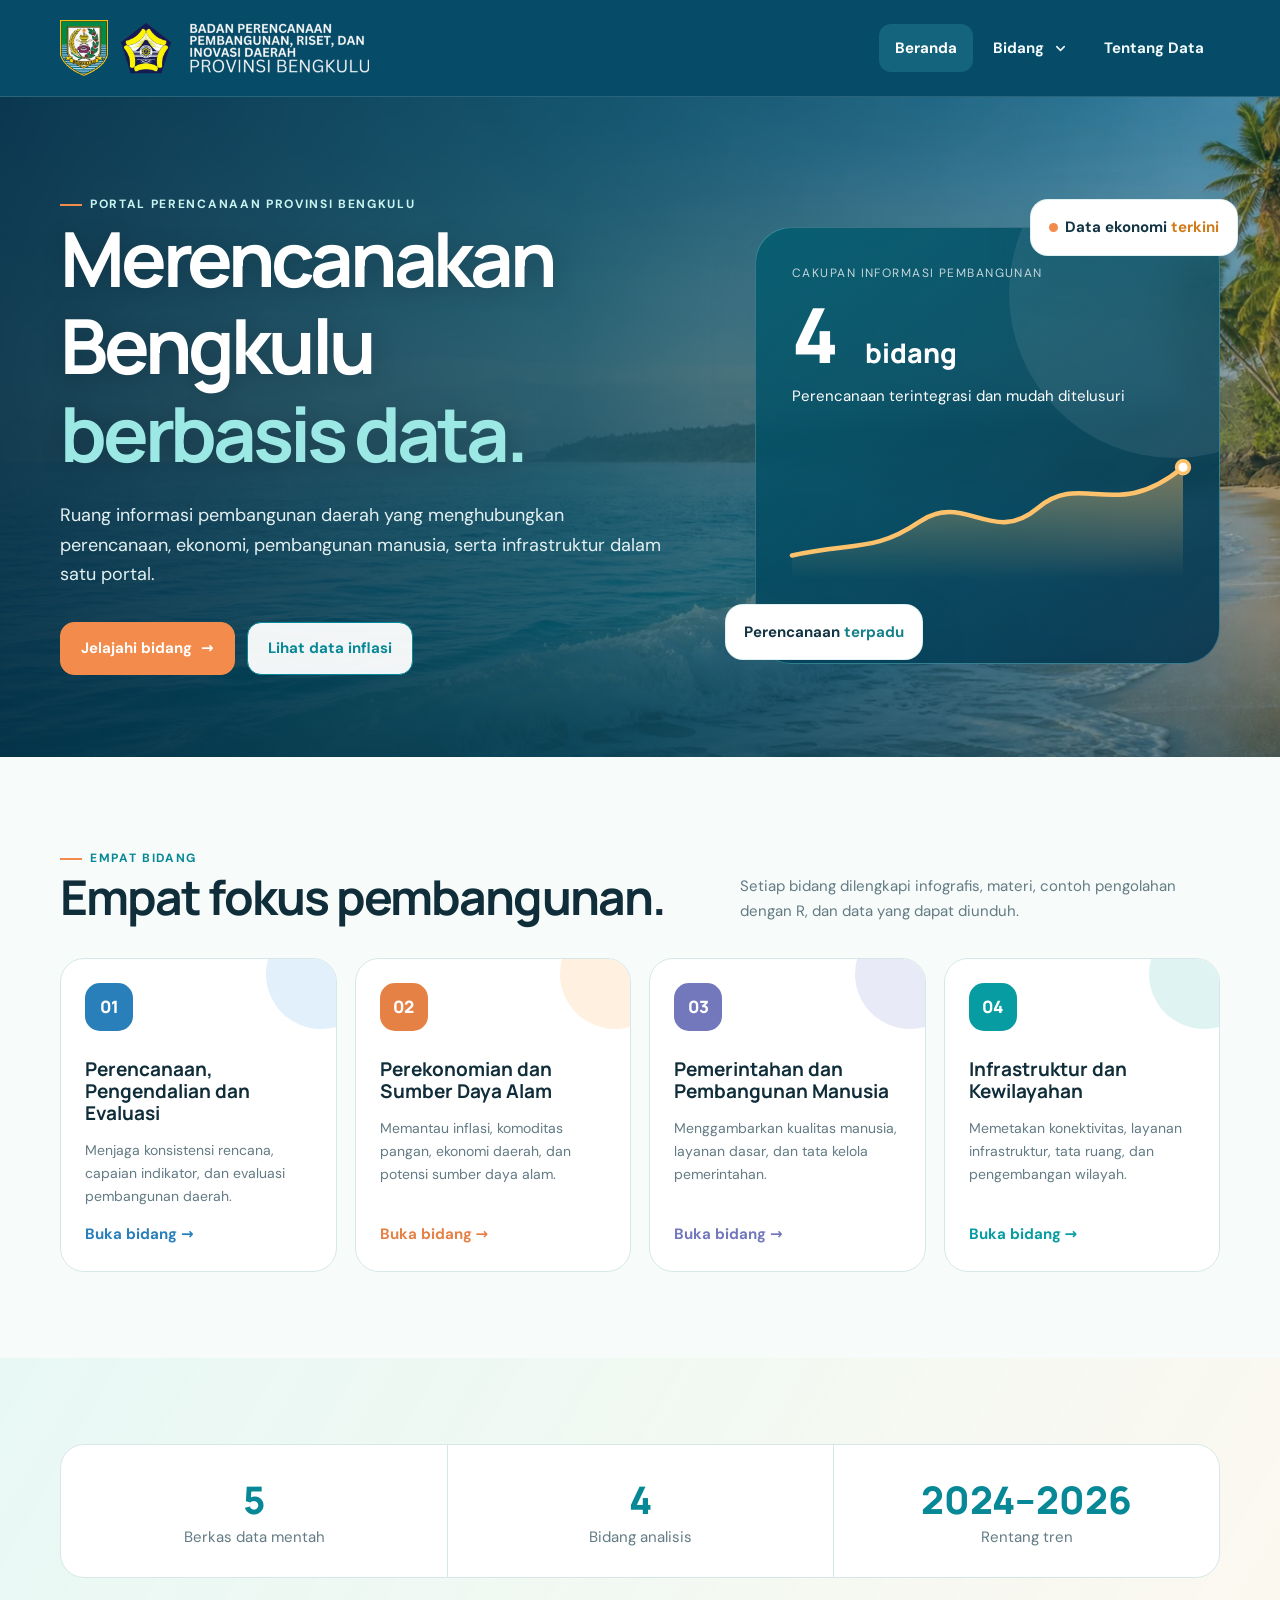
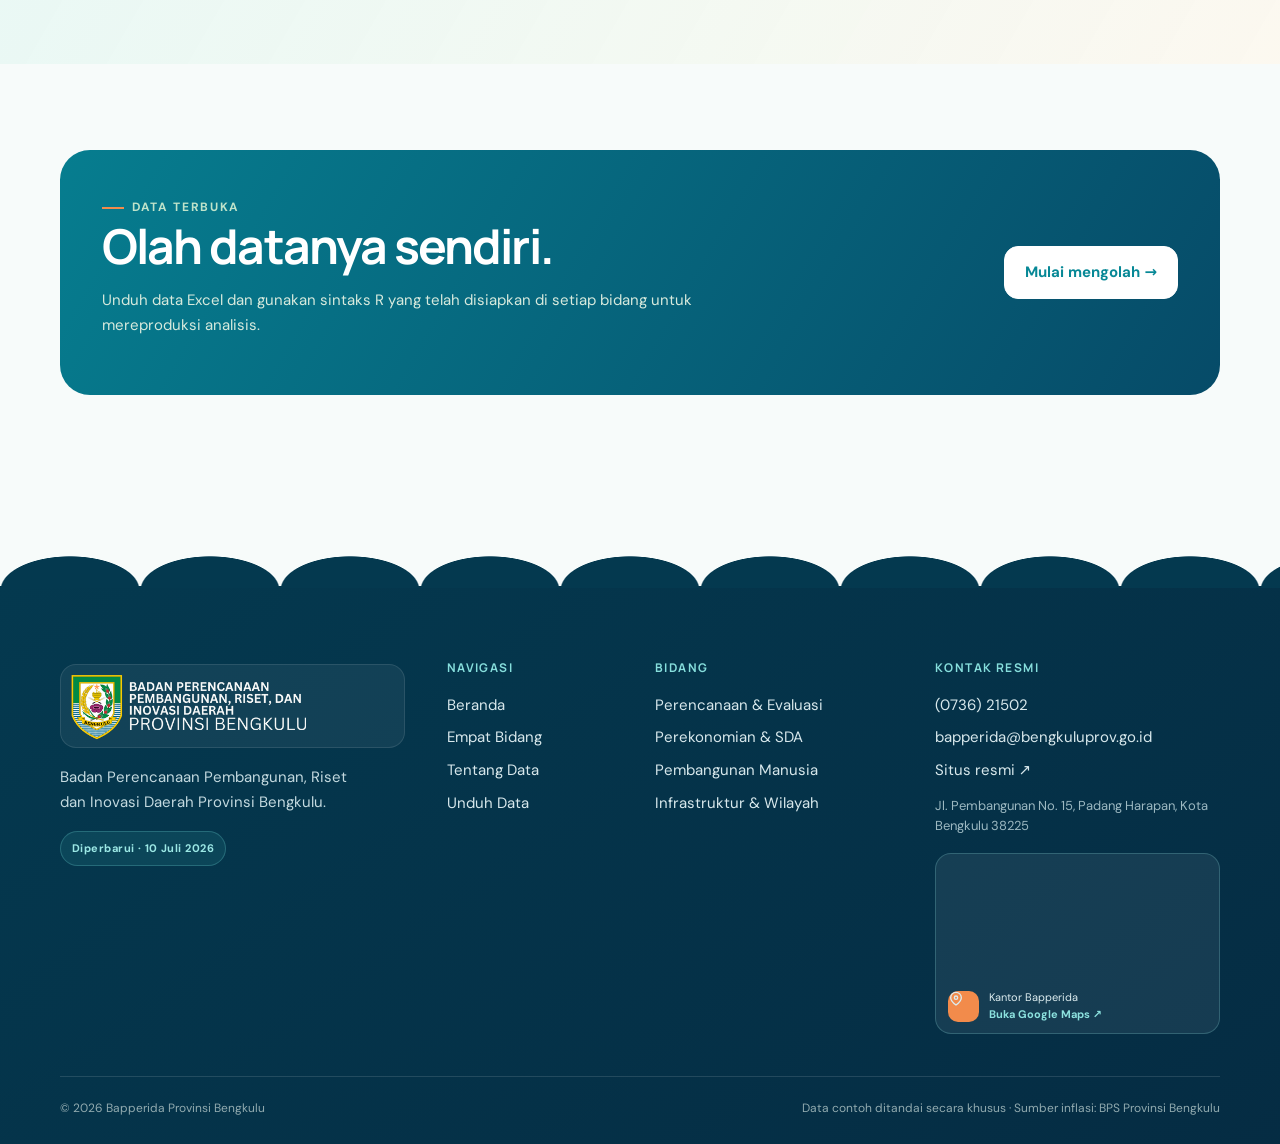
==== commit 6f284343: "Update index.html" ====
--- a/index.html
+++ b/index.html
@@ -48,10 +48,18 @@
   <body>
     <header class="site-header">
       <div class="container nav-wrap">
-        <a class="brand" href="index.html"
+        <a class="brand" href="index.html" aria-label="Beranda Portal Data Bapperida Bengkulu"
           ><img
-            src="assets/logo-bapperida.png"
-            alt="Bapperida Provinsi Bengkulu" /></a
+            class="brand-logo brand-logo-bengkulu"
+            src="assets/logo-bengkulu-clean.png"
+            alt="Logo Provinsi Bengkulu" /><img
+            class="brand-logo brand-logo-unib"
+            src="assets/logo-unib-clean.png"
+            alt="Logo Universitas Bengkulu" /><img
+            class="brand-wordmark"
+            src="assets/logo-bapperida-text-hd.png"
+            alt="Badan Perencanaan Pembangunan, Riset dan Inovasi Daerah Provinsi Bengkulu"
+          /></a
         ><button
           type="button"
           class="menu-btn"
--- a/assets/style.css
+++ b/assets/style.css
@@ -1,119 +1,1473 @@
-@import url('https://fonts.googleapis.com/css2?family=DM+Sans:wght@400;500;600;700&family=Manrope:wght@600;700;800&display=swap');
-
-:root{--ink:#10251b;--muted:#647067;--green:#0b6035;--green-2:#13854b;--lime:#dff1cb;--cream:#f7f8f1;--orange:#f58220;--red:#ed3524;--line:#dfe7dd;--white:#fff;--shadow:0 18px 50px rgba(12,61,35,.10);--radius:24px}
-*{box-sizing:border-box}html{scroll-behavior:smooth}body{margin:0;color:var(--ink);background:var(--cream);font:15px/1.65 'DM Sans',sans-serif}body::before{content:"";position:fixed;inset:0;z-index:-2;background:radial-gradient(circle at 8% 8%,rgba(190,222,145,.3),transparent 28%),radial-gradient(circle at 92% 38%,rgba(245,130,32,.08),transparent 25%)}a{color:inherit;text-decoration:none}button{font:inherit}img{max-width:100%;display:block}.container{width:min(1160px,calc(100% - 40px));margin:auto}.eyebrow{display:inline-flex;gap:8px;align-items:center;color:var(--green);font-size:12px;font-weight:800;letter-spacing:.14em;text-transform:uppercase}.eyebrow::before{content:"";width:22px;height:2px;background:var(--orange)}h1,h2,h3{font-family:'Manrope',sans-serif;line-height:1.15;margin:0}h1{font-size:clamp(42px,6vw,76px);letter-spacing:-.055em}h2{font-size:clamp(30px,4vw,48px);letter-spacing:-.04em}h3{font-size:19px}.lead{font-size:18px;color:var(--muted);max-width:650px}.muted{color:var(--muted)}
-.topbar{background:#073e25;color:#d8e8dc;font-size:12px}.topbar .container{display:flex;justify-content:space-between;padding:7px 0}.site-header{position:sticky;top:0;z-index:50;background:#0b6035;border-bottom:1px solid rgba(255,255,255,.12)}.nav-wrap{height:82px;display:flex;align-items:center;justify-content:space-between;gap:28px}.brand{display:flex;align-items:center;gap:12px;min-width:260px}.brand img{width:205px;height:auto}.brand-copy{display:none}.nav{display:flex;align-items:center;gap:4px}.nav>a,.drop-btn{border:0;background:none;padding:12px 16px;border-radius:12px;font-weight:700;color:#eef7f0;cursor:pointer}.nav>a:hover,.nav>a.active,.dropdown:hover .drop-btn{background:rgba(255,255,255,.13);color:#fff}.dropdown{position:relative}.drop-btn::after{content:'⌄';margin-left:8px}.dropdown-menu{position:absolute;right:0;top:calc(100% + 10px);width:270px;background:#fff;border:1px solid var(--line);border-radius:18px;padding:8px;box-shadow:var(--shadow);opacity:0;visibility:hidden;transform:translateY(-6px);transition:.2s}.dropdown:hover .dropdown-menu,.dropdown:focus-within .dropdown-menu{opacity:1;visibility:visible;transform:none}.dropdown-menu a{display:flex;gap:12px;padding:12px;border-radius:12px;line-height:1.3;color:var(--ink)}.dropdown-menu a:hover{background:#f0f5eb;color:var(--green)}.drop-num{display:grid;place-items:center;flex:0 0 30px;height:30px;border-radius:9px;background:var(--green);color:#fff;font-size:12px;font-weight:800}.menu-btn{display:none;border:1px solid rgba(255,255,255,.35);background:rgba(255,255,255,.1);color:#fff;width:42px;height:42px;border-radius:12px;font-size:20px}
-.hero{position:relative;padding:92px 0 82px;overflow:hidden;background:linear-gradient(90deg,rgba(4,45,27,.96) 0%,rgba(5,58,34,.86) 43%,rgba(5,45,29,.24) 100%),url('hero-bengkulu.png') center/cover no-repeat}.hero::after{content:"";position:absolute;inset:auto 0 0;height:140px;background:linear-gradient(transparent,rgba(4,36,24,.42));pointer-events:none}.hero-grid{position:relative;z-index:1;display:grid;grid-template-columns:1.1fr .9fr;align-items:center;gap:60px}.hero h1{color:#fff;text-shadow:0 3px 24px rgba(0,0,0,.2)}.hero h1 span{color:#cbeaaf}.hero .eyebrow{color:#d8f0c8}.hero .lead{margin:24px 0 32px;color:#e4eee7}.actions{display:flex;gap:12px;flex-wrap:wrap}.btn{display:inline-flex;align-items:center;justify-content:center;gap:9px;padding:13px 20px;border-radius:14px;font-weight:800;border:1px solid var(--green);transition:.2s}.btn-primary{background:var(--orange);border-color:var(--orange);color:#fff}.btn-primary:hover{background:#db6d10;transform:translateY(-2px)}.btn-light{background:rgba(255,255,255,.94);color:var(--green)}.hero-art{position:relative;min-height:465px}.visual-card{position:absolute;inset:28px 0 0 30px;border:1px solid rgba(255,255,255,.2);border-radius:36px;background:linear-gradient(145deg,rgba(5,77,44,.86),rgba(4,42,27,.82));backdrop-filter:blur(12px);box-shadow:var(--shadow);padding:36px;color:#fff;overflow:hidden}.visual-card::before{content:"";position:absolute;width:330px;height:330px;border-radius:50%;background:rgba(255,255,255,.08);right:-120px;top:-100px}.mini-label{font-size:12px;text-transform:uppercase;letter-spacing:.12em;opacity:.75}.big-number{font:800 76px/1 'Manrope';letter-spacing:-.07em;margin:12px 0}.big-number small{font-size:32px}.chart-svg{width:100%;height:150px;margin-top:26px;overflow:visible}.float-card{position:absolute;background:#fff;border-radius:18px;padding:15px 18px;box-shadow:var(--shadow);font-weight:700}.float-card.one{top:0;right:-18px}.float-card.two{bottom:4px;left:0}.dot{width:9px;height:9px;border-radius:50%;background:var(--orange);display:inline-block;margin-right:7px}
-.section{padding:86px 0}.section:nth-of-type(odd):not(.hero):not(.page-hero){background:rgba(227,238,219,.34)}.section-head{display:flex;justify-content:space-between;align-items:end;gap:28px;margin-bottom:34px}.section-head p{max-width:480px;margin:0}.grid-4{display:grid;grid-template-columns:repeat(4,1fr);gap:18px}.field-card{position:relative;overflow:hidden;background:#fff;border:1px solid var(--line);border-radius:var(--radius);padding:24px;transition:.25s;min-height:290px;display:flex;flex-direction:column}.field-card::after{content:"";position:absolute;width:110px;height:110px;border-radius:50%;right:-40px;top:-40px;background:var(--card-soft,#e4f1dd)}.field-card:nth-child(1){--card:#3c65ad;--card-soft:#e1e9f7}.field-card:nth-child(2){--card:#d37b18;--card-soft:#fff0d5}.field-card:nth-child(3){--card:#9b4676;--card-soft:#f4dfeb}.field-card:nth-child(4){--card:#16808a;--card-soft:#daf0ef}.field-card:hover{transform:translateY(-6px);box-shadow:var(--shadow);border-color:var(--card)}.field-icon{width:48px;height:48px;border-radius:15px;display:grid;place-items:center;color:#fff;background:var(--card,var(--green));font:800 17px 'Manrope';margin-bottom:28px}.field-card p{color:var(--muted);font-size:14px}.field-card .arrow{margin-top:auto;color:var(--card,var(--green));font-weight:800}.stat-strip{display:grid;grid-template-columns:repeat(3,1fr);background:#fff;border:1px solid var(--line);border-radius:var(--radius);overflow:hidden}.strip-item{padding:28px;text-align:center}.strip-item+.strip-item{border-left:1px solid var(--line)}.strip-value{font:800 38px 'Manrope';color:var(--green)}
-.page-hero{position:relative;padding:68px 0 48px;overflow:hidden;background:linear-gradient(125deg,var(--theme-soft,#e8f3e3),#fff 67%)}.page-hero::after{content:"";position:absolute;width:340px;height:340px;border:60px solid var(--theme,#0b6035);opacity:.06;border-radius:50%;right:-80px;top:-180px}.field-one{--theme:#3c65ad;--theme-soft:#e7eef9}.field-two{--theme:#d37b18;--theme-soft:#fff2dc}.field-three{--theme:#9b4676;--theme-soft:#f7e7f0}.field-four{--theme:#16808a;--theme-soft:#e0f2f1}.field-one .eyebrow,.field-two .eyebrow,.field-three .eyebrow,.field-four .eyebrow{color:var(--theme)}.field-one .eyebrow::before,.field-two .eyebrow::before,.field-three .eyebrow::before,.field-four .eyebrow::before{background:var(--theme)}.breadcrumb{font-size:13px;color:var(--muted);margin-bottom:20px}.breadcrumb a{color:var(--theme,var(--green));font-weight:700}.page-title{position:relative;z-index:1;display:grid;grid-template-columns:1fr auto;align-items:end;gap:30px}.page-title h1{font-size:clamp(38px,5vw,64px)}.page-title p{max-width:680px}.page-number{font:800 100px/1 'Manrope';color:var(--theme,var(--green));opacity:.11}.section-nav{position:sticky;top:82px;z-index:30;background:#fff;border-block:1px solid var(--line)}.section-nav .container{display:flex;gap:5px;overflow:auto}.section-nav a{white-space:nowrap;padding:15px 18px;font-weight:800;font-size:13px;color:var(--muted)}.section-nav a:hover{color:var(--theme,var(--green))}.sample-badge{display:inline-flex;align-items:center;gap:7px;padding:7px 11px;border-radius:99px;background:#fff1d6;color:#8a5414;border:1px solid #f4d396;font-size:12px;font-weight:800}.sample-note{margin:0 0 20px;padding:14px 17px;border-left:4px solid #e49a29;background:#fff7e8;border-radius:0 12px 12px 0;color:#6e5736}.topic-grid{display:grid;grid-template-columns:repeat(3,1fr);gap:16px}.topic-card{padding:22px;border-radius:18px;background:var(--theme-soft,#eef4ea);border:1px solid color-mix(in srgb,var(--theme,#0b6035) 20%,white)}.topic-card strong{display:block;font:800 28px 'Manrope';color:var(--theme,var(--green))}
-.panel{background:#fff;border:1px solid var(--line);border-radius:var(--radius);padding:30px;box-shadow:0 10px 35px rgba(12,61,35,.05)}.metric-grid{display:grid;grid-template-columns:repeat(3,1fr);gap:16px}.metric{border-radius:20px;padding:22px;background:#f2f6ed;border:1px solid #dce8d5}.metric.orange{background:#fff5e8;border-color:#ffe0b5}.metric.red{background:#fff0ed;border-color:#ffd2cb}.metric-label{font-size:13px;font-weight:700;color:var(--muted)}.metric strong{display:block;font:800 45px 'Manrope';color:var(--green);letter-spacing:-.05em}.metric.orange strong{color:var(--orange)}.metric.red strong{color:var(--red)}.chart-panel{margin-top:18px}.bar-row{display:grid;grid-template-columns:minmax(145px,1fr) 3fr 62px;align-items:center;gap:13px;margin:13px 0}.bar-track{height:12px;background:#eef1eb;border-radius:99px;overflow:hidden}.bar{height:100%;width:var(--w);border-radius:99px;background:linear-gradient(90deg,var(--orange),var(--red));animation:grow .8s ease both}.bar.green{background:linear-gradient(90deg,#38a862,var(--green))}.bar-value{font-weight:800;text-align:right}.bar-label{font-size:14px}.split{display:grid;grid-template-columns:1fr 1fr;gap:20px}.content-card{padding:26px;background:#fff;border:1px solid var(--line);border-radius:20px}.content-card p:last-child{margin-bottom:0}.code-wrap{position:relative;background:#10251b;border-radius:20px;overflow:hidden}.code-top{display:flex;justify-content:space-between;align-items:center;padding:12px 18px;background:#183629;color:#cde0d2;font-size:12px}.copy-btn{border:1px solid #537160;background:transparent;color:#fff;border-radius:8px;padding:6px 10px;cursor:pointer}.code-wrap pre{margin:0;padding:25px;overflow:auto;color:#e8f5eb;font:13px/1.7 Consolas,monospace}.kw{color:#ffbc70}.fn{color:#8ddca7}.st{color:#ffe68f}.download-list{display:grid;gap:12px}.download{display:flex;align-items:center;gap:14px;border:1px solid var(--line);border-radius:16px;padding:16px;background:#fff}.download:hover{border-color:var(--green)}.file-icon{display:grid;place-items:center;width:42px;height:42px;border-radius:12px;background:#e8f3e3;color:var(--green);font-weight:800}.download-meta{flex:1}.download-meta strong{display:block}.download-meta small{color:var(--muted)}.table-wrap{overflow:auto;border:1px solid var(--line);border-radius:18px}table{border-collapse:collapse;width:100%;background:#fff}th,td{padding:13px 16px;text-align:left;border-bottom:1px solid var(--line);white-space:nowrap}th{background:#edf4e8;color:var(--green);font-size:12px;text-transform:uppercase;letter-spacing:.06em}tbody tr:last-child td{border-bottom:0}
-.callout{background:linear-gradient(120deg,#0b6035,#0e7640);border-radius:30px;color:#fff;padding:42px;display:flex;justify-content:space-between;align-items:center;gap:30px}.callout p{color:#d7eadd;max-width:620px}.footer{margin-top:80px;background:#092f1e;color:#dbe9df;padding:52px 0 25px}.footer-grid{display:grid;grid-template-columns:1.4fr .8fr .8fr;gap:50px}.footer img{width:230px;filter:brightness(0) invert(1)}.footer h3{font-size:14px;margin-bottom:16px}.footer a{display:block;color:#b8cdbf;margin:7px 0}.footer-bottom{border-top:1px solid rgba(255,255,255,.13);margin-top:36px;padding-top:20px;display:flex;justify-content:space-between;color:#91aa99;font-size:12px}.reveal{opacity:0;transform:translateY(18px);transition:.6s}.reveal.visible{opacity:1;transform:none}@keyframes grow{from{width:0}}
-@media(max-width:900px){.menu-btn{display:block}.nav{display:none;position:absolute;left:20px;right:20px;top:75px;background:#fff;box-shadow:var(--shadow);border-radius:18px;padding:10px;align-items:stretch;flex-direction:column}.nav.open{display:flex}.nav>a,.drop-btn{color:var(--ink);text-align:left}.nav>a:hover,.nav>a.active{background:#e5efdf;color:var(--green)}.dropdown-menu{position:static;display:none;width:auto;box-shadow:none;opacity:1;visibility:visible;transform:none}.dropdown.open .dropdown-menu{display:block}.hero-grid,.page-title{grid-template-columns:1fr}.hero-art{min-height:400px}.grid-4{grid-template-columns:1fr 1fr}.page-number{display:none}.section-nav{top:82px}.footer-grid{grid-template-columns:1fr 1fr}.footer-grid>div:first-child{grid-column:1/-1}.topic-grid{grid-template-columns:1fr}}
-@media(max-width:620px){.container{width:min(100% - 24px,1160px)}.topbar{display:none}.nav-wrap{height:70px}.brand img{width:180px}.hero{padding-top:48px}.hero-art{min-height:350px}.visual-card{inset:20px 0 0}.float-card.one{right:5px}.big-number{font-size:58px}.grid-4,.metric-grid,.split,.stat-strip{grid-template-columns:1fr}.strip-item+.strip-item{border-left:0;border-top:1px solid var(--line)}.section{padding:62px 0}.section-head{display:block}.section-head p{margin-top:14px}.panel{padding:20px}.bar-row{grid-template-columns:120px 1fr 52px}.bar-label{font-size:12px}.callout{padding:28px;display:block}.callout .btn{margin-top:12px}.footer-grid{grid-template-columns:1fr}.footer-grid>div:first-child{grid-column:auto}.footer-bottom{display:block}.section-nav{top:70px}}
-.hero-grid>*{min-width:0}
-
-/* Coastal theme */
-:root{--ink:#102d3a;--muted:#637b84;--green:#078896;--green-2:#10aab0;--lime:#dff5f2;--cream:#f7fbfa;--orange:#f28b4b;--red:#e85d52;--line:#d6e7e8;--shadow:0 18px 50px rgba(4,67,89,.13)}
-body{background:#f7fbfa;color:var(--ink)}
-body::before{background:radial-gradient(circle at 6% 12%,rgba(91,205,211,.16),transparent 27%),radial-gradient(circle at 94% 38%,rgba(244,190,119,.18),transparent 24%)}
-.topbar{display:none!important}
-.site-header{background:#064b68;border-color:rgba(255,255,255,.14)}
-.nav-wrap{height:96px}
-.brand{min-width:330px;overflow:hidden}
-.brand img{width:300px;height:72px;object-fit:contain;object-position:left center}
-.nav>a,.drop-btn{color:#f1fbfc}
-.nav>a:hover,.nav>a.active,.dropdown:hover .drop-btn{background:rgba(74,201,207,.2);color:#fff}
-.drop-num{background:#078896}
-.hero{padding:92px 0 82px;background:linear-gradient(90deg,rgba(3,47,72,.94) 0%,rgba(4,72,95,.80) 45%,rgba(7,91,104,.18) 100%),url('hero-pantai-bengkulu.png') center/cover no-repeat}
-.hero::after{background:linear-gradient(transparent,rgba(3,51,69,.42))}
-.hero h1 span{color:#9ce8e5}
-.hero .eyebrow{color:#c9f4ef}
-.hero .eyebrow::before{background:#f3aa69}
-.btn-primary{background:#f28b4b;border-color:#f28b4b}
-.btn-primary:hover{background:#dc7435}
-.visual-card{background:linear-gradient(145deg,rgba(4,93,112,.88),rgba(3,51,78,.88));border-color:rgba(171,239,237,.28)}
-.big-number{display:flex;align-items:baseline;gap:14px;letter-spacing:0;white-space:nowrap}
-.big-number small{margin-left:0!important;font-size:27px;letter-spacing:0;line-height:1.1}
-.float-card{color:#123443;border:1px solid rgba(7,136,150,.12)}
-.section:nth-of-type(odd):not(.hero):not(.page-hero){background:linear-gradient(120deg,rgba(224,246,243,.65),rgba(255,247,232,.58))}
-.field-card:nth-child(1){--card:#287fba;--card-soft:#e1f0fa}.field-card:nth-child(2){--card:#e68145;--card-soft:#fff0df}.field-card:nth-child(3){--card:#7378bd;--card-soft:#e9eaf8}.field-card:nth-child(4){--card:#079ca2;--card-soft:#dff4f2}
-.field-one{--theme:#287fba;--theme-soft:#e5f2fa}.field-two{--theme:#e68145;--theme-soft:#fff1e2}.field-three{--theme:#7378bd;--theme-soft:#ececfa}.field-four{--theme:#079ca2;--theme-soft:#e0f5f3}
-.page-hero{background:linear-gradient(125deg,var(--theme-soft),#fffaf0 70%)}
-.page-hero::before{content:"";position:absolute;inset:auto 0 0;height:55px;background:radial-gradient(55px 18px at 55px 100%,rgba(7,156,162,.09) 98%,transparent 100%) 0 0/110px 55px repeat-x}
-.section-nav{top:96px}
-.metric{background:#e7f5f3;border-color:#cde9e6}.metric strong{color:#078896}
-.bar.green{background:linear-gradient(90deg,#47c8c3,#078896)}
-.callout{background:linear-gradient(120deg,#067d8f,#064b68)}
-.footer{background:#04394f}
-@media(max-width:900px){.brand{min-width:0}.brand img{width:255px;height:62px}.nav{top:86px}.section-nav{top:96px}}
-@media(max-width:620px){.nav-wrap{height:76px}.brand img{width:230px;height:56px}.hero{padding-top:54px;background-position:62% center}.section-nav{top:76px}.big-number{gap:10px}.big-number small{font-size:23px}.visual-card{padding:27px}.nav{top:70px}}
-@media(max-width:620px){
-  .container{width:auto;max-width:none;margin-left:12px;margin-right:12px}
-  .nav-wrap{width:auto}.brand{flex:1;min-width:0}.brand img{max-width:100%}.menu-btn{flex:0 0 42px}
-  .hero-grid{width:100%;max-width:100%}.hero-grid>div{min-width:0;max-width:100%}
-  .hero h1{max-width:100%;font-size:clamp(37px,10.5vw,44px);overflow-wrap:break-word}
-  .hero .lead{width:100%;max-width:100%;overflow-wrap:break-word}
-  .hero-art{width:100%;max-width:100%}.float-card.one{right:0;max-width:78%;white-space:normal}
-  .actions{max-width:100%}.actions .btn{padding-inline:16px}
+@font-face {
+  font-family: "DM Sans";
+  src: url("fonts/dm-sans-latin.woff2") format("woff2");
+  font-style: normal;
+  font-weight: 400 700;
+  font-display: swap;
+}
+@font-face {
+  font-family: "Manrope";
+  src: url("fonts/manrope-latin.woff2") format("woff2");
+  font-style: normal;
+  font-weight: 600 800;
+  font-display: swap;
+}
+
+:root {
+  --ink: #102d3a;
+  --muted: #637b84;
+  --ocean: #064b68;
+  --ocean-dark: #04394f;
+  --teal: #078896;
+  --teal-light: #75dbd6;
+  --sand: #fff5e6;
+  --coral: #f28b4b;
+  --red: #e85d52;
+  --cream: #f7fbfa;
+  --line: #d6e7e8;
+  --white: #fff;
+  --shadow: 0 18px 50px rgba(4, 67, 89, 0.13);
+  --radius: 24px;
+}
+
+* {
+  box-sizing: border-box;
+}
+html {
+  scroll-behavior: smooth;
+}
+body {
+  margin: 0;
+  color: var(--ink);
+  background: var(--cream);
+  font:
+    15px/1.65 "DM Sans",
+    system-ui,
+    sans-serif;
+}
+body::before {
+  content: "";
+  position: fixed;
+  inset: 0;
+  z-index: -2;
+  background:
+    radial-gradient(
+      circle at 6% 12%,
+      rgba(91, 205, 211, 0.16),
+      transparent 27%
+    ),
+    radial-gradient(
+      circle at 94% 38%,
+      rgba(244, 190, 119, 0.18),
+      transparent 24%
+    );
+}
+a {
+  color: inherit;
+  text-decoration: none;
+}
+button {
+  font: inherit;
+}
+img {
+  display: block;
+  max-width: 100%;
+}
+:focus-visible {
+  outline: 3px solid #ffb476;
+  outline-offset: 3px;
+}
+.container {
+  width: min(1160px, calc(100% - 40px));
+  margin-inline: auto;
+}
+.muted {
+  color: var(--muted);
+}
+.lead {
+  max-width: 680px;
+  color: var(--muted);
+  font-size: 18px;
+}
+.eyebrow {
+  display: inline-flex;
+  align-items: center;
+  gap: 8px;
+  color: var(--teal);
+  font-size: 12px;
+  font-weight: 800;
+  letter-spacing: 0.14em;
+  text-transform: uppercase;
+}
+.eyebrow::before {
+  content: "";
+  width: 22px;
+  height: 2px;
+  background: var(--coral);
+}
+h1,
+h2,
+h3 {
+  margin: 0;
+  font-family: "Manrope", system-ui, sans-serif;
+  line-height: 1.15;
+}
+h1 {
+  font-size: clamp(42px, 6vw, 76px);
+  letter-spacing: -0.055em;
+}
+h2 {
+  font-size: clamp(30px, 4vw, 48px);
+  letter-spacing: -0.04em;
+}
+h3 {
+  font-size: 19px;
+}
+
+/* Header and navigation */
+.site-header {
+  position: sticky;
+  top: 0;
+  z-index: 50;
+  isolation: isolate;
+  background: var(--ocean);
+  border-bottom: 1px solid rgba(255, 255, 255, 0.14);
+}
+.nav-wrap {
+  display: flex;
+  align-items: center;
+  justify-content: space-between;
+  gap: 28px;
+  height: 96px;
+}
+.brand {
+  display: flex;
+  align-items: center;
+  gap: 12px;
+  min-width: 330px;
+  overflow: hidden;
 }
-
-/* Complete coastal footer */
-.footer{position:relative;margin-top:105px;padding:70px 0 25px;background:linear-gradient(145deg,#04394f,#052c43);overflow:visible}
-.footer-wave{position:absolute;left:0;right:0;top:-46px;height:48px;background:radial-gradient(70px 34px at 50% 50px,#04394f 98%,transparent 100%) 0 0/140px 48px repeat-x;pointer-events:none}
-.footer-grid{display:grid;grid-template-columns:1.45fr .7fr 1fr 1.2fr;gap:42px;align-items:start}
-.footer-brand p{max-width:310px;color:#c3d9df;margin:17px 0}
-.footer .footer-logo{display:inline-flex;align-items:center;min-height:82px;padding:6px 10px;border-radius:16px;background:rgba(255,255,255,.06);border:1px solid rgba(255,255,255,.1)}
-.footer .footer-logo img{display:block;width:285px;height:70px;object-fit:contain;object-position:left center;filter:none}
-.footer h3{color:#86dedc;font-size:12px;letter-spacing:.12em;margin:5px 0 18px}
-.footer a{color:#d8e8ec;margin:8px 0;transition:.2s}
-.footer a:hover{color:#75dbd6;transform:translateX(2px)}
-.footer-contact p{color:#9cb8c1;font-size:13px;line-height:1.55;margin-top:13px}
-.update-pill{display:inline-flex;padding:7px 11px;border:1px solid rgba(116,220,215,.25);border-radius:99px;background:rgba(66,190,190,.12);color:#9ce8e5;font-size:11px;font-weight:800;letter-spacing:.04em}
-.footer-bottom{margin-top:42px;padding-top:22px;border-color:rgba(255,255,255,.12)}
-.back-to-top{position:fixed;right:24px;bottom:24px;z-index:45;display:grid!important;place-items:center;width:46px;height:46px;margin:0!important;border-radius:50%;background:#f28b4b;color:#fff!important;border:3px solid rgba(255,255,255,.85);box-shadow:0 12px 30px rgba(4,45,65,.25);font-size:20px;font-weight:800;opacity:0;visibility:hidden;transform:translateY(12px)!important;transition:.25s!important}
-.back-to-top.show{opacity:1;visibility:visible;transform:none!important}.back-to-top:hover{background:#de7336;transform:translateY(-3px)!important}
-@media(max-width:1000px){.footer-grid{grid-template-columns:1.35fr 1fr 1fr}.footer-contact{grid-column:2/4}.footer-brand{grid-row:1/3}}
-@media(max-width:680px){.footer{padding-top:54px}.footer-grid{grid-template-columns:1fr 1fr;gap:32px 22px}.footer-brand{grid-column:1/-1;grid-row:auto}.footer-contact{grid-column:1/-1}.footer .footer-logo img{width:min(270px,100%);height:auto}.footer-bottom{display:block}.footer-bottom span{display:block;margin:5px 0}.back-to-top{right:14px;bottom:14px}}
-
-/* Refined dropdown chevron */
-.drop-btn{display:inline-flex;align-items:center;gap:9px}
-.drop-btn::after{content:"";display:inline-block;width:15px;height:15px;margin-left:0;background-color:currentColor;mask:url("data:image/svg+xml,%3Csvg xmlns='http://www.w3.org/2000/svg' viewBox='0 0 24 24'%3E%3Cpath d='m6 9 6 6 6-6' fill='none' stroke='black' stroke-width='2.4' stroke-linecap='round' stroke-linejoin='round'/%3E%3C/svg%3E") center/contain no-repeat;-webkit-mask:url("data:image/svg+xml,%3Csvg xmlns='http://www.w3.org/2000/svg' viewBox='0 0 24 24'%3E%3Cpath d='m6 9 6 6 6-6' fill='none' stroke='black' stroke-width='2.4' stroke-linecap='round' stroke-linejoin='round'/%3E%3C/svg%3E") center/contain no-repeat;transition:transform .25s ease}
-.dropdown:hover .drop-btn::after,.dropdown:focus-within .drop-btn::after,.dropdown.open .drop-btn::after{transform:rotate(180deg)}
-
-/* Living coastal hero */
-.hero{--hero-shift:0px;background:#063e5b}
-.hero::before{content:"";position:absolute;z-index:0;inset:-5%;background:linear-gradient(90deg,rgba(3,47,72,.94) 0%,rgba(4,72,95,.80) 45%,rgba(7,91,104,.18) 100%),url('hero-pantai-bengkulu.png') center/cover no-repeat;transform-origin:center;animation:coastal-drift 22s ease-in-out infinite alternate;will-change:transform}
-@keyframes coastal-drift{0%{transform:translate3d(calc(-1.2% + var(--hero-shift)),0,0) scale(1.04)}100%{transform:translate3d(calc(1.2% + var(--hero-shift)),-.7%,0) scale(1.085)}}
-
-/* Footer map */
-.map-card{margin-top:17px;overflow:hidden;border:1px solid rgba(142,224,223,.23);border-radius:16px;background:rgba(255,255,255,.07)}
-.map-card iframe{display:block;width:100%;height:125px;border:0;filter:saturate(.78) contrast(.96)}
-.map-card-info{display:flex;align-items:center;gap:10px;padding:11px 12px}
-.map-pin{display:grid;place-items:center;flex:0 0 31px;height:31px;border-radius:10px;background:#f28b4b;color:#fff}
-.map-pin svg{width:16px;height:16px}
-.map-card-info span{display:block;min-width:0;color:#dcecef;font-size:11px;line-height:1.35}
-.map-card-info a{margin:2px 0 0;color:#8ce2df;font-size:11px;font-weight:800}
-@media(max-width:680px){.map-card iframe{height:150px}}
-@media(prefers-reduced-motion:reduce){html{scroll-behavior:auto}.hero::before{animation:none;transform:none}.reveal{transition:none}.drop-btn::after,.back-to-top{transition:none!important}}
-
-/* Mobile navigation — coastal dark panel */
-@media(max-width:900px){
-  .site-header{isolation:isolate}
-  .nav{display:none;position:absolute;z-index:80;left:20px;right:20px;top:86px;max-height:calc(100vh - 112px);overflow-y:auto;padding:12px;background:rgba(3,55,80,.98);border:1px solid rgba(145,229,226,.22);border-radius:22px;box-shadow:0 22px 55px rgba(2,31,48,.34);backdrop-filter:blur(18px)}
-  .nav.open{display:flex;animation:mobile-menu-in .22s ease-out}
-  .nav>a,.nav .drop-btn{display:flex;width:100%;align-items:center;justify-content:space-between;margin:0;padding:14px 16px;color:#ecfbfb;background:transparent;border-radius:14px;text-align:left}
-  .nav>a:hover,.nav>a.active,.nav .drop-btn:hover,.dropdown.open .drop-btn{color:#fff;background:rgba(79,206,204,.2)}
-  .nav>a.active{box-shadow:inset 3px 0 0 #78e1dc}
-  .dropdown{width:100%}
-  .dropdown-menu{position:static;display:none;width:100%;margin:7px 0 2px;padding:7px;background:rgba(1,38,59,.72);border:1px solid rgba(139,224,221,.14);border-radius:15px;box-shadow:none;opacity:1;visibility:visible;transform:none}
-  .dropdown.open .dropdown-menu{display:block;animation:mobile-submenu-in .2s ease-out}
-  .dropdown-menu a{align-items:center;padding:11px 10px;color:#dff5f5;border-radius:11px}
-  .dropdown-menu a:hover,.dropdown-menu a.active{color:#fff;background:rgba(74,196,195,.18)}
-  .drop-num{background:#f28b4b;color:#fff}
-  .menu-btn{display:grid;place-items:center;line-height:1;transition:background .2s,transform .2s}
-  .menu-btn[aria-expanded="true"]{background:#f28b4b;border-color:#ffc49e;transform:rotate(90deg)}
+.brand img {
+  width: auto;
+  height: 56px;
+  flex: 0 0 auto;
+  object-fit: contain;
 }
-@media(max-width:620px){.nav{left:12px;right:12px;top:70px;max-height:calc(100vh - 88px);border-radius:19px}}
-@keyframes mobile-menu-in{from{opacity:0;transform:translateY(-8px) scale(.985)}to{opacity:1;transform:none}}
-@keyframes mobile-submenu-in{from{opacity:0;transform:translateY(-5px)}to{opacity:1;transform:none}}
-@media(prefers-reduced-motion:reduce){.nav.open,.dropdown.open .dropdown-menu{animation:none}}
+.brand .brand-logo-unib {
+  height: 52px;
+}
+.brand .brand-wordmark {
+  width: 185px;
+  height: auto;
+}
+.nav {
+  display: flex;
+  align-items: center;
+  gap: 4px;
+}
+.nav > a,
+.drop-btn {
+  padding: 12px 16px;
+  border: 0;
+  border-radius: 12px;
+  background: none;
+  color: #f1fbfc;
+  font-weight: 700;
+  cursor: pointer;
+}
+.nav > a:hover,
+.nav > a.active,
+.dropdown:hover .drop-btn,
+.dropdown.open .drop-btn {
+  background: rgba(74, 201, 207, 0.2);
+  color: #fff;
+}
+.dropdown {
+  position: relative;
+}
+.drop-btn {
+  display: inline-flex;
+  align-items: center;
+  gap: 9px;
+}
+.drop-btn::after {
+  content: "";
+  width: 15px;
+  height: 15px;
+  background: currentColor;
+  mask: url("data:image/svg+xml,%3Csvg xmlns='http://www.w3.org/2000/svg' viewBox='0 0 24 24'%3E%3Cpath d='m6 9 6 6 6-6' fill='none' stroke='black' stroke-width='2.4' stroke-linecap='round' stroke-linejoin='round'/%3E%3C/svg%3E")
+    center/contain no-repeat;
+  -webkit-mask: url("data:image/svg+xml,%3Csvg xmlns='http://www.w3.org/2000/svg' viewBox='0 0 24 24'%3E%3Cpath d='m6 9 6 6 6-6' fill='none' stroke='black' stroke-width='2.4' stroke-linecap='round' stroke-linejoin='round'/%3E%3C/svg%3E")
+    center/contain no-repeat;
+  transition: transform 0.25s ease;
+}
+.dropdown:hover .drop-btn::after,
+.dropdown:focus-within .drop-btn::after,
+.dropdown.open .drop-btn::after {
+  transform: rotate(180deg);
+}
+.dropdown-menu {
+  position: absolute;
+  top: calc(100% + 10px);
+  right: 0;
+  width: 290px;
+  padding: 8px;
+  border: 1px solid var(--line);
+  border-radius: 18px;
+  background: #fff;
+  box-shadow: var(--shadow);
+  opacity: 0;
+  visibility: hidden;
+  transform: translateY(-6px);
+  transition: 0.2s;
+}
+.dropdown:hover .dropdown-menu,
+.dropdown:focus-within .dropdown-menu,
+.dropdown.open .dropdown-menu {
+  opacity: 1;
+  visibility: visible;
+  transform: none;
+}
+.dropdown-menu a {
+  display: flex;
+  align-items: center;
+  gap: 12px;
+  padding: 12px;
+  border-radius: 12px;
+  color: var(--ink);
+  line-height: 1.3;
+}
+.dropdown-menu a:hover,
+.dropdown-menu a.active {
+  background: #e8f5f3;
+  color: var(--teal);
+}
+.drop-num {
+  display: grid;
+  place-items: center;
+  flex: 0 0 30px;
+  height: 30px;
+  border-radius: 9px;
+  background: var(--teal);
+  color: #fff;
+  font-size: 12px;
+  font-weight: 800;
+}
+.menu-btn {
+  display: none;
+  place-items: center;
+  flex: 0 0 42px;
+  width: 42px;
+  height: 42px;
+  border: 1px solid rgba(255, 255, 255, 0.35);
+  border-radius: 12px;
+  background: rgba(255, 255, 255, 0.1);
+  color: #fff;
+  font-size: 20px;
+  line-height: 1;
+  cursor: pointer;
+  transition: 0.2s;
+}
+.menu-btn[aria-expanded="true"] {
+  border-color: #ffc49e;
+  background: var(--coral);
+  transform: rotate(90deg);
+}
+
+/* Home hero */
+.hero {
+  --hero-shift: 0px;
+  position: relative;
+  overflow: hidden;
+  padding: 92px 0 82px;
+  background: #063e5b;
+}
+.hero::before {
+  content: "";
+  position: absolute;
+  z-index: 0;
+  inset: -5%;
+  background:
+    linear-gradient(
+      90deg,
+      rgba(3, 47, 72, 0.94),
+      rgba(4, 72, 95, 0.8) 45%,
+      rgba(7, 91, 104, 0.18)
+    ),
+    url("hero-pantai-bengkulu.webp") center/cover no-repeat;
+  transform-origin: center;
+  animation: coastal-drift 22s ease-in-out infinite alternate;
+  will-change: transform;
+}
+.hero::after {
+  content: "";
+  position: absolute;
+  inset: auto 0 0;
+  height: 140px;
+  background: linear-gradient(transparent, rgba(3, 51, 69, 0.42));
+  pointer-events: none;
+}
+.hero-grid {
+  position: relative;
+  z-index: 1;
+  display: grid;
+  grid-template-columns: 1.1fr 0.9fr;
+  align-items: center;
+  gap: 60px;
+}
+.hero-grid > * {
+  min-width: 0;
+}
+.hero h1 {
+  color: #fff;
+  text-shadow: 0 3px 24px rgba(0, 0, 0, 0.2);
+}
+.hero h1 span {
+  color: #9ce8e5;
+}
+.hero .eyebrow {
+  color: #c9f4ef;
+}
+.hero .lead {
+  margin: 24px 0 32px;
+  color: #e4f1f2;
+}
+.actions {
+  display: flex;
+  flex-wrap: wrap;
+  gap: 12px;
+}
+.btn {
+  display: inline-flex;
+  align-items: center;
+  justify-content: center;
+  gap: 9px;
+  padding: 13px 20px;
+  border: 1px solid var(--teal);
+  border-radius: 14px;
+  font-weight: 800;
+  transition: 0.2s;
+}
+.btn-primary {
+  border-color: var(--coral);
+  background: var(--coral);
+  color: #fff;
+}
+.btn-primary:hover {
+  background: #dc7435;
+  transform: translateY(-2px);
+}
+.btn-light {
+  background: rgba(255, 255, 255, 0.95);
+  color: var(--teal);
+}
+.hero-art {
+  position: relative;
+  min-height: 465px;
+}
+.visual-card {
+  position: absolute;
+  inset: 28px 0 0 30px;
+  overflow: hidden;
+  padding: 36px;
+  border: 1px solid rgba(171, 239, 237, 0.28);
+  border-radius: 36px;
+  background: linear-gradient(
+    145deg,
+    rgba(4, 93, 112, 0.88),
+    rgba(3, 51, 78, 0.88)
+  );
+  box-shadow: var(--shadow);
+  color: #fff;
+  backdrop-filter: blur(12px);
+}
+.visual-card::before {
+  content: "";
+  position: absolute;
+  top: -100px;
+  right: -120px;
+  width: 330px;
+  height: 330px;
+  border-radius: 50%;
+  background: rgba(255, 255, 255, 0.08);
+}
+.mini-label {
+  font-size: 12px;
+  letter-spacing: 0.12em;
+  text-transform: uppercase;
+  opacity: 0.75;
+}
+.big-number {
+  display: flex;
+  align-items: baseline;
+  gap: 14px;
+  margin: 12px 0;
+  font:
+    800 76px/1 "Manrope",
+    sans-serif;
+  white-space: nowrap;
+}
+.big-number small {
+  font-size: 27px;
+  letter-spacing: 0;
+  line-height: 1.1;
+}
+.chart-svg {
+  width: 100%;
+  height: 150px;
+  margin-top: 26px;
+  overflow: visible;
+}
+.float-card {
+  position: absolute;
+  padding: 15px 18px;
+  border: 1px solid rgba(7, 136, 150, 0.12);
+  border-radius: 18px;
+  background: #fff;
+  box-shadow: var(--shadow);
+  color: #123443;
+  font-weight: 700;
+}
+.float-card.one {
+  top: 0;
+  right: -18px;
+}
+.float-card.two {
+  bottom: 4px;
+  left: 0;
+}
+.dot {
+  display: inline-block;
+  width: 9px;
+  height: 9px;
+  margin-right: 7px;
+  border-radius: 50%;
+  background: var(--coral);
+}
+
+/* Shared sections and cards */
+.section {
+  padding: 86px 0;
+}
+.section:nth-of-type(odd):not(.hero):not(.page-hero) {
+  background: linear-gradient(
+    120deg,
+    rgba(224, 246, 243, 0.65),
+    rgba(255, 247, 232, 0.58)
+  );
+}
+.section-head {
+  display: flex;
+  align-items: end;
+  justify-content: space-between;
+  gap: 28px;
+  margin-bottom: 34px;
+}
+.section-head p {
+  max-width: 480px;
+  margin: 0;
+}
+.grid-4 {
+  display: grid;
+  grid-template-columns: repeat(4, 1fr);
+  gap: 18px;
+}
+.field-card {
+  --card: var(--teal);
+  --card-soft: #e4f3f1;
+  position: relative;
+  display: flex;
+  flex-direction: column;
+  min-height: 290px;
+  overflow: hidden;
+  padding: 24px;
+  border: 1px solid var(--line);
+  border-radius: var(--radius);
+  background: #fff;
+  transition: 0.25s;
+}
+.field-card::after {
+  content: "";
+  position: absolute;
+  top: -40px;
+  right: -40px;
+  width: 110px;
+  height: 110px;
+  border-radius: 50%;
+  background: var(--card-soft);
+}
+.field-card:nth-child(1) {
+  --card: #287fba;
+  --card-soft: #e1f0fa;
+}
+.field-card:nth-child(2) {
+  --card: #e68145;
+  --card-soft: #fff0df;
+}
+.field-card:nth-child(3) {
+  --card: #7378bd;
+  --card-soft: #e9eaf8;
+}
+.field-card:nth-child(4) {
+  --card: #079ca2;
+  --card-soft: #dff4f2;
+}
+.field-card:hover {
+  border-color: var(--card);
+  box-shadow: var(--shadow);
+  transform: translateY(-6px);
+}
+.field-icon {
+  display: grid;
+  place-items: center;
+  width: 48px;
+  height: 48px;
+  margin-bottom: 28px;
+  border-radius: 15px;
+  background: var(--card);
+  color: #fff;
+  font:
+    800 17px "Manrope",
+    sans-serif;
+}
+.field-card p {
+  color: var(--muted);
+  font-size: 14px;
+}
+.field-card .arrow {
+  margin-top: auto;
+  color: var(--card);
+  font-weight: 800;
+}
+.stat-strip {
+  display: grid;
+  grid-template-columns: repeat(3, 1fr);
+  overflow: hidden;
+  border: 1px solid var(--line);
+  border-radius: var(--radius);
+  background: #fff;
+}
+.strip-item {
+  padding: 28px;
+  text-align: center;
+}
+.strip-item + .strip-item {
+  border-left: 1px solid var(--line);
+}
+.strip-value {
+  color: var(--teal);
+  font:
+    800 38px "Manrope",
+    sans-serif;
+}
+
+/* Field pages */
+.field-one {
+  --theme: #287fba;
+  --theme-soft: #e5f2fa;
+}
+.field-two {
+  --theme: #e68145;
+  --theme-soft: #fff1e2;
+}
+.field-three {
+  --theme: #7378bd;
+  --theme-soft: #ececfa;
+}
+.field-four {
+  --theme: #079ca2;
+  --theme-soft: #e0f5f3;
+}
+.field-one .eyebrow,
+.field-two .eyebrow,
+.field-three .eyebrow,
+.field-four .eyebrow {
+  color: var(--theme);
+}
+.field-one .eyebrow::before,
+.field-two .eyebrow::before,
+.field-three .eyebrow::before,
+.field-four .eyebrow::before {
+  background: var(--theme);
+}
+.page-hero {
+  position: relative;
+  overflow: hidden;
+  padding: 68px 0 48px;
+  background: linear-gradient(125deg, var(--theme-soft, #e5f2fa), #fffaf0 70%);
+}
+.page-hero::before {
+  content: "";
+  position: absolute;
+  inset: auto 0 0;
+  height: 55px;
+  background: radial-gradient(
+      55px 18px at 55px 100%,
+      rgba(7, 156, 162, 0.09) 98%,
+      transparent 100%
+    )
+    0 0/110px 55px repeat-x;
+}
+.page-hero::after {
+  content: "";
+  position: absolute;
+  top: -180px;
+  right: -80px;
+  width: 340px;
+  height: 340px;
+  border: 60px solid var(--theme, var(--teal));
+  border-radius: 50%;
+  opacity: 0.06;
+}
+.breadcrumb {
+  margin-bottom: 20px;
+  color: var(--muted);
+  font-size: 13px;
+}
+.breadcrumb a {
+  color: var(--theme, var(--teal));
+  font-weight: 700;
+}
+.page-title {
+  position: relative;
+  z-index: 1;
+  display: grid;
+  grid-template-columns: 1fr auto;
+  align-items: end;
+  gap: 30px;
+}
+.page-title h1 {
+  font-size: clamp(38px, 5vw, 64px);
+}
+.page-title p {
+  max-width: 680px;
+}
+.page-number {
+  color: var(--theme, var(--teal));
+  font:
+    800 100px/1 "Manrope",
+    sans-serif;
+  opacity: 0.11;
+}
+.section-nav {
+  position: sticky;
+  top: 96px;
+  z-index: 30;
+  border-block: 1px solid var(--line);
+  background: rgba(255, 255, 255, 0.96);
+  backdrop-filter: blur(12px);
+}
+.section-nav .container {
+  display: flex;
+  gap: 5px;
+  overflow-x: auto;
+}
+.section-nav a {
+  padding: 15px 18px;
+  color: var(--muted);
+  font-size: 13px;
+  font-weight: 800;
+  white-space: nowrap;
+}
+.section-nav a:hover {
+  color: var(--theme, var(--teal));
+}
+.sample-badge {
+  display: inline-flex;
+  align-items: center;
+  gap: 7px;
+  padding: 7px 11px;
+  border: 1px solid #f4d396;
+  border-radius: 99px;
+  background: #fff1d6;
+  color: #8a5414;
+  font-size: 12px;
+  font-weight: 800;
+}
+.sample-note {
+  margin: 0 0 20px;
+  padding: 14px 17px;
+  border-left: 4px solid #e49a29;
+  border-radius: 0 12px 12px 0;
+  background: #fff7e8;
+  color: #6e5736;
+}
+.topic-grid {
+  display: grid;
+  grid-template-columns: repeat(3, 1fr);
+  gap: 16px;
+}
+.topic-card {
+  padding: 22px;
+  border: 1px solid var(--line);
+  border-radius: 18px;
+  background: var(--theme-soft, #eef4ea);
+}
+.topic-card strong {
+  display: block;
+  color: var(--theme, var(--teal));
+  font:
+    800 28px "Manrope",
+    sans-serif;
+}
+
+/* Data visualization and content */
+.panel {
+  padding: 30px;
+  border: 1px solid var(--line);
+  border-radius: var(--radius);
+  background: #fff;
+  box-shadow: 0 10px 35px rgba(12, 61, 35, 0.05);
+}
+.metric-grid {
+  display: grid;
+  grid-template-columns: repeat(3, 1fr);
+  gap: 16px;
+}
+.metric {
+  padding: 22px;
+  border: 1px solid #cde9e6;
+  border-radius: 20px;
+  background: #e7f5f3;
+}
+.metric.orange {
+  border-color: #ffe0b5;
+  background: #fff5e8;
+}
+.metric.red {
+  border-color: #ffd2cb;
+  background: #fff0ed;
+}
+.metric-label {
+  color: var(--muted);
+  font-size: 13px;
+  font-weight: 700;
+}
+.metric strong {
+  display: block;
+  color: var(--teal);
+  font:
+    800 45px "Manrope",
+    sans-serif;
+  letter-spacing: -0.05em;
+}
+.metric.orange strong {
+  color: var(--coral);
+}
+.metric.red strong {
+  color: var(--red);
+}
+.chart-panel {
+  margin-top: 18px;
+}
+.bar-row {
+  display: grid;
+  grid-template-columns: minmax(145px, 1fr) 3fr 62px;
+  align-items: center;
+  gap: 13px;
+  margin: 13px 0;
+}
+.bar-track {
+  height: 12px;
+  overflow: hidden;
+  border-radius: 99px;
+  background: #eef1eb;
+}
+.bar {
+  width: var(--w);
+  height: 100%;
+  border-radius: 99px;
+  background: linear-gradient(90deg, var(--coral), var(--red));
+  animation: grow 0.8s ease both;
+}
+.bar.green {
+  background: linear-gradient(90deg, #47c8c3, var(--teal));
+}
+.bar-label {
+  font-size: 14px;
+}
+.bar-value {
+  font-weight: 800;
+  text-align: right;
+}
+.split {
+  display: grid;
+  grid-template-columns: 1fr 1fr;
+  gap: 20px;
+}
+.content-card {
+  padding: 26px;
+  border: 1px solid var(--line);
+  border-radius: 20px;
+  background: #fff;
+}
+.content-card p:last-child {
+  margin-bottom: 0;
+}
+.code-wrap {
+  position: relative;
+  overflow: hidden;
+  border-radius: 20px;
+  background: #10251b;
+}
+.code-top {
+  display: flex;
+  align-items: center;
+  justify-content: space-between;
+  padding: 12px 18px;
+  background: #183629;
+  color: #cde0d2;
+  font-size: 12px;
+}
+.copy-btn {
+  padding: 6px 10px;
+  border: 1px solid #537160;
+  border-radius: 8px;
+  background: transparent;
+  color: #fff;
+  cursor: pointer;
+}
+.code-wrap pre {
+  margin: 0;
+  padding: 25px;
+  overflow: auto;
+  color: #e8f5eb;
+  font:
+    13px/1.7 Consolas,
+    monospace;
+}
+.fn {
+  color: #8ddca7;
+}
+.st {
+  color: #ffe68f;
+}
+.download-list {
+  display: grid;
+  gap: 12px;
+}
+.download {
+  display: flex;
+  align-items: center;
+  gap: 14px;
+  padding: 16px;
+  border: 1px solid var(--line);
+  border-radius: 16px;
+  background: #fff;
+}
+.download:hover {
+  border-color: var(--teal);
+}
+.file-icon {
+  display: grid;
+  place-items: center;
+  width: 42px;
+  height: 42px;
+  border-radius: 12px;
+  background: #e8f3e3;
+  color: var(--teal);
+  font-weight: 800;
+}
+.download-meta {
+  flex: 1;
+  min-width: 0;
+}
+.download-meta strong {
+  display: block;
+  overflow-wrap: anywhere;
+}
+.download-meta small {
+  color: var(--muted);
+}
+.table-wrap {
+  overflow-x: auto;
+  border: 1px solid var(--line);
+  border-radius: 18px;
+}
+table {
+  width: 100%;
+  border-collapse: collapse;
+  background: #fff;
+}
+th,
+td {
+  padding: 13px 16px;
+  border-bottom: 1px solid var(--line);
+  text-align: left;
+  white-space: nowrap;
+}
+th {
+  background: #e7f4f2;
+  color: var(--teal);
+  font-size: 12px;
+  letter-spacing: 0.06em;
+  text-transform: uppercase;
+}
+tbody tr:last-child td {
+  border-bottom: 0;
+}
+.data-meta-grid {
+  display: grid;
+  grid-template-columns: repeat(5, 1fr);
+  gap: 10px;
+  margin: -12px 0 26px;
+}
+.data-meta-grid > div {
+  padding: 13px 14px;
+  border: 1px solid var(--line);
+  border-radius: 14px;
+  background: rgba(255, 255, 255, 0.82);
+}
+.data-meta-grid dt {
+  color: var(--muted);
+  font-size: 10px;
+  font-weight: 800;
+  letter-spacing: 0.08em;
+  text-transform: uppercase;
+}
+.data-meta-grid dd {
+  margin: 3px 0 0;
+  font-size: 13px;
+  font-weight: 700;
+  line-height: 1.35;
+}
+.callout {
+  display: flex;
+  align-items: center;
+  justify-content: space-between;
+  gap: 30px;
+  padding: 42px;
+  border-radius: 30px;
+  background: linear-gradient(120deg, #067d8f, var(--ocean));
+  color: #fff;
+}
+.callout p {
+  max-width: 620px;
+  color: #d7eadd;
+}
+
+/* Footer */
+.footer {
+  position: relative;
+  margin-top: 105px;
+  padding: 70px 0 25px;
+  background: linear-gradient(145deg, var(--ocean-dark), #052c43);
+  color: #dbe9df;
+}
+.footer-wave {
+  position: absolute;
+  top: -46px;
+  right: 0;
+  left: 0;
+  height: 48px;
+  background: radial-gradient(
+      70px 34px at 50% 50px,
+      var(--ocean-dark) 98%,
+      transparent 100%
+    )
+    0 0/140px 48px repeat-x;
+  pointer-events: none;
+}
+.footer-grid {
+  display: grid;
+  grid-template-columns: 1.45fr 0.7fr 1fr 1.2fr;
+  align-items: start;
+  gap: 42px;
+}
+.footer-brand p {
+  max-width: 310px;
+  margin: 17px 0;
+  color: #c3d9df;
+}
+.footer-logo {
+  display: inline-flex;
+  align-items: center;
+  min-height: 82px;
+  padding: 6px 10px;
+  border: 1px solid rgba(255, 255, 255, 0.1);
+  border-radius: 16px;
+  background: rgba(255, 255, 255, 0.06);
+}
+.footer-logo img {
+  width: 285px;
+  height: 70px;
+  object-fit: contain;
+  object-position: left center;
+}
+.footer h3 {
+  margin: 5px 0 18px;
+  color: #86dedc;
+  font-size: 12px;
+  letter-spacing: 0.12em;
+}
+.footer a {
+  display: block;
+  margin: 8px 0;
+  color: #d8e8ec;
+  transition: 0.2s;
+}
+.footer a:hover {
+  color: var(--teal-light);
+  transform: translateX(2px);
+}
+.footer-contact p {
+  margin-top: 13px;
+  color: #9cb8c1;
+  font-size: 13px;
+  line-height: 1.55;
+}
+.update-pill {
+  display: inline-flex;
+  padding: 7px 11px;
+  border: 1px solid rgba(116, 220, 215, 0.25);
+  border-radius: 99px;
+  background: rgba(66, 190, 190, 0.12);
+  color: #9ce8e5;
+  font-size: 11px;
+  font-weight: 800;
+  letter-spacing: 0.04em;
+}
+.footer-bottom {
+  display: flex;
+  justify-content: space-between;
+  margin-top: 42px;
+  padding-top: 22px;
+  border-top: 1px solid rgba(255, 255, 255, 0.12);
+  color: #91aaaf;
+  font-size: 12px;
+}
+.map-card {
+  margin-top: 17px;
+  overflow: hidden;
+  border: 1px solid rgba(142, 224, 223, 0.23);
+  border-radius: 16px;
+  background: rgba(255, 255, 255, 0.07);
+}
+.map-card iframe {
+  display: block;
+  width: 100%;
+  height: 125px;
+  border: 0;
+  filter: saturate(0.78) contrast(0.96);
+}
+.map-card-info {
+  display: flex;
+  align-items: center;
+  gap: 10px;
+  padding: 11px 12px;
+}
+.map-pin {
+  display: grid;
+  place-items: center;
+  flex: 0 0 31px;
+  height: 31px;
+  border-radius: 10px;
+  background: var(--coral);
+  color: #fff;
+}
+.map-pin svg {
+  width: 16px;
+  height: 16px;
+}
+.map-card-info span {
+  display: block;
+  min-width: 0;
+  color: #dcecef;
+  font-size: 11px;
+  line-height: 1.35;
+}
+.map-card-info a {
+  margin: 2px 0 0;
+  color: #8ce2df;
+  font-size: 11px;
+  font-weight: 800;
+}
+.back-to-top {
+  position: fixed;
+  right: 24px;
+  bottom: 24px;
+  z-index: 45;
+  display: grid !important;
+  place-items: center;
+  width: 46px;
+  height: 46px;
+  margin: 0 !important;
+  border: 3px solid rgba(255, 255, 255, 0.85);
+  border-radius: 50%;
+  background: var(--coral);
+  box-shadow: 0 12px 30px rgba(4, 45, 65, 0.25);
+  color: #fff !important;
+  font-size: 20px;
+  font-weight: 800;
+  opacity: 0;
+  visibility: hidden;
+  transform: translateY(12px) !important;
+  transition: 0.25s !important;
+}
+.back-to-top.show {
+  opacity: 1;
+  visibility: visible;
+  transform: none !important;
+}
+.back-to-top:hover {
+  background: #de7336;
+  transform: translateY(-3px) !important;
+}
+.reveal {
+  opacity: 0;
+  transform: translateY(18px);
+  transition: 0.6s;
+}
+.reveal.visible {
+  opacity: 1;
+  transform: none;
+}
+
+@keyframes grow {
+  from {
+    width: 0;
+  }
+}
+@keyframes coastal-drift {
+  from {
+    transform: translate3d(calc(-1.2% + var(--hero-shift)), 0, 0) scale(1.04);
+  }
+  to {
+    transform: translate3d(calc(1.2% + var(--hero-shift)), -0.7%, 0)
+      scale(1.085);
+  }
+}
+@keyframes mobile-menu-in {
+  from {
+    opacity: 0;
+    transform: translateY(-8px) scale(0.985);
+  }
+  to {
+    opacity: 1;
+    transform: none;
+  }
+}
+@keyframes mobile-submenu-in {
+  from {
+    opacity: 0;
+    transform: translateY(-5px);
+  }
+  to {
+    opacity: 1;
+    transform: none;
+  }
+}
+
+@media (max-width: 1000px) {
+  .footer-grid {
+    grid-template-columns: 1.35fr 1fr 1fr;
+  }
+  .footer-brand {
+    grid-row: 1 / 3;
+  }
+  .footer-contact {
+    grid-column: 2 / 4;
+  }
+  .data-meta-grid {
+    grid-template-columns: repeat(3, 1fr);
+  }
+}
+
+@media (max-width: 900px) {
+  .menu-btn {
+    display: grid;
+  }
+  .brand {
+    flex: 1;
+    min-width: 0;
+  }
+  .brand img {
+    width: auto;
+    height: 50px;
+  }
+  .brand .brand-logo-unib {
+    height: 46px;
+  }
+  .brand .brand-wordmark {
+    width: 160px;
+    height: auto;
+  }
+  .nav {
+    position: absolute;
+    z-index: 80;
+    top: 86px;
+    right: 20px;
+    left: 20px;
+    display: none;
+    flex-direction: column;
+    align-items: stretch;
+    max-height: calc(100vh - 112px);
+    overflow-y: auto;
+    padding: 12px;
+    border: 1px solid rgba(145, 229, 226, 0.22);
+    border-radius: 22px;
+    background: rgba(3, 55, 80, 0.98);
+    box-shadow: 0 22px 55px rgba(2, 31, 48, 0.34);
+    backdrop-filter: blur(18px);
+  }
+  .nav.open {
+    display: flex;
+    animation: mobile-menu-in 0.22s ease-out;
+  }
+  .nav > a,
+  .nav .drop-btn {
+    display: flex;
+    align-items: center;
+    justify-content: space-between;
+    width: 100%;
+    margin: 0;
+    padding: 14px 16px;
+    border-radius: 14px;
+    background: transparent;
+    color: #ecfbfb;
+    text-align: left;
+  }
+  .nav > a:hover,
+  .nav > a.active,
+  .nav .drop-btn:hover,
+  .dropdown.open .drop-btn {
+    background: rgba(79, 206, 204, 0.2);
+    color: #fff;
+  }
+  .nav > a.active {
+    box-shadow: inset 3px 0 0 #78e1dc;
+  }
+  .dropdown {
+    width: 100%;
+  }
+  .dropdown-menu {
+    position: static;
+    display: none;
+    width: 100%;
+    margin: 7px 0 2px;
+    padding: 7px;
+    border-color: rgba(139, 224, 221, 0.14);
+    border-radius: 15px;
+    background: rgba(1, 38, 59, 0.72);
+    box-shadow: none;
+    opacity: 1;
+    visibility: visible;
+    transform: none;
+  }
+  .dropdown:hover .dropdown-menu {
+    display: none;
+  }
+  .dropdown.open .dropdown-menu {
+    display: block;
+    animation: mobile-submenu-in 0.2s ease-out;
+  }
+  .dropdown-menu a {
+    padding: 11px 10px;
+    color: #dff5f5;
+  }
+  .dropdown-menu a:hover,
+  .dropdown-menu a.active {
+    background: rgba(74, 196, 195, 0.18);
+    color: #fff;
+  }
+  .drop-num {
+    background: var(--coral);
+  }
+  .hero-grid,
+  .page-title {
+    grid-template-columns: 1fr;
+  }
+  .hero-art {
+    min-height: 400px;
+  }
+  .grid-4 {
+    grid-template-columns: 1fr 1fr;
+  }
+  .page-number {
+    display: none;
+  }
+  .topic-grid {
+    grid-template-columns: 1fr;
+  }
+  .section-nav {
+    top: 96px;
+  }
+}
+
+@media (max-width: 680px) {
+  .footer {
+    padding-top: 54px;
+  }
+  .footer-grid {
+    grid-template-columns: 1fr 1fr;
+    gap: 32px 22px;
+  }
+  .footer-brand {
+    grid-column: 1 / -1;
+    grid-row: auto;
+  }
+  .footer-contact {
+    grid-column: 1 / -1;
+  }
+  .footer-logo img {
+    width: min(270px, 100%);
+    height: auto;
+  }
+  .footer-bottom {
+    display: block;
+  }
+  .footer-bottom span {
+    display: block;
+    margin: 5px 0;
+  }
+  .map-card iframe {
+    height: 150px;
+  }
+  .back-to-top {
+    right: 14px;
+    bottom: 14px;
+  }
+  .data-meta-grid {
+    grid-template-columns: 1fr 1fr;
+  }
+}
+
+@media (max-width: 620px) {
+  .container {
+    width: auto;
+    margin-inline: 12px;
+  }
+  .nav-wrap {
+    width: auto;
+    height: 76px;
+  }
+  .brand img {
+    width: auto;
+    max-width: 24vw;
+    height: 42px;
+  }
+  .brand .brand-logo-unib {
+    height: 39px;
+  }
+  .brand {
+    gap: 7px;
+  }
+  .brand .brand-wordmark {
+    width: 95px;
+    max-width: 30vw;
+    height: auto;
+  }
+  .nav {
+    top: 70px;
+    right: 12px;
+    left: 12px;
+    max-height: calc(100vh - 88px);
+    border-radius: 19px;
+  }
+  .hero {
+    padding-top: 54px;
+  }
+  .hero-grid,
+  .hero-grid > div,
+  .hero-art {
+    width: 100%;
+    max-width: 100%;
+  }
+  .hero h1 {
+    max-width: 100%;
+    font-size: clamp(37px, 10.5vw, 44px);
+    overflow-wrap: break-word;
+  }
+  .hero .lead {
+    width: 100%;
+    max-width: 100%;
+    overflow-wrap: break-word;
+  }
+  .hero-art {
+    min-height: 350px;
+  }
+  .visual-card {
+    inset: 20px 0 0;
+    padding: 27px;
+  }
+  .float-card.one {
+    right: 0;
+    max-width: 78%;
+    white-space: normal;
+  }
+  .big-number {
+    gap: 10px;
+    font-size: 58px;
+  }
+  .big-number small {
+    font-size: 23px;
+  }
+  .actions {
+    max-width: 100%;
+  }
+  .actions .btn {
+    padding-inline: 16px;
+  }
+  .section {
+    padding: 62px 0;
+  }
+  .section-head {
+    display: block;
+  }
+  .section-head p {
+    margin-top: 14px;
+  }
+  .grid-4,
+  .metric-grid,
+  .split,
+  .stat-strip {
+    grid-template-columns: 1fr;
+  }
+  .strip-item + .strip-item {
+    border-top: 1px solid var(--line);
+    border-left: 0;
+  }
+  .panel {
+    padding: 20px;
+  }
+  .bar-row {
+    grid-template-columns: 120px 1fr 52px;
+  }
+  .bar-label {
+    font-size: 12px;
+  }
+  .callout {
+    display: block;
+    padding: 28px;
+  }
+  .callout .btn {
+    margin-top: 12px;
+  }
+  .section-nav {
+    top: 76px;
+  }
+  .data-meta-grid {
+    grid-template-columns: 1fr;
+    margin-top: -8px;
+  }
+}
+
+@media (prefers-reduced-motion: reduce) {
+  html {
+    scroll-behavior: auto;
+  }
+  .hero::before {
+    animation: none;
+    transform: none;
+  }
+  .reveal,
+  .drop-btn::after,
+  .back-to-top {
+    transition: none !important;
+  }
+  .bar,
+  .nav.open,
+  .dropdown.open .dropdown-menu {
+    animation: none;
+  }
+}
